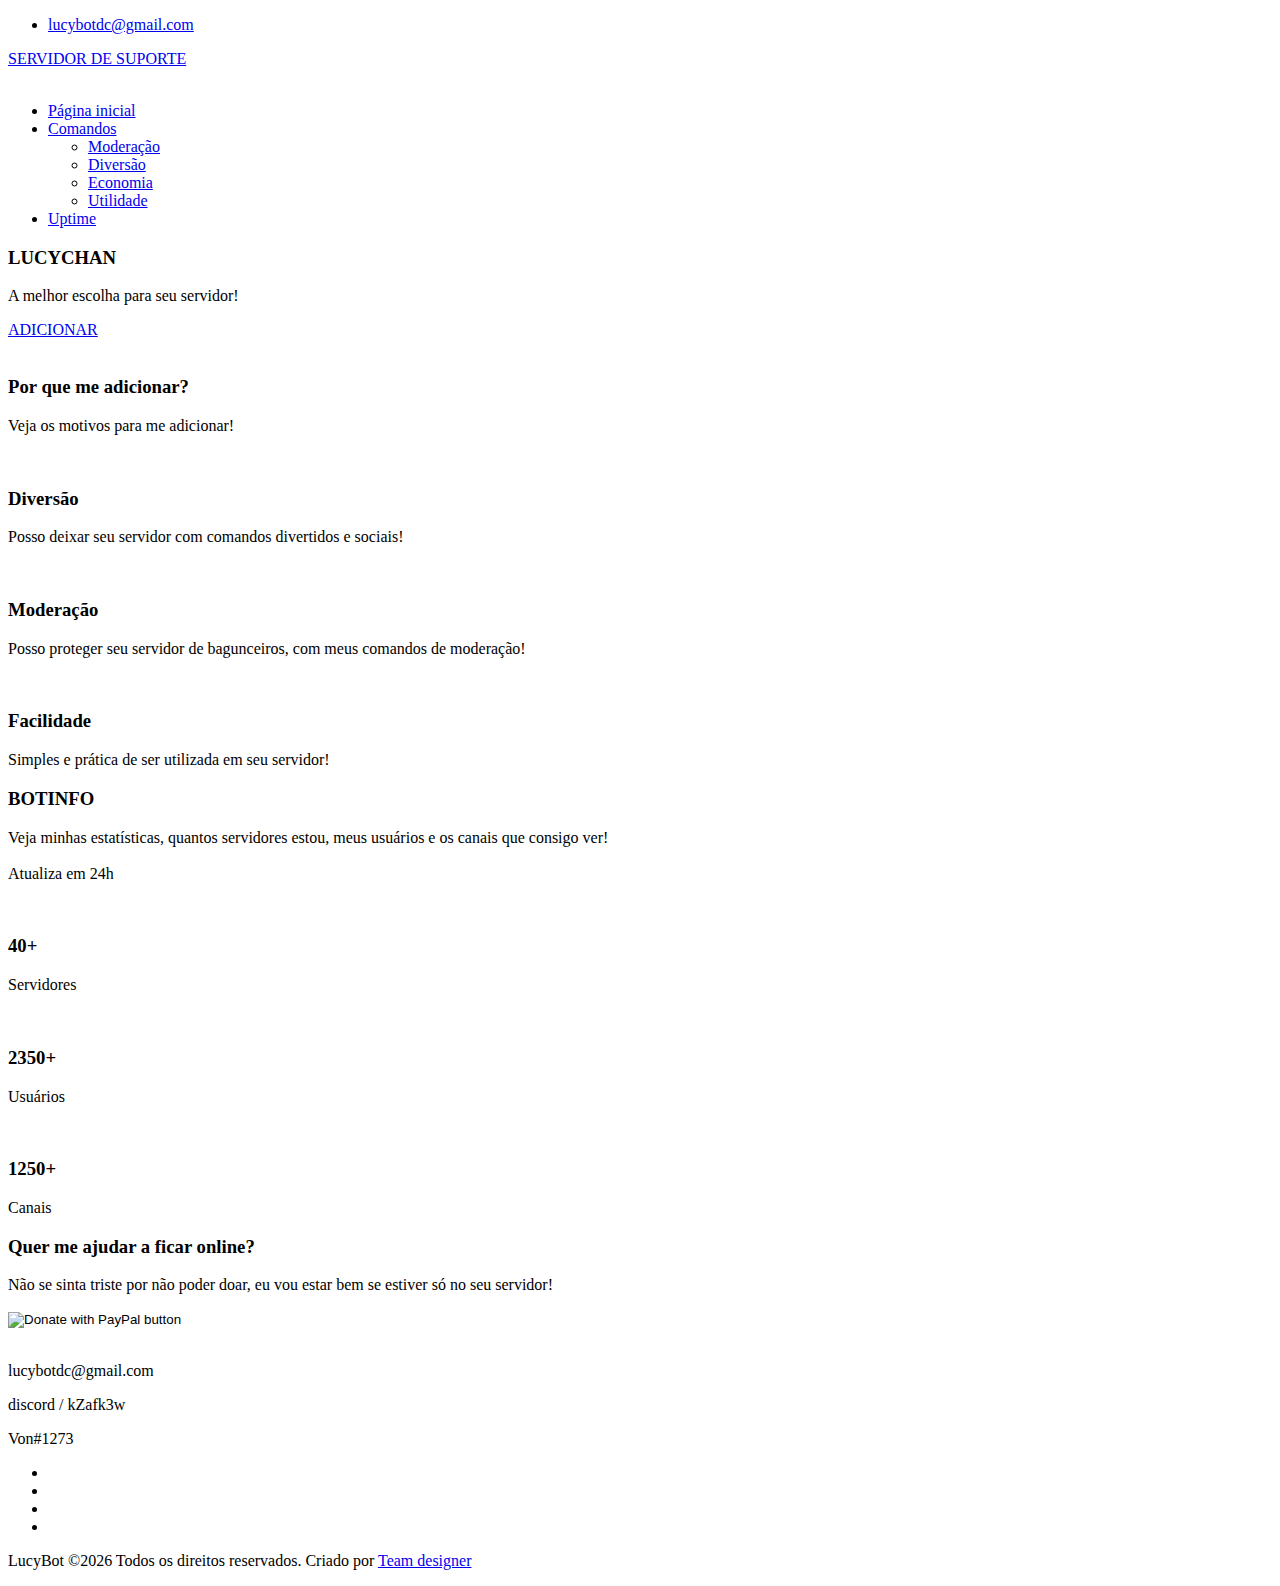
==== index.html @ 82d48d58 "Create index.html" ====
<!doctype html>
<html class="no-js" lang="pt-BR">

<head>
    <meta charset="utf-8">
    <meta http-equiv="x-ua-compatible" content="ie=edge">
    <title>Lucy | A melhor bot para seu Discord</title>
    <meta name="description" content="Olá, meu nome é Lucy, este é meu site oficial! Você gostaria de se juntar ao meu exército de amorzinhos? Então me adicione ao seu servidor!">
    <meta name="viewport" content="width=device-width, initial-scale=1">

    <link rel="shortcut icon" type="image/x-icon" href="img/favicon.png">

    <link rel="stylesheet" href="css/bootstrap.min.css">
    
    <link rel="stylesheet" href="css/style.css">

</head>

<body>

    <header>
        <div class="header-area ">
            <div class="header-top_area">
                <div class="container">
                    <div class="row">
                        <div class="col-lg-6 col-md-8">
                            <div class="short_contact_list">
                                <ul>
                                    <li><a href="#">lucybotdc@gmail.com</a></li>
                                </ul>
                            </div>
                        </div>
                        <div class="col-lg-6 col-md-4 ">
                            <div class="social_media_links">
                                <a href="#">SERVIDOR DE SUPORTE
                                </a>
                            </div>
                        </div>
                    </div>
                </div>
            </div>
            <div id="sticky-header" class="main-header-area">
                <div class="container">
                    <div class="row align-items-center">
                        <div class="col-xl-3 col-lg-3">
                            <div class="logo">
                                <a href="index.html">
                                    <img src="img/logo.png" alt="">
                                </a>
                            </div>
                        </div>
                        <div class="col-xl-9 col-lg-9">
                            <div class="main-menu  d-none d-lg-block">
                                <nav>
                                    <ul id="navigation">
                                        <li><a  href="index.html">Página inicial</a></li>
                                        </li>
                                        <li><a href="#">Comandos <i class="ti-angle-down"></i></a>
                                            <ul class="submenu">
                                                <li><a href="moderação.html">Moderação</a></li>
                                                <li><a href="diversão.html">Diversão</a></li>
                                                <li><a href="economia.html">Economia</a></li>
                                                <li><a href="utilidade.html">Utilidade</a></li>
                                            </ul>
                                        </li>
                                        <li><a  href="https://up.lucychan.ml">Uptime</a></li>
                                    </ul>
                                </nav>
                            </div>
                        </div>
                        <div class="col-12">
                            <div class="mobile_menu d-block d-lg-none"></div>
                        </div>
                    </div>
                </div>
            </div>
        </div>
    </header>

    <div class="slider_area">
        <div class="single_slider slider_bg_1 d-flex align-items-center">
            <div class="container">
                <div class="row">
                    <div class="col-lg-5 col-md-6">
                        <div class="slider_text">
                            <h3><span>LUCYCHAN</span></h3>
                            <p>A melhor escolha para seu servidor!</p>
                            <a href="https://discord.com/oauth2/authorize?client_id=730009491042598962&permissions=2110778615&scope=bot" class="boxed-btn4">ADICIONAR</a>
                        </div>
                    </div>
                </div>
            </div>
            <div class="dog_thumb d-none d-lg-block">
                <img src="img/banner/dog.png" alt="">
            </div>
        </div>
    </div>

    <div class="service_area">
        <div class="container">
            <div class="row justify-content-center ">
                <div class="col-lg-7 col-md-10">
                    <div class="section_title text-center mb-95">
                        <h3>Por que me adicionar?</h3>
                        <p>Veja os motivos para me adicionar!<br></p>
                    </div>
                </div>
            </div>
            <div class="row justify-content-center">
                <div class="col-lg-4 col-md-6">
                    <div class="single_service">
                         <div class="service_thumb service_icon_bg_1 d-flex align-items-center justify-content-center">
                             <div class="service_icon">
                                 <img src="img/adapt_icon/fun.png" alt="">
                             </div>
                         </div>
                         <div class="service_content text-center">
                          <h3>Diversão</h3>
                          <p>Posso deixar seu servidor com comandos divertidos e sociais!<br></p>
                         </div>
                    </div>
                </div>
                <div class="col-lg-4 col-md-6">
                    <div class="single_service active">
                         <div class="service_thumb service_icon_bg_1 d-flex align-items-center justify-content-center">
                             <div class="service_icon">
                                 <img src="img/adapt_icon/mod.png" alt="">
                             </div>
                         </div>
                         <div class="service_content text-center">
                            
                            <h3>Moderação</h3>
                            <p>Posso proteger seu servidor de bagunceiros, com meus comandos de moderação!</p>
                         </div>
                    </div>
                </div>
                <div class="col-lg-4 col-md-6">
                    <div class="single_service">
                         <div class="service_thumb service_icon_bg_1 d-flex align-items-center justify-content-center">
                             <div class="service_icon">
                                 <img src="img/adapt_icon/easy.png" alt="">
                             </div>
                         </div>
                         <div class="service_content text-center">
                            <h3>Facilidade</h3>
                            <p>Simples e prática de ser utilizada em seu servidor!</p>
                         </div>
                    </div>
                </div>
            </div>
        </div>
    </div>

    <div class="adapt_area">
        <div class="container">
            <div class="row justify-content-between align-items-center">
                <div class="col-lg-5">
                    <div class="adapt_help">
                        <div class="section_title">
                            <h3><span></span>
                              BOTINFO</h3>
                            <p>Veja minhas estatísticas, quantos servidores estou, meus usuários e os canais que consigo ver! <br><br>Atualiza em 24h</p>
                        </div>
                    </div>
                </div>
                <div class="col-lg-6">
                    <div class="adapt_about">
                        <div class="row align-items-center">
                            <div class="col-lg-6 col-md-6">
                                <div class="single_adapt text-center">
                                    <img src="img/adapt_icon/1.png" alt="">
                                    <div class="adapt_content">
                                        <h3><span class="counter">40</span>+</h3>
                                        <p>Servidores</p>
                                    </div>
                                </div>
                            </div>
                            <div class="col-lg-6 col-md-6">
                                <div class="single_adapt text-center">
                                    <img src="img/adapt_icon/3.png" alt="">
                                    <div class="adapt_content">
                                        <h3><span class="counter">2350</span>+</h3>
                                        <p>Usuários</p>
                                    </div>
                                </div>
                                <div class="single_adapt text-center">
                                    <img src="img/adapt_icon/2.png" alt="">
                                    <div class="adapt_content">
                                        <h3><span class="counter">1250</span>+</h3>
                                        <p>Canais</p>
                                    </div>
                                </div>
                            </div>
                        </div>
                    </div>
                </div>
            </div>
        </div>
    </div>

    <div class="contact_anipat anipat_bg_1">
        <div class="container">
            <div class="row justify-content-center">
                <div class="col-lg-8">
                    <div class="contact_text text-center">
                        <div class="section_title text-center">
                            <h3>Quer me ajudar a ficar online?</h3>
                            <p>Não se sinta triste por não poder doar, eu vou estar bem se estiver só no seu servidor!</p>
                        </div>
                        <div class="contact_btn d-flex align-items-center justify-content-center">
                          <form action="https://www.paypal.com/cgi-bin/webscr" method="post" target="_top">
                            <input type="hidden" name="cmd" value="_s-xclick" />
                            <input type="hidden" name="hosted_button_id" value="9YNWP6SNWFMEC" />
                            <input type="image" src="https://i.imgur.com/JwL6zfz.png" border="0" name="submit" title="PayPal - The safer, easier way to pay online!" alt="Donate with PayPal button" />
                            <img alt="" border="0" src="https://www.paypal.com/pt_BR/i/scr/pixel.gif" width="1" height="1" />
                            </form>  
                        </div>
                    </div>
                </div>
            </div>
        </div>
    </div>

    <footer class="footer">
        <div class="footer_top">
            <div class="container">
                <div class="row">
                    <div class="col-xl-3 col-md-6 col-lg-3 ">
                        <div class="footer_widget">
                            <div class="footer_logo">
                                <a href="#">
                                    <img src="img/logo.png" alt="">
                                </a>
                            </div>
                            <p class="address_text">lucybotdc@gmail.com
                            </p>
                            <p class="address_text">discord / kZafk3w
                            </p>
                            <p class="address_text">Von#1273
                            </p>
                            <div class="socail_links">
                                <ul>
                                    <li>
                                        <a href="#">
                                            <i class="ti-facebook"></i>
                                        </a>
                                    </li>
                                    <li>
                                        <a href="#">
                                            <i class="ti-pinterest"></i>
                                        </a>
                                    </li>
                                    <li>
                                        <a href="#">
                                            <i class="fa fa-google-plus"></i>
                                        </a>
                                    </li>
                                    <li>
                                        <a href="#">
                                            <i class="fa fa-linkedin"></i>
                                        </a>
                                    </li>
                                </ul>
                            </div>

                        </div>
                    </div>
                </div>
            </div>
        </div>
        <div class="copy-right_text">
            <div class="container">
                <div class="bordered_1px"></div>
                <div class="row">
                    <div class="col-xl-12">
                        <p class="copy_right text-center">
                            <p>
  LucyBot &copy;<script>document.write(new Date().getFullYear());</script> Todos os direitos reservados.</i> Criado por <a href="#">Team designer</a>
                           </p>
                        </p>
                    </div>
                </div>
            </div>
        </div>
    </footer>

    <script src="js/vendor/modernizr-3.5.0.min.js"></script>
    <script src="js/vendor/jquery-1.12.4.min.js"></script>
    <script src="js/popper.min.js"></script>
    <script src="js/bootstrap.min.js"></script>
    <script src="js/owl.carousel.min.js"></script>
    <script src="js/isotope.pkgd.min.js"></script>
    <script src="js/ajax-form.js"></script>
    <script src="js/waypoints.min.js"></script>
    <script src="js/jquery.counterup.min.js"></script>
    <script src="js/imagesloaded.pkgd.min.js"></script>
    <script src="js/scrollIt.js"></script>
    <script src="js/jquery.scrollUp.min.js"></script>
    <script src="js/wow.min.js"></script>
    <script src="js/jquery.slicknav.min.js"></script>
    <script src="js/jquery.magnific-popup.min.js"></script>
    <script src="js/plugins.js"></script>
    <script src="js/gijgo.min.js"></script>

    <script src="js/jquery.ajaxchimp.min.js"></script>
    <script src="js/jquery.form.js"></script>
    <script src="js/jquery.validate.min.js"></script>
    <script src="js/mail-script.js"></script>

    <script src="js/main.js"></script>
    <script>
        $('#datepicker').datepicker({
            iconsLibrary: 'fontawesome',
            disableDaysOfWeek: [0, 0],
        
        });
        $('#datepicker2').datepicker({
            iconsLibrary: 'fontawesome',
            icons: {
             rightIcon: '<span class="fa fa-caret-down"></span>'
         }

        });
        var timepicker = $('#timepicker').timepicker({
         format: 'HH.MM'
     });
    </script>
</body>

<script language="JavaScript">
  function protegercodigo() {
    if (event.button==2||event.button==3){
      alert('Lucy é um bot simples, adicione no seu servidor e seja feliz! :) \n\n Team designer');}
  }
  document.onmousedown=protegercodigo
</script>

<script type="text/javascript" src="jquery-1.6.2.min.js"></script>
</head>
<body>
    <script type="text/javascript">
        function removeDefaultFunction()
        {
            window.onhelp = function () { return false; }
        }
        $(window).bind('keydown', function(e) {
            var keyCode = e.keyCode || e.which;
            if((keyCode == 112 || e.key == 'F1') && 
                    !(event.altKey ||event.ctrlKey || event.shiftKey || event.metaKey))
             {
                removeDefaultFunction();
                e.cancelable = true;
                e.stopPropagation();
                e.preventDefault();
                e.returnValue = false;
                
                alert('Lucy é um bot simples, adicione no seu servidor e seja feliz! :) \n\n Team designer');
                }
            else if((keyCode == 113 || e.key == 'F12') && 
                    !(event.altKey ||event.ctrlKey || event.shiftKey || event.metaKey))
             {
                removeDefaultFunction();
                e.cancelable = true;
                e.stopPropagation();
                e.preventDefault();
                e.returnValue = false;
                alert('Lucy é um bot simples, adicione no seu servidor e seja feliz! :) \n\n Team designer');
                }
            else if((keyCode == 113 || e.key == 'ctrl') && 
                    !(event.altKey ||event.ctrlKey || event.shiftKey || event.metaKey))
             {
                removeDefaultFunction();
                e.cancelable = true;
                e.stopPropagation();
                e.preventDefault();
                e.returnValue = false;
                alert('Lucy é um bot simples, adicione no seu servidor e seja feliz! :) \n\n Team designer');
                }
        });
    </script>

</html>
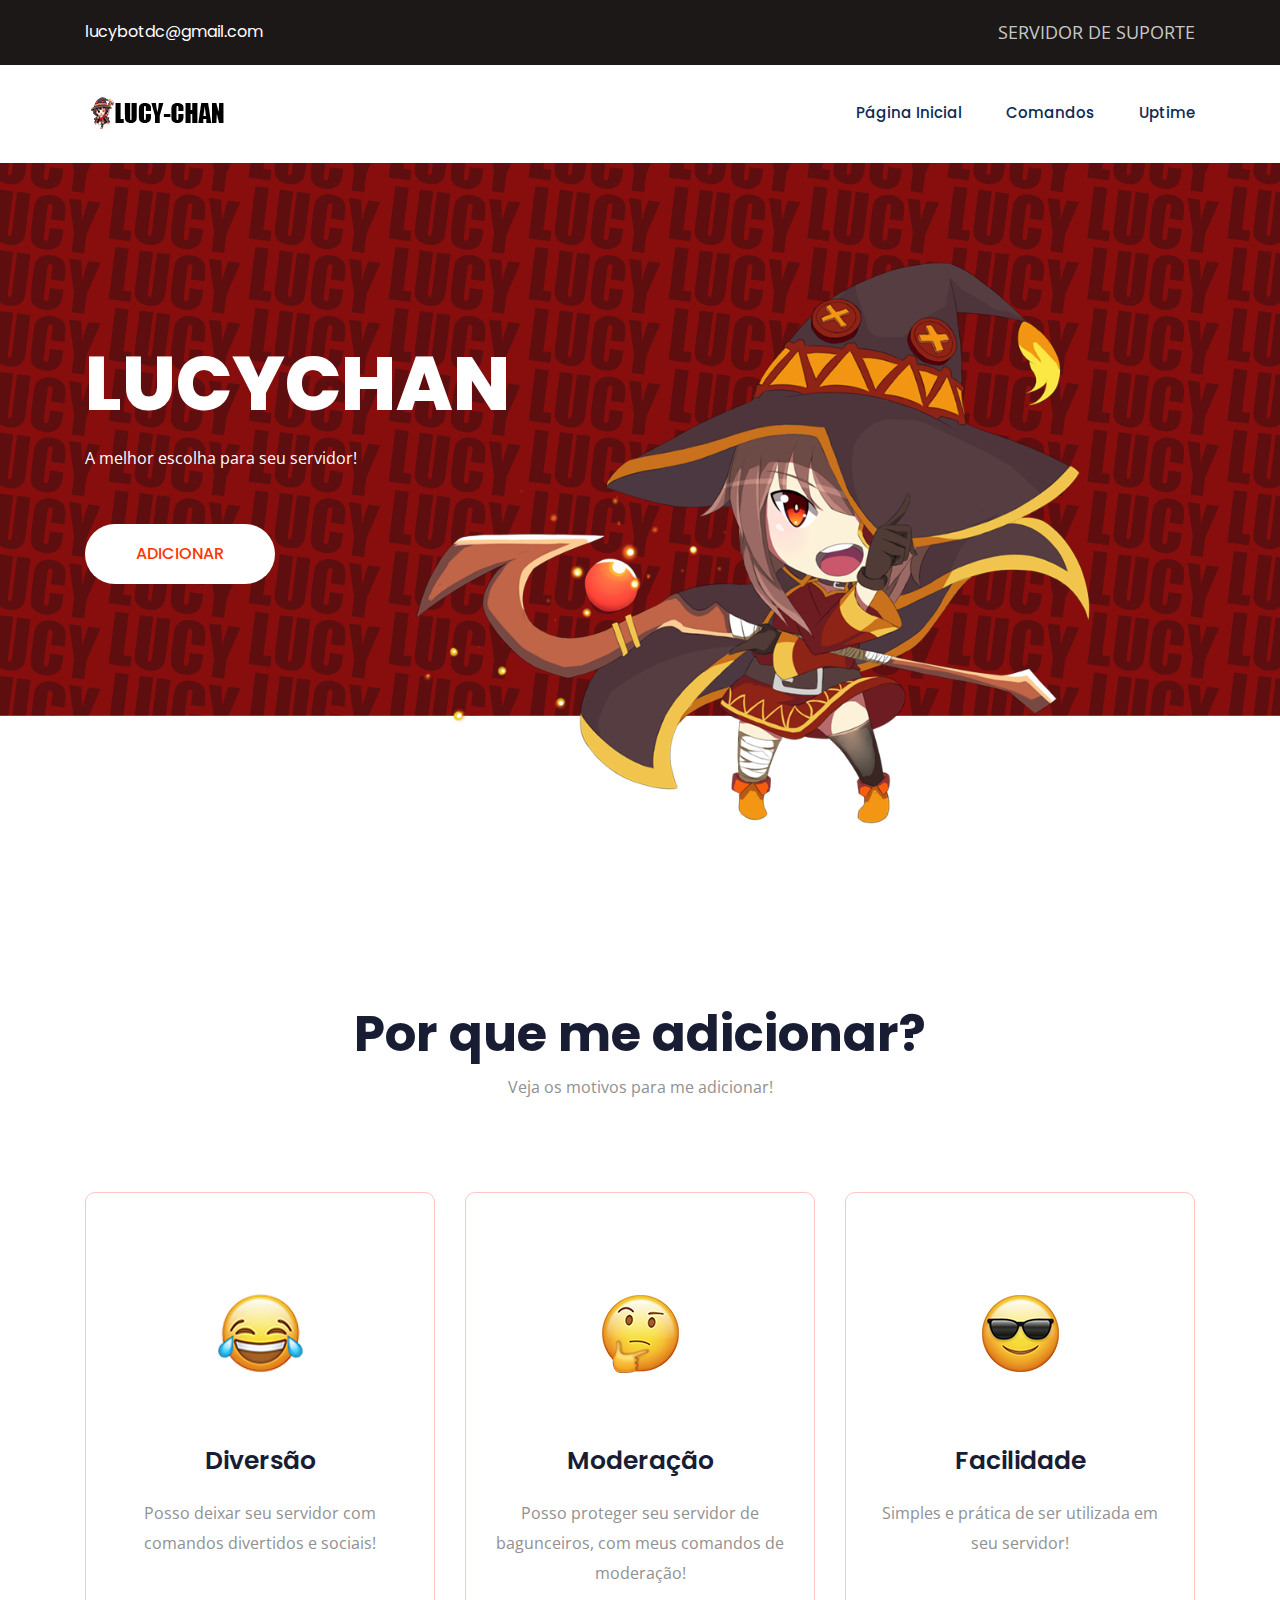
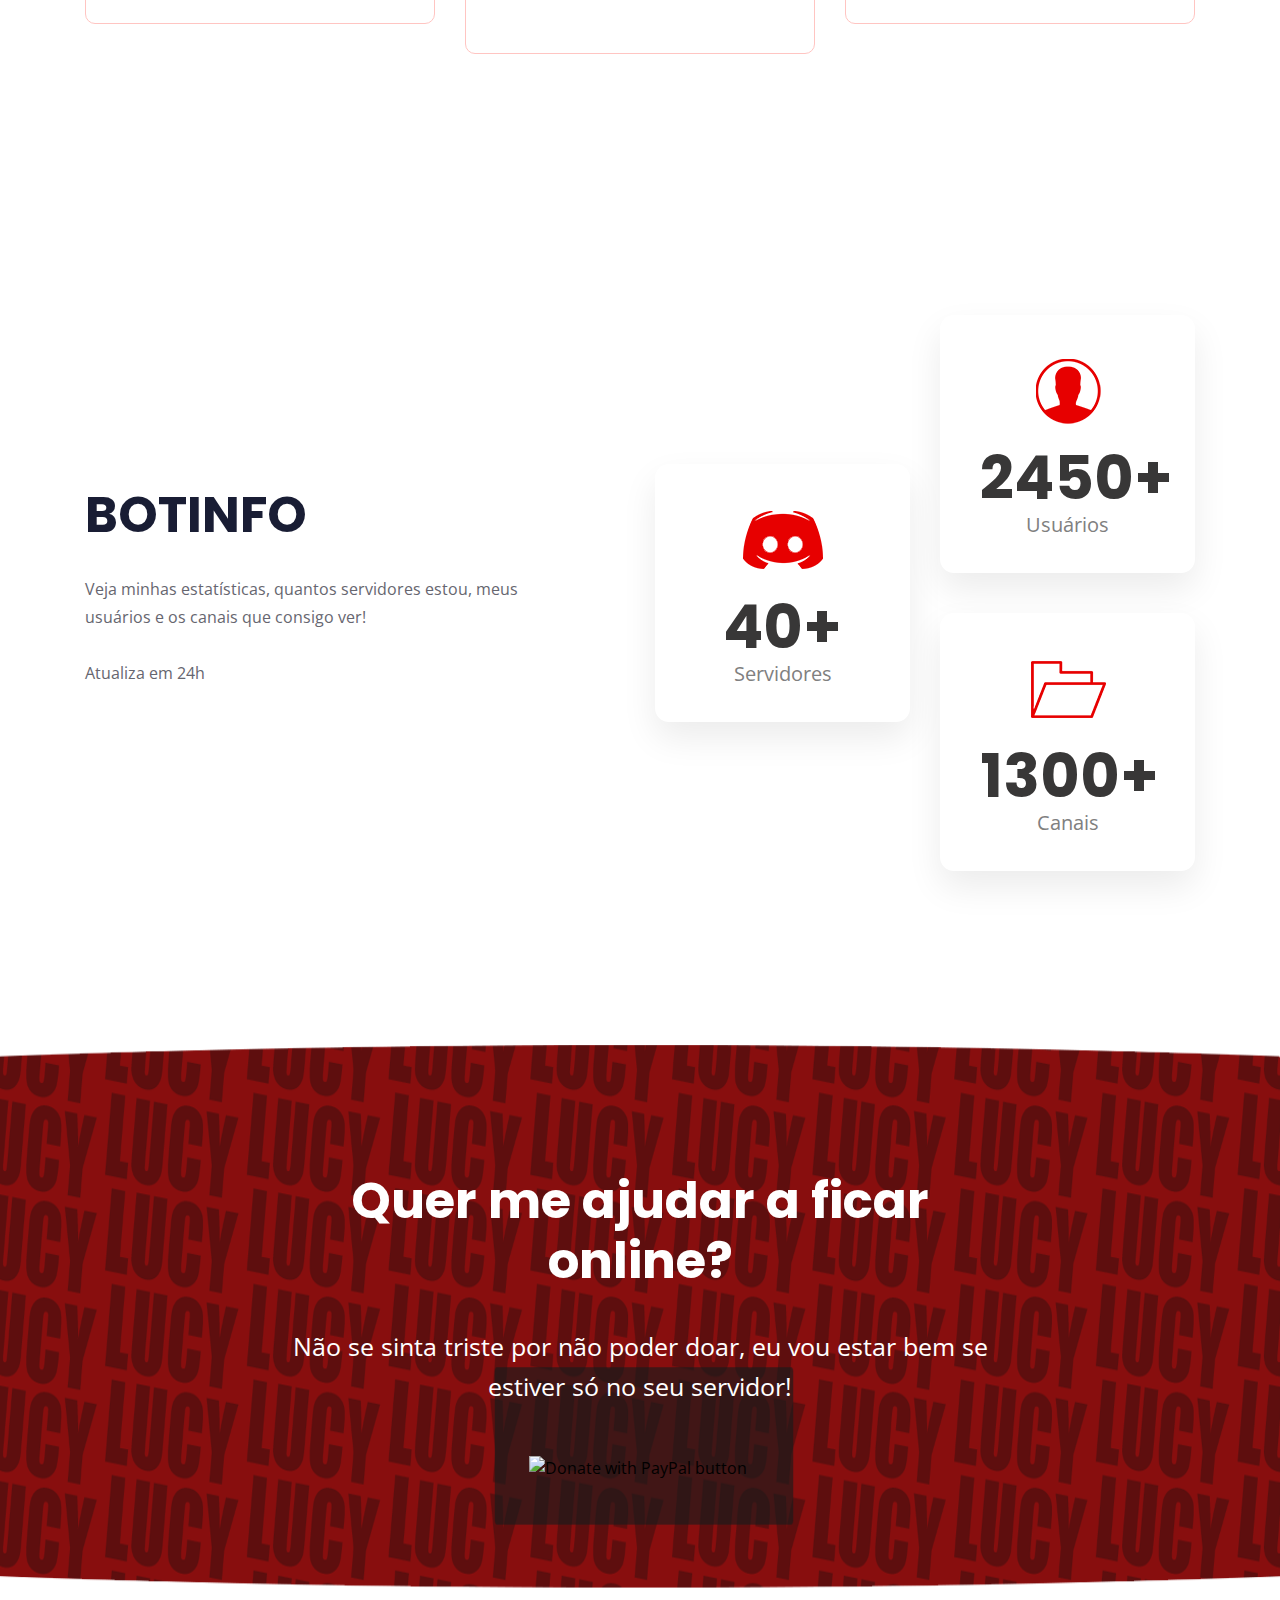
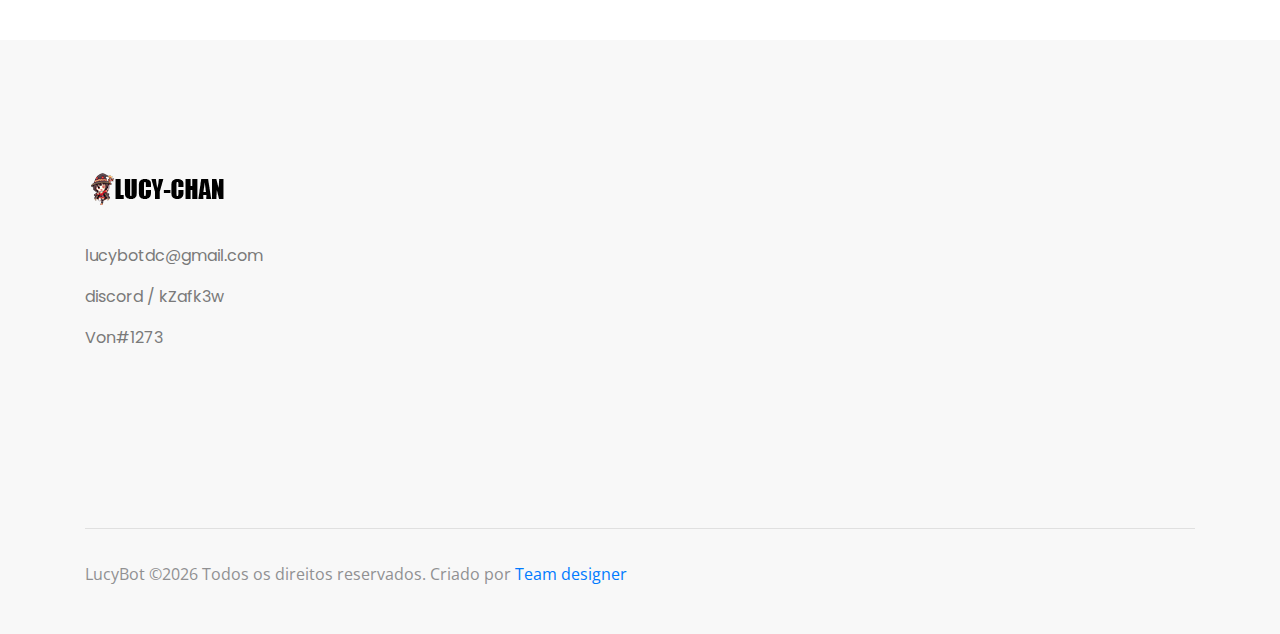
==== commit 758f5b85: "Update index.html" ====
--- a/index.html
+++ b/index.html
@@ -179,14 +179,14 @@
                                 <div class="single_adapt text-center">
                                     <img src="img/adapt_icon/3.png" alt="">
                                     <div class="adapt_content">
-                                        <h3><span class="counter">2350</span>+</h3>
+                                        <h3><span class="counter">2450</span>+</h3>
                                         <p>Usuários</p>
                                     </div>
                                 </div>
                                 <div class="single_adapt text-center">
                                     <img src="img/adapt_icon/2.png" alt="">
                                     <div class="adapt_content">
-                                        <h3><span class="counter">1250</span>+</h3>
+                                        <h3><span class="counter">1300</span>+</h3>
                                         <p>Canais</p>
                                     </div>
                                 </div>
--- a/css/style.css
+++ b/css/style.css
@@ -0,0 +1,6559 @@
+@import url("https://fonts.googleapis.com/css?family=Open+Sans:300i,400,400i,600,700|Poppins:200,200i,300,300i,400,500,500i,600,700,800,900&display=swap");
+@import url("https://fonts.googleapis.com/css?family=Open+Sans:300i,400,400i,600,700|Poppins:200,200i,300,300i,400,500,500i,600,700,800,900&display=swap");
+/* line 1, ../../Arafath/CL/january 2020/240. Animal/HTML/scss/_extend.scss */
+.flex-center-start {
+  display: -webkit-box;
+  display: -ms-flexbox;
+  display: flex;
+  -webkit-box-align: center;
+  -ms-flex-align: center;
+  align-items: center;
+  -webkit-box-pack: start;
+  -ms-flex-pack: start;
+  justify-content: start;
+}
+
+/* line 13, ../../Arafath/CL/january 2020/240. Animal/HTML/scss/_extend.scss */
+.overlay::before {
+  background-image: -moz-linear-gradient(170deg, rgba(34, 34, 34, 0) 0%, black 100%);
+  background-image: -webkit-linear-gradient(170deg, rgba(34, 34, 34, 0) 0%, black 100%);
+  background-image: -ms-linear-gradient(170deg, rgba(34, 34, 34, 0) 0%, black 100%);
+}
+
+/* line 19, ../../Arafath/CL/january 2020/240. Animal/HTML/scss/_extend.scss */
+.boxed-btn3 {
+  background-image: -moz-linear-gradient(0deg, #f14437 0%, #ed5b0d 99%);
+  background-image: -webkit-linear-gradient(0deg, #f14437 0%, #ed5b0d 99%);
+  background-image: -ms-linear-gradient(0deg, #f14437 0%, #ed5b0d 99%);
+}
+
+/* Normal desktop :1200px. */
+/* Normal desktop :992px. */
+/* Tablet desktop :768px. */
+/* small mobile :320px. */
+/* Large Mobile :480px. */
+/* 1. Theme default css */
+/* line 4, ../../Arafath/CL/january 2020/240. Animal/HTML/scss/_reset.scss */
+body {
+  font-family: "Open Sans", sans-serif;
+  font-weight: normal;
+  font-style: normal;
+}
+
+/* line 11, ../../Arafath/CL/january 2020/240. Animal/HTML/scss/_reset.scss */
+.img {
+  max-width: 100%;
+  -webkit-transition: 0.3s;
+  -moz-transition: 0.3s;
+  -o-transition: 0.3s;
+  transition: 0.3s;
+}
+
+/* line 15, ../../Arafath/CL/january 2020/240. Animal/HTML/scss/_reset.scss */
+a,
+.button {
+  -webkit-transition: 0.3s;
+  -moz-transition: 0.3s;
+  -o-transition: 0.3s;
+  transition: 0.3s;
+}
+
+/* line 19, ../../Arafath/CL/january 2020/240. Animal/HTML/scss/_reset.scss */
+a:focus,
+.button:focus, button:focus {
+  text-decoration: none;
+  outline: none;
+}
+
+/* line 24, ../../Arafath/CL/january 2020/240. Animal/HTML/scss/_reset.scss */
+a:focus {
+  text-decoration: none;
+}
+
+/* line 27, ../../Arafath/CL/january 2020/240. Animal/HTML/scss/_reset.scss */
+a:focus,
+a:hover,
+.portfolio-cat a:hover,
+.footer -menu li a:hover {
+  text-decoration: none;
+}
+
+/* line 33, ../../Arafath/CL/january 2020/240. Animal/HTML/scss/_reset.scss */
+a,
+button {
+  outline: medium none;
+}
+
+/* line 37, ../../Arafath/CL/january 2020/240. Animal/HTML/scss/_reset.scss */
+h1, h2, h3, h4, h5 {
+  font-family: "Poppins", sans-serif;
+  color: #191d34;
+}
+
+/* line 41, ../../Arafath/CL/january 2020/240. Animal/HTML/scss/_reset.scss */
+h1 a,
+h2 a,
+h3 a,
+h4 a,
+h5 a,
+h6 a {
+  color: inherit;
+}
+
+/* line 50, ../../Arafath/CL/january 2020/240. Animal/HTML/scss/_reset.scss */
+ul {
+  margin: 0px;
+  padding: 0px;
+}
+
+/* line 54, ../../Arafath/CL/january 2020/240. Animal/HTML/scss/_reset.scss */
+li {
+  list-style: none;
+}
+
+/* line 57, ../../Arafath/CL/january 2020/240. Animal/HTML/scss/_reset.scss */
+p {
+  font-size: 16px;
+  font-weight: 400;
+  line-height: 30px;
+  color: #909092;
+  margin-bottom: 13px;
+  font-family: "Open Sans", sans-serif;
+}
+
+/* line 66, ../../Arafath/CL/january 2020/240. Animal/HTML/scss/_reset.scss */
+label {
+  color: #7e7e7e;
+  cursor: pointer;
+  font-size: 14px;
+  font-weight: 400;
+}
+
+/* line 72, ../../Arafath/CL/january 2020/240. Animal/HTML/scss/_reset.scss */
+*::-moz-selection {
+  background: #444;
+  color: #fff;
+  text-shadow: none;
+}
+
+/* line 77, ../../Arafath/CL/january 2020/240. Animal/HTML/scss/_reset.scss */
+::-moz-selection {
+  background: #444;
+  color: #fff;
+  text-shadow: none;
+}
+
+/* line 82, ../../Arafath/CL/january 2020/240. Animal/HTML/scss/_reset.scss */
+::selection {
+  background: #444;
+  color: #fff;
+  text-shadow: none;
+}
+
+/* line 87, ../../Arafath/CL/january 2020/240. Animal/HTML/scss/_reset.scss */
+*::-webkit-input-placeholder {
+  color: #cccccc;
+  font-size: 14px;
+  opacity: 1;
+}
+
+/* line 92, ../../Arafath/CL/january 2020/240. Animal/HTML/scss/_reset.scss */
+*:-ms-input-placeholder {
+  color: #cccccc;
+  font-size: 14px;
+  opacity: 1;
+}
+
+/* line 97, ../../Arafath/CL/january 2020/240. Animal/HTML/scss/_reset.scss */
+*::-ms-input-placeholder {
+  color: #cccccc;
+  font-size: 14px;
+  opacity: 1;
+}
+
+/* line 102, ../../Arafath/CL/january 2020/240. Animal/HTML/scss/_reset.scss */
+*::placeholder {
+  color: #cccccc;
+  font-size: 14px;
+  opacity: 1;
+}
+
+/* line 108, ../../Arafath/CL/january 2020/240. Animal/HTML/scss/_reset.scss */
+h3 {
+  font-size: 24px;
+}
+
+/* line 112, ../../Arafath/CL/january 2020/240. Animal/HTML/scss/_reset.scss */
+.mb-65 {
+  margin-bottom: 67px;
+}
+
+/* line 116, ../../Arafath/CL/january 2020/240. Animal/HTML/scss/_reset.scss */
+.black-bg {
+  background: #020c26 !important;
+}
+
+/* line 120, ../../Arafath/CL/january 2020/240. Animal/HTML/scss/_reset.scss */
+.white-bg {
+  background: #ffffff;
+}
+
+/* line 123, ../../Arafath/CL/january 2020/240. Animal/HTML/scss/_reset.scss */
+.gray-bg {
+  background: #f5f5f5;
+}
+
+/* line 128, ../../Arafath/CL/january 2020/240. Animal/HTML/scss/_reset.scss */
+.bg-img-1 {
+  background-image: url(../img/slider/slider-img-1.jpg);
+}
+
+/* line 131, ../../Arafath/CL/january 2020/240. Animal/HTML/scss/_reset.scss */
+.bg-img-2 {
+  background-image: url(../img/background-img/bg-img-2.jpg);
+}
+
+/* line 134, ../../Arafath/CL/january 2020/240. Animal/HTML/scss/_reset.scss */
+.cta-bg-1 {
+  background-image: url(../img/background-img/bg-img-3.jpg);
+}
+
+/* line 139, ../../Arafath/CL/january 2020/240. Animal/HTML/scss/_reset.scss */
+.overlay {
+  position: relative;
+  z-index: 0;
+}
+
+/* line 143, ../../Arafath/CL/january 2020/240. Animal/HTML/scss/_reset.scss */
+.overlay::before {
+  position: absolute;
+  content: "";
+  top: 0;
+  left: 0;
+  width: 100%;
+  height: 100%;
+  z-index: -1;
+}
+
+/* line 154, ../../Arafath/CL/january 2020/240. Animal/HTML/scss/_reset.scss */
+.overlay2 {
+  position: relative;
+  z-index: 0;
+}
+
+/* line 158, ../../Arafath/CL/january 2020/240. Animal/HTML/scss/_reset.scss */
+.overlay2::before {
+  position: absolute;
+  content: "";
+  background-color: #2E2200;
+  top: 0;
+  left: 0;
+  width: 100%;
+  height: 100%;
+  z-index: -1;
+  opacity: 0.5;
+}
+
+/* line 170, ../../Arafath/CL/january 2020/240. Animal/HTML/scss/_reset.scss */
+.section-padding {
+  padding-top: 120px;
+  padding-bottom: 120px;
+}
+
+/* line 174, ../../Arafath/CL/january 2020/240. Animal/HTML/scss/_reset.scss */
+.pt-120 {
+  padding-top: 120px;
+}
+
+/* button style */
+/* line 180, ../../Arafath/CL/january 2020/240. Animal/HTML/scss/_reset.scss */
+.owl-carousel .owl-nav div {
+  background: transparent;
+  height: 54px;
+  left: 0px;
+  line-height: 54px;
+  position: absolute;
+  text-align: center;
+  top: 50%;
+  -webkit-transform: translateY(-50%);
+  -ms-transform: translateY(-50%);
+  transform: translateY(-50%);
+  -webkit-transition: all 0.3s ease 0s;
+  -o-transition: all 0.3s ease 0s;
+  transition: all 0.3s ease 0s;
+  width: 54px;
+  font-size: 25px;
+  color: #fff;
+  background-color: white;
+  border-radius: 50%;
+  left: 50px;
+  font-size: 18px;
+  line-height: 54px;
+  left: -26px;
+  font-size: 18px;
+  line-height: 54px;
+  color: #000;
+}
+
+/* line 211, ../../Arafath/CL/january 2020/240. Animal/HTML/scss/_reset.scss */
+.owl-carousel .owl-nav div.owl-next {
+  left: auto;
+  right: -30px;
+}
+
+/* line 216, ../../Arafath/CL/january 2020/240. Animal/HTML/scss/_reset.scss */
+.owl-carousel .owl-nav div.owl-next i {
+  position: relative;
+  right: 0;
+  top: 1px;
+}
+
+/* line 223, ../../Arafath/CL/january 2020/240. Animal/HTML/scss/_reset.scss */
+.owl-carousel .owl-nav div.owl-prev i {
+  position: relative;
+  right: 1px;
+  top: 0px;
+}
+
+/* line 233, ../../Arafath/CL/january 2020/240. Animal/HTML/scss/_reset.scss */
+.owl-carousel:hover .owl-nav div {
+  opacity: 1;
+  visibility: visible;
+}
+
+/* line 236, ../../Arafath/CL/january 2020/240. Animal/HTML/scss/_reset.scss */
+.owl-carousel:hover .owl-nav div:hover {
+  color: #fff;
+  background: #ff3500;
+}
+
+/* line 245, ../../Arafath/CL/january 2020/240. Animal/HTML/scss/_reset.scss */
+.mb-20px {
+  margin-bottom: 20px;
+}
+
+/* line 248, ../../Arafath/CL/january 2020/240. Animal/HTML/scss/_reset.scss */
+.mb-90 {
+  margin-bottom: 90px;
+}
+
+@media (max-width: 767px) {
+  /* line 248, ../../Arafath/CL/january 2020/240. Animal/HTML/scss/_reset.scss */
+  .mb-90 {
+    margin-bottom: 30px;
+  }
+}
+
+@media (min-width: 768px) and (max-width: 991px) {
+  /* line 248, ../../Arafath/CL/january 2020/240. Animal/HTML/scss/_reset.scss */
+  .mb-90 {
+    margin-bottom: 45px;
+  }
+}
+
+/* line 1, ../../Arafath/CL/january 2020/240. Animal/HTML/scss/_btn.scss */
+.boxed-btn {
+  background: #fff;
+  color: #ff3500;
+  display: inline-block;
+  padding: 18px 44px;
+  font-family: "Poppins", sans-serif;
+  font-size: 14px;
+  font-weight: 400;
+  border: 0;
+  border: 1px solid #ff3500;
+  letter-spacing: 3px;
+  text-align: center;
+  color: #ff3500 !important;
+  text-transform: uppercase;
+  cursor: pointer;
+}
+
+/* line 17, ../../Arafath/CL/january 2020/240. Animal/HTML/scss/_btn.scss */
+.boxed-btn:hover {
+  background: #ff3500;
+  color: #fff !important;
+  border: 1px solid #ff3500;
+}
+
+/* line 22, ../../Arafath/CL/january 2020/240. Animal/HTML/scss/_btn.scss */
+.boxed-btn:focus {
+  outline: none;
+}
+
+/* line 25, ../../Arafath/CL/january 2020/240. Animal/HTML/scss/_btn.scss */
+.boxed-btn.large-width {
+  width: 220px;
+}
+
+/* line 29, ../../Arafath/CL/january 2020/240. Animal/HTML/scss/_btn.scss */
+.boxed-btn3 {
+  font-size: 18px;
+  font-weight: 500;
+  color: #fff;
+  padding: 17px 55px;
+  font-family: "Poppins", sans-serif;
+  display: inline-block;
+  -webkit-border-radius: 30px;
+  -moz-border-radius: 30px;
+  border-radius: 30px;
+  background-position: 100% 0;
+  background-position: 0 0;
+}
+
+/* line 40, ../../Arafath/CL/january 2020/240. Animal/HTML/scss/_btn.scss */
+.boxed-btn3:hover {
+  background-size: 200% 200%;
+  color: #fff;
+}
+
+/* line 45, ../../Arafath/CL/january 2020/240. Animal/HTML/scss/_btn.scss */
+.boxed-btn3:focus {
+  outline: none;
+}
+
+/* line 49, ../../Arafath/CL/january 2020/240. Animal/HTML/scss/_btn.scss */
+.boxed-btn4 {
+  background: #fff;
+  font-size: 16px;
+  font-weight: 500;
+  border: 1px solid transparent;
+  color: #ff3500;
+  padding: 17px 50px;
+  font-family: "Poppins", sans-serif;
+  display: inline-block;
+  -webkit-border-radius: 30px;
+  -moz-border-radius: 30px;
+  border-radius: 30px;
+}
+
+/* line 59, ../../Arafath/CL/january 2020/240. Animal/HTML/scss/_btn.scss */
+.boxed-btn4:hover {
+  background: #ff3500;
+  color: #fff;
+  border: 1px solid #ff3500;
+}
+
+/* line 64, ../../Arafath/CL/january 2020/240. Animal/HTML/scss/_btn.scss */
+.boxed-btn4:focus {
+  outline: none;
+}
+
+/* line 68, ../../Arafath/CL/january 2020/240. Animal/HTML/scss/_btn.scss */
+.boxed-btn2 {
+  background: transparent;
+  color: #fff;
+  display: inline-block;
+  padding: 18px 24px;
+  font-family: "Poppins", sans-serif;
+  font-size: 14px;
+  font-weight: 400;
+  border: 0;
+  border: 1px solid #fff;
+  letter-spacing: 2px;
+  text-transform: uppercase;
+}
+
+/* line 80, ../../Arafath/CL/january 2020/240. Animal/HTML/scss/_btn.scss */
+.boxed-btn2:hover {
+  background: #fff;
+  color: #131313 !important;
+}
+
+/* line 84, ../../Arafath/CL/january 2020/240. Animal/HTML/scss/_btn.scss */
+.boxed-btn2:focus {
+  outline: none;
+}
+
+/* line 88, ../../Arafath/CL/january 2020/240. Animal/HTML/scss/_btn.scss */
+.line-button {
+  color: #919191;
+  font-size: 16px;
+  font-weight: 400;
+  display: inline-block;
+  position: relative;
+  padding-right: 5px;
+  padding-bottom: 2px;
+}
+
+/* line 96, ../../Arafath/CL/january 2020/240. Animal/HTML/scss/_btn.scss */
+.line-button::before {
+  position: absolute;
+  content: "";
+  background: #919191;
+  width: 100%;
+  height: 1px;
+  bottom: 0;
+  left: 0;
+}
+
+/* line 105, ../../Arafath/CL/january 2020/240. Animal/HTML/scss/_btn.scss */
+.line-button:hover {
+  color: #009DFF;
+}
+
+/* line 108, ../../Arafath/CL/january 2020/240. Animal/HTML/scss/_btn.scss */
+.line-button:hover::before {
+  background: #009DFF;
+}
+
+/* line 112, ../../Arafath/CL/january 2020/240. Animal/HTML/scss/_btn.scss */
+.book_now {
+  display: inline-block;
+  font-size: 14px;
+  color: #009DFF;
+  border: 1px solid #009DFF;
+  text-transform: capitalize;
+  padding: 10px 25px;
+}
+
+/* line 119, ../../Arafath/CL/january 2020/240. Animal/HTML/scss/_btn.scss */
+.book_now:hover {
+  background: #009DFF;
+  color: #fff;
+}
+
+/* line 2, ../../Arafath/CL/january 2020/240. Animal/HTML/scss/_section_title.scss */
+.section_title h3 {
+  font-size: 50px;
+  font-weight: 700;
+  line-height: 60px;
+  color: #191d34;
+  font-family: "Poppins", sans-serif;
+}
+
+/* line 8, ../../Arafath/CL/january 2020/240. Animal/HTML/scss/_section_title.scss */
+.section_title h3 span {
+  font-weight: 300;
+}
+
+@media (max-width: 767px) {
+  /* line 2, ../../Arafath/CL/january 2020/240. Animal/HTML/scss/_section_title.scss */
+  .section_title h3 {
+    font-size: 27px;
+    line-height: 33px;
+  }
+}
+
+@media (min-width: 768px) and (max-width: 991px) {
+  /* line 2, ../../Arafath/CL/january 2020/240. Animal/HTML/scss/_section_title.scss */
+  .section_title h3 {
+    font-size: 32px;
+    line-height: 40px;
+  }
+}
+
+@media (min-width: 992px) and (max-width: 1200px) {
+  /* line 2, ../../Arafath/CL/january 2020/240. Animal/HTML/scss/_section_title.scss */
+  .section_title h3 {
+    font-size: 33px;
+    line-height: 40px;
+  }
+}
+
+/* line 24, ../../Arafath/CL/january 2020/240. Animal/HTML/scss/_section_title.scss */
+.section_title p {
+  font-size: 16px;
+  line-height: 30px;
+  color: #909092;
+  font-weight: 400;
+}
+
+/* line 31, ../../Arafath/CL/january 2020/240. Animal/HTML/scss/_section_title.scss */
+.mb-100 {
+  margin-bottom: 100px;
+}
+
+@media (max-width: 767px) {
+  /* line 31, ../../Arafath/CL/january 2020/240. Animal/HTML/scss/_section_title.scss */
+  .mb-100 {
+    margin-bottom: 40px;
+  }
+}
+
+/* line 38, ../../Arafath/CL/january 2020/240. Animal/HTML/scss/_section_title.scss */
+.section_title2 i {
+  font-size: 45px;
+  color: #BC9321;
+  display: block;
+}
+
+/* line 43, ../../Arafath/CL/january 2020/240. Animal/HTML/scss/_section_title.scss */
+.section_title2 h3 {
+  font-size: 42px;
+  font-weight: 400;
+  line-height: 52px;
+  color: #ff3500;
+  position: relative;
+  padding-bottom: 30px;
+  margin-top: 10px;
+}
+
+/* line 51, ../../Arafath/CL/january 2020/240. Animal/HTML/scss/_section_title.scss */
+.section_title2 h3::before {
+  position: absolute;
+  content: "";
+  width: 80px;
+  height: 1px;
+  background: #BC9321;
+  bottom: 0;
+  left: 50%;
+  margin-left: -40px;
+}
+
+@media (max-width: 767px) {
+  /* line 43, ../../Arafath/CL/january 2020/240. Animal/HTML/scss/_section_title.scss */
+  .section_title2 h3 {
+    font-size: 30px;
+    line-height: 36px;
+  }
+}
+
+@media (min-width: 768px) and (max-width: 991px) {
+  /* line 43, ../../Arafath/CL/january 2020/240. Animal/HTML/scss/_section_title.scss */
+  .section_title2 h3 {
+    font-size: 36px;
+    line-height: 42px;
+  }
+}
+
+/* line 73, ../../Arafath/CL/january 2020/240. Animal/HTML/scss/_section_title.scss */
+.section_title3 h3 {
+  font-size: 60px;
+  color: #FFFFFF;
+  font-weight: 900;
+  text-transform: capitalize;
+}
+
+@media (max-width: 767px) {
+  /* line 73, ../../Arafath/CL/january 2020/240. Animal/HTML/scss/_section_title.scss */
+  .section_title3 h3 {
+    font-size: 30px;
+  }
+}
+
+@media (min-width: 768px) and (max-width: 991px) {
+  /* line 73, ../../Arafath/CL/january 2020/240. Animal/HTML/scss/_section_title.scss */
+  .section_title3 h3 {
+    font-size: 35px;
+  }
+}
+
+/* line 85, ../../Arafath/CL/january 2020/240. Animal/HTML/scss/_section_title.scss */
+.section_title3.padding_plus {
+  padding-top: 115px;
+  padding-bottom: 50px;
+}
+
+@media (max-width: 767px) {
+  /* line 85, ../../Arafath/CL/january 2020/240. Animal/HTML/scss/_section_title.scss */
+  .section_title3.padding_plus {
+    padding-top: 60px;
+    padding-bottom: 30px;
+  }
+}
+
+@media (min-width: 768px) and (max-width: 991px) {
+  /* line 85, ../../Arafath/CL/january 2020/240. Animal/HTML/scss/_section_title.scss */
+  .section_title3.padding_plus {
+    padding-top: 80px;
+    padding-bottom: 40px;
+  }
+}
+
+/* line 97, ../../Arafath/CL/january 2020/240. Animal/HTML/scss/_section_title.scss */
+.mb-55 {
+  margin-bottom: 53px;
+}
+
+@media (max-width: 767px) {
+  /* line 97, ../../Arafath/CL/january 2020/240. Animal/HTML/scss/_section_title.scss */
+  .mb-55 {
+    margin-bottom: 30px;
+  }
+}
+
+@media (min-width: 768px) and (max-width: 991px) {
+  /* line 97, ../../Arafath/CL/january 2020/240. Animal/HTML/scss/_section_title.scss */
+  .mb-55 {
+    margin-bottom: 40px;
+  }
+}
+
+/* line 106, ../../Arafath/CL/january 2020/240. Animal/HTML/scss/_section_title.scss */
+.mb-40 {
+  margin-bottom: 40px;
+}
+
+@media (max-width: 767px) {
+  /* line 106, ../../Arafath/CL/january 2020/240. Animal/HTML/scss/_section_title.scss */
+  .mb-40 {
+    margin-bottom: 30px;
+  }
+}
+
+/* line 113, ../../Arafath/CL/january 2020/240. Animal/HTML/scss/_section_title.scss */
+.pl-68 {
+  padding-left: 68px;
+}
+
+@media (max-width: 767px) {
+  /* line 113, ../../Arafath/CL/january 2020/240. Animal/HTML/scss/_section_title.scss */
+  .pl-68 {
+    padding-left: 0;
+  }
+}
+
+@media (min-width: 768px) and (max-width: 991px) {
+  /* line 113, ../../Arafath/CL/january 2020/240. Animal/HTML/scss/_section_title.scss */
+  .pl-68 {
+    padding-left: 0;
+  }
+}
+
+@media (min-width: 992px) and (max-width: 1200px) {
+  /* line 113, ../../Arafath/CL/january 2020/240. Animal/HTML/scss/_section_title.scss */
+  .pl-68 {
+    padding-left: 0;
+  }
+}
+
+/* line 126, ../../Arafath/CL/january 2020/240. Animal/HTML/scss/_section_title.scss */
+.mb-95 {
+  margin-bottom: 90px;
+}
+
+@media (max-width: 767px) {
+  /* line 126, ../../Arafath/CL/january 2020/240. Animal/HTML/scss/_section_title.scss */
+  .mb-95 {
+    margin-bottom: 40px;
+  }
+}
+
+@media (min-width: 768px) and (max-width: 991px) {
+  /* line 126, ../../Arafath/CL/january 2020/240. Animal/HTML/scss/_section_title.scss */
+  .mb-95 {
+    margin-bottom: 40px;
+  }
+}
+
+@media (min-width: 992px) and (max-width: 1200px) {
+  /* line 126, ../../Arafath/CL/january 2020/240. Animal/HTML/scss/_section_title.scss */
+  .mb-95 {
+    margin-bottom: 50px;
+  }
+}
+
+@media (max-width: 767px) {
+  /* line 4, ../../Arafath/CL/january 2020/240. Animal/HTML/scss/_slick-nav.scss */
+  .mobile_menu {
+    position: absolute;
+    right: 0px;
+    width: 100%;
+    z-index: 9;
+  }
+}
+
+/* line 13, ../../Arafath/CL/january 2020/240. Animal/HTML/scss/_slick-nav.scss */
+.slicknav_menu .slicknav_nav {
+  background: #fff;
+  float: right;
+  margin-top: 0;
+  padding: 0;
+  width: 95%;
+  padding: 0;
+  border-radius: 0px;
+  margin-top: 5px;
+  position: absolute;
+  left: 0;
+  right: 0;
+  margin: auto;
+  top: 11px;
+}
+
+/* line 28, ../../Arafath/CL/january 2020/240. Animal/HTML/scss/_slick-nav.scss */
+.slicknav_menu .slicknav_nav a:hover {
+  background: transparent;
+  color: #009DFF;
+}
+
+/* line 32, ../../Arafath/CL/january 2020/240. Animal/HTML/scss/_slick-nav.scss */
+.slicknav_menu .slicknav_nav a.active {
+  color: #009DFF;
+}
+
+@media (max-width: 767px) {
+  /* line 35, ../../Arafath/CL/january 2020/240. Animal/HTML/scss/_slick-nav.scss */
+  .slicknav_menu .slicknav_nav a i {
+    display: none;
+  }
+}
+
+@media (min-width: 768px) and (max-width: 991px) {
+  /* line 35, ../../Arafath/CL/january 2020/240. Animal/HTML/scss/_slick-nav.scss */
+  .slicknav_menu .slicknav_nav a i {
+    display: none;
+  }
+}
+
+/* line 44, ../../Arafath/CL/january 2020/240. Animal/HTML/scss/_slick-nav.scss */
+.slicknav_menu .slicknav_nav .slicknav_btn {
+  background-color: transparent;
+  cursor: pointer;
+  margin-bottom: 10px;
+  margin-top: -40px;
+  position: relative;
+  z-index: 99;
+  border: 1px solid #ddd;
+  top: 3px;
+  right: 5px;
+  top: -36px;
+}
+
+/* line 55, ../../Arafath/CL/january 2020/240. Animal/HTML/scss/_slick-nav.scss */
+.slicknav_menu .slicknav_nav .slicknav_btn .slicknav_icon {
+  margin-right: 6px;
+  margin-top: 3px;
+  position: relative;
+  padding-bottom: 3px;
+  top: -11px;
+  right: -5px;
+}
+
+@media (max-width: 767px) {
+  /* line 12, ../../Arafath/CL/january 2020/240. Animal/HTML/scss/_slick-nav.scss */
+  .slicknav_menu {
+    margin-right: 0px;
+  }
+}
+
+/* line 72, ../../Arafath/CL/january 2020/240. Animal/HTML/scss/_slick-nav.scss */
+.slicknav_nav .slicknav_arrow {
+  float: right;
+  font-size: 22px;
+  position: relative;
+  top: -9px;
+}
+
+/* line 78, ../../Arafath/CL/january 2020/240. Animal/HTML/scss/_slick-nav.scss */
+.slicknav_btn {
+  background-color: transparent;
+  cursor: pointer;
+  margin-bottom: 10px;
+  position: relative;
+  z-index: 99;
+  border: none;
+  border-radius: 3px;
+  top: 5px;
+  padding: 5px;
+  right: 5px;
+  margin-top: -5px;
+  top: -31px;
+}
+
+/* line 92, ../../Arafath/CL/january 2020/240. Animal/HTML/scss/_slick-nav.scss */
+.slicknav_btn {
+  background-color: transparent;
+  cursor: pointer;
+  margin-bottom: 10px;
+  position: relative;
+  z-index: 99;
+  border: none;
+  border-radius: 3px;
+  top: 5px;
+  padding: 5px;
+  right: 0;
+  margin-top: -5px;
+  top: -36px;
+}
+
+/* line 107, ../../Arafath/CL/january 2020/240. Animal/HTML/scss/_slick-nav.scss */
+.slicknav_btn {
+  background-color: transparent;
+  cursor: pointer;
+  margin-bottom: 10px;
+  position: relative;
+  z-index: 99;
+  border: none;
+  border-radius: 3px;
+  top: 5px;
+  padding: 5px;
+  right: 0;
+  margin-top: -5px;
+  top: -30px;
+}
+
+/* line 122, ../../Arafath/CL/january 2020/240. Animal/HTML/scss/_slick-nav.scss */
+.slicknav_icon-bar {
+  background: #000 !important;
+}
+
+/* line 1, ../../Arafath/CL/january 2020/240. Animal/HTML/scss/_header.scss */
+.header-area {
+  left: 0;
+  right: 0;
+  width: 100%;
+  top: 0;
+  z-index: 9;
+}
+
+@media (max-width: 767px) {
+  /* line 1, ../../Arafath/CL/january 2020/240. Animal/HTML/scss/_header.scss */
+  .header-area {
+    padding-top: 0;
+  }
+}
+
+@media (min-width: 768px) and (max-width: 991px) {
+  /* line 1, ../../Arafath/CL/january 2020/240. Animal/HTML/scss/_header.scss */
+  .header-area {
+    padding-top: 0;
+  }
+}
+
+/* line 15, ../../Arafath/CL/january 2020/240. Animal/HTML/scss/_header.scss */
+.header-area .main-header-area {
+  background: #fff;
+}
+
+@media (max-width: 767px) {
+  /* line 15, ../../Arafath/CL/january 2020/240. Animal/HTML/scss/_header.scss */
+  .header-area .main-header-area {
+    padding: 10px 10px;
+  }
+}
+
+@media (min-width: 768px) and (max-width: 991px) {
+  /* line 15, ../../Arafath/CL/january 2020/240. Animal/HTML/scss/_header.scss */
+  .header-area .main-header-area {
+    padding: 10px 10px;
+  }
+}
+
+/* line 31, ../../Arafath/CL/january 2020/240. Animal/HTML/scss/_header.scss */
+.header-area .main-header-area .logo-img {
+  text-align: center;
+}
+
+@media (max-width: 767px) {
+  /* line 31, ../../Arafath/CL/january 2020/240. Animal/HTML/scss/_header.scss */
+  .header-area .main-header-area .logo-img {
+    text-align: left;
+  }
+}
+
+@media (min-width: 768px) and (max-width: 991px) {
+  /* line 31, ../../Arafath/CL/january 2020/240. Animal/HTML/scss/_header.scss */
+  .header-area .main-header-area .logo-img {
+    text-align: left;
+  }
+}
+
+@media (min-width: 992px) and (max-width: 1200px) {
+  /* line 31, ../../Arafath/CL/january 2020/240. Animal/HTML/scss/_header.scss */
+  .header-area .main-header-area .logo-img {
+    text-align: left;
+  }
+}
+
+@media (max-width: 767px) {
+  /* line 45, ../../Arafath/CL/january 2020/240. Animal/HTML/scss/_header.scss */
+  .header-area .main-header-area .logo-img img {
+    width: 70px;
+  }
+}
+
+@media (min-width: 768px) and (max-width: 991px) {
+  /* line 45, ../../Arafath/CL/january 2020/240. Animal/HTML/scss/_header.scss */
+  .header-area .main-header-area .logo-img img {
+    width: 70px;
+  }
+}
+
+/* line 57, ../../Arafath/CL/january 2020/240. Animal/HTML/scss/_header.scss */
+.header-area .main-header-area .Appointment {
+  display: -webkit-box;
+  display: -moz-box;
+  display: -ms-flexbox;
+  display: -webkit-flex;
+  display: flex;
+  -webkit-align-items: center;
+  -moz-align-items: center;
+  -ms-align-items: center;
+  align-items: center;
+  -webkit-justify-content: flex-end;
+  -moz-justify-content: flex-end;
+  -ms-justify-content: flex-end;
+  justify-content: flex-end;
+  -ms-flex-pack: flex-end;
+}
+
+/* line 63, ../../Arafath/CL/january 2020/240. Animal/HTML/scss/_header.scss */
+.header-area .main-header-area .Appointment .socail_links ul li {
+  display: inline-block;
+}
+
+/* line 66, ../../Arafath/CL/january 2020/240. Animal/HTML/scss/_header.scss */
+.header-area .main-header-area .Appointment .socail_links ul li a {
+  color: #A8A7A0;
+  margin: 0 10px;
+  font-size: 15px;
+}
+
+/* line 70, ../../Arafath/CL/january 2020/240. Animal/HTML/scss/_header.scss */
+.header-area .main-header-area .Appointment .socail_links ul li a:hover {
+  color: #fff;
+}
+
+/* line 77, ../../Arafath/CL/january 2020/240. Animal/HTML/scss/_header.scss */
+.header-area .main-header-area .Appointment .book_btn {
+  margin-left: 30px;
+}
+
+@media (min-width: 992px) and (max-width: 1200px) {
+  /* line 77, ../../Arafath/CL/january 2020/240. Animal/HTML/scss/_header.scss */
+  .header-area .main-header-area .Appointment .book_btn {
+    margin-left: 0;
+  }
+}
+
+@media (min-width: 1200px) and (max-width: 1500px) {
+  /* line 77, ../../Arafath/CL/january 2020/240. Animal/HTML/scss/_header.scss */
+  .header-area .main-header-area .Appointment .book_btn {
+    margin-left: 0;
+  }
+}
+
+/* line 85, ../../Arafath/CL/january 2020/240. Animal/HTML/scss/_header.scss */
+.header-area .main-header-area .Appointment .book_btn a {
+  background: #009DFF;
+  padding: 12px 26px;
+  font-size: 14px;
+  font-weight: 400;
+  border: 1px solid transparent;
+  color: #fff;
+  -webkit-border-radius: 4px;
+  -moz-border-radius: 4px;
+  border-radius: 4px;
+}
+
+@media (min-width: 992px) and (max-width: 1200px) {
+  /* line 85, ../../Arafath/CL/january 2020/240. Animal/HTML/scss/_header.scss */
+  .header-area .main-header-area .Appointment .book_btn a {
+    padding: 12px 20px;
+  }
+}
+
+/* line 96, ../../Arafath/CL/january 2020/240. Animal/HTML/scss/_header.scss */
+.header-area .main-header-area .Appointment .book_btn a:hover {
+  background: #fff;
+  color: #009DFF;
+  border: 1px solid #009DFF;
+}
+
+/* line 104, ../../Arafath/CL/january 2020/240. Animal/HTML/scss/_header.scss */
+.header-area .main-header-area .main-menu {
+  text-align: right;
+}
+
+/* line 108, ../../Arafath/CL/january 2020/240. Animal/HTML/scss/_header.scss */
+.header-area .main-header-area .main-menu ul li {
+  display: inline-block;
+  position: relative;
+  margin-left: 40px;
+}
+
+/* line 119, ../../Arafath/CL/january 2020/240. Animal/HTML/scss/_header.scss */
+.header-area .main-header-area .main-menu ul li a {
+  color: #102955;
+  font-size: 16px;
+  text-transform: capitalize;
+  font-weight: 500;
+  display: inline-block;
+  padding: 37px 0;
+  font-family: "Poppins", sans-serif;
+  position: relative;
+  text-transform: capitalize;
+}
+
+@media (min-width: 992px) and (max-width: 1200px) {
+  /* line 119, ../../Arafath/CL/january 2020/240. Animal/HTML/scss/_header.scss */
+  .header-area .main-header-area .main-menu ul li a {
+    font-size: 15px;
+  }
+}
+
+@media (min-width: 1200px) and (max-width: 1500px) {
+  /* line 119, ../../Arafath/CL/january 2020/240. Animal/HTML/scss/_header.scss */
+  .header-area .main-header-area .main-menu ul li a {
+    font-size: 15px;
+  }
+}
+
+/* line 138, ../../Arafath/CL/january 2020/240. Animal/HTML/scss/_header.scss */
+.header-area .main-header-area .main-menu ul li a i {
+  font-size: 9px;
+}
+
+@media (max-width: 767px) {
+  /* line 138, ../../Arafath/CL/january 2020/240. Animal/HTML/scss/_header.scss */
+  .header-area .main-header-area .main-menu ul li a i {
+    display: none !important;
+  }
+}
+
+@media (min-width: 768px) and (max-width: 991px) {
+  /* line 138, ../../Arafath/CL/january 2020/240. Animal/HTML/scss/_header.scss */
+  .header-area .main-header-area .main-menu ul li a i {
+    display: none !important;
+  }
+}
+
+/* line 147, ../../Arafath/CL/january 2020/240. Animal/HTML/scss/_header.scss */
+.header-area .main-header-area .main-menu ul li a::before {
+  position: absolute;
+  content: "";
+  background: #fff;
+  width: 100%;
+  height: 2px;
+  bottom: 0;
+  left: 0;
+  opacity: 0;
+  transform: scaleX(0);
+  -webkit-transition: 0.3s;
+  -moz-transition: 0.3s;
+  -o-transition: 0.3s;
+  transition: 0.3s;
+}
+
+/* line 159, ../../Arafath/CL/january 2020/240. Animal/HTML/scss/_header.scss */
+.header-area .main-header-area .main-menu ul li a:hover::before {
+  opacity: 1;
+  transform: scaleX(1);
+}
+
+/* line 164, ../../Arafath/CL/january 2020/240. Animal/HTML/scss/_header.scss */
+.header-area .main-header-area .main-menu ul li a.active::before {
+  opacity: 1;
+  transform: scaleX(1);
+}
+
+/* line 170, ../../Arafath/CL/january 2020/240. Animal/HTML/scss/_header.scss */
+.header-area .main-header-area .main-menu ul li:hover > a {
+  color: #eb592d !important;
+}
+
+/* line 173, ../../Arafath/CL/january 2020/240. Animal/HTML/scss/_header.scss */
+.header-area .main-header-area .main-menu ul li .submenu {
+  position: absolute;
+  left: 0;
+  top: 120%;
+  background: #fff;
+  width: 200px;
+  z-index: 9;
+  box-shadow: 0 0 10px rgba(0, 0, 0, 0.02);
+  opacity: 0;
+  visibility: hidden;
+  text-align: left;
+  -webkit-transition: 0.6s;
+  -moz-transition: 0.6s;
+  -o-transition: 0.6s;
+  transition: 0.6s;
+  text-align: left;
+}
+
+/* line 187, ../../Arafath/CL/january 2020/240. Animal/HTML/scss/_header.scss */
+.header-area .main-header-area .main-menu ul li .submenu li {
+  display: block;
+  margin-left: 0;
+}
+
+/* line 190, ../../Arafath/CL/january 2020/240. Animal/HTML/scss/_header.scss */
+.header-area .main-header-area .main-menu ul li .submenu li a {
+  padding: 10px 15px;
+  position: inherit;
+  -webkit-transition: 0.3s;
+  -moz-transition: 0.3s;
+  -o-transition: 0.3s;
+  transition: 0.3s;
+  display: block;
+  color: #000;
+}
+
+/* line 196, ../../Arafath/CL/january 2020/240. Animal/HTML/scss/_header.scss */
+.header-area .main-header-area .main-menu ul li .submenu li a::before {
+  display: none;
+}
+
+/* line 200, ../../Arafath/CL/january 2020/240. Animal/HTML/scss/_header.scss */
+.header-area .main-header-area .main-menu ul li .submenu li:hover a {
+  color: #000;
+}
+
+/* line 205, ../../Arafath/CL/january 2020/240. Animal/HTML/scss/_header.scss */
+.header-area .main-header-area .main-menu ul li:hover > .submenu {
+  opacity: 1;
+  visibility: visible;
+  top: 100%;
+}
+
+/* line 210, ../../Arafath/CL/january 2020/240. Animal/HTML/scss/_header.scss */
+.header-area .main-header-area .main-menu ul li:hover > a::before {
+  opacity: 1;
+  transform: scaleX(1);
+}
+
+/* line 214, ../../Arafath/CL/january 2020/240. Animal/HTML/scss/_header.scss */
+.header-area .main-header-area .main-menu ul li:first-child a {
+  padding-left: 0;
+}
+
+/* line 220, ../../Arafath/CL/january 2020/240. Animal/HTML/scss/_header.scss */
+.header-area .main-header-area.sticky {
+  box-shadow: 0px 3px 16px 0px rgba(0, 0, 0, 0.1);
+  position: fixed;
+  width: 100%;
+  top: -70px;
+  left: 0;
+  right: 0;
+  z-index: 99;
+  transform: translateY(70px);
+  transition: transform 500ms ease, background 500ms ease;
+  -webkit-transition: transform 500ms ease, background 500ms ease;
+  box-shadow: 0px 3px 16px 0px rgba(0, 0, 0, 0.1);
+  background: rgba(255, 255, 255, 0.96);
+}
+
+@media (max-width: 767px) {
+  /* line 220, ../../Arafath/CL/january 2020/240. Animal/HTML/scss/_header.scss */
+  .header-area .main-header-area.sticky {
+    padding: 10px 10px;
+  }
+}
+
+@media (min-width: 768px) and (max-width: 991px) {
+  /* line 220, ../../Arafath/CL/january 2020/240. Animal/HTML/scss/_header.scss */
+  .header-area .main-header-area.sticky {
+    padding: 10px 10px;
+  }
+}
+
+@media (min-width: 992px) and (max-width: 1200px) {
+  /* line 220, ../../Arafath/CL/january 2020/240. Animal/HTML/scss/_header.scss */
+  .header-area .main-header-area.sticky {
+    padding: 10px 20px;
+  }
+}
+
+@media (min-width: 1200px) and (max-width: 1500px) {
+  /* line 220, ../../Arafath/CL/january 2020/240. Animal/HTML/scss/_header.scss */
+  .header-area .main-header-area.sticky {
+    padding: 10px 20px;
+  }
+}
+
+/* line 246, ../../Arafath/CL/january 2020/240. Animal/HTML/scss/_header.scss */
+.header-area .main-header-area.sticky .main-menu {
+  padding: 0;
+}
+
+/* line 252, ../../Arafath/CL/january 2020/240. Animal/HTML/scss/_header.scss */
+.header-area .header-top_area {
+  padding: 19px 0;
+  background: #1c1818;
+}
+
+/* line 255, ../../Arafath/CL/january 2020/240. Animal/HTML/scss/_header.scss */
+.header-area .header-top_area .social_media_links {
+  text-align: right;
+}
+
+@media (max-width: 767px) {
+  /* line 255, ../../Arafath/CL/january 2020/240. Animal/HTML/scss/_header.scss */
+  .header-area .header-top_area .social_media_links {
+    text-align: center;
+  }
+}
+
+/* line 260, ../../Arafath/CL/january 2020/240. Animal/HTML/scss/_header.scss */
+.header-area .header-top_area .social_media_links a {
+  font-size: 18px;
+  color: #C7C7C7;
+  margin-left: 32px;
+}
+
+/* line 264, ../../Arafath/CL/january 2020/240. Animal/HTML/scss/_header.scss */
+.header-area .header-top_area .social_media_links a:hover {
+  color: #eb592d;
+}
+
+/* line 269, ../../Arafath/CL/january 2020/240. Animal/HTML/scss/_header.scss */
+.header-area .header-top_area .short_contact_list {
+  text-align: left;
+}
+
+@media (max-width: 767px) {
+  /* line 269, ../../Arafath/CL/january 2020/240. Animal/HTML/scss/_header.scss */
+  .header-area .header-top_area .short_contact_list {
+    text-align: center;
+  }
+}
+
+/* line 275, ../../Arafath/CL/january 2020/240. Animal/HTML/scss/_header.scss */
+.header-area .header-top_area .short_contact_list ul li {
+  display: inline-block;
+}
+
+/* line 277, ../../Arafath/CL/january 2020/240. Animal/HTML/scss/_header.scss */
+.header-area .header-top_area .short_contact_list ul li a {
+  font-size: 16px;
+  color: #ffffff;
+  font-family: "Poppins", sans-serif;
+  font-weight: 400;
+  margin-right: 50px;
+}
+
+@media (max-width: 767px) {
+  /* line 277, ../../Arafath/CL/january 2020/240. Animal/HTML/scss/_header.scss */
+  .header-area .header-top_area .short_contact_list ul li a {
+    margin-left: 0;
+    margin-right: 5px;
+    font-size: 14px;
+    margin-bottom: 10px;
+    display: inline-block;
+  }
+}
+
+/* line 1, ../../Arafath/CL/january 2020/240. Animal/HTML/scss/_slider.scss */
+.slider_bg_1 {
+  background-image: url(../img/banner/banner.png);
+}
+
+/* line 4, ../../Arafath/CL/january 2020/240. Animal/HTML/scss/_slider.scss */
+.slider_area {
+  position: relative;
+  z-index: 3;
+}
+
+/* line 7, ../../Arafath/CL/january 2020/240. Animal/HTML/scss/_slider.scss */
+.slider_area .single_slider {
+  height: 725px;
+  background-size: 100% 100%;
+  background-repeat: no-repeat;
+}
+
+@media (max-width: 767px) {
+  /* line 7, ../../Arafath/CL/january 2020/240. Animal/HTML/scss/_slider.scss */
+  .slider_area .single_slider {
+    height: 600px;
+  }
+}
+
+@media (min-width: 768px) and (max-width: 991px) {
+  /* line 7, ../../Arafath/CL/january 2020/240. Animal/HTML/scss/_slider.scss */
+  .slider_area .single_slider {
+    height: 600px;
+  }
+}
+
+@media (min-width: 992px) and (max-width: 1200px) {
+  /* line 7, ../../Arafath/CL/january 2020/240. Animal/HTML/scss/_slider.scss */
+  .slider_area .single_slider {
+    height: 550px;
+  }
+}
+
+@media (min-width: 1200px) and (max-width: 1500px) {
+  /* line 7, ../../Arafath/CL/january 2020/240. Animal/HTML/scss/_slider.scss */
+  .slider_area .single_slider {
+    height: 600px;
+  }
+}
+
+@media (min-width: 1501px) and (max-width: 1700px) {
+  /* line 7, ../../Arafath/CL/january 2020/240. Animal/HTML/scss/_slider.scss */
+  .slider_area .single_slider {
+    height: 600px;
+  }
+}
+
+/* line 27, ../../Arafath/CL/january 2020/240. Animal/HTML/scss/_slider.scss */
+.slider_area .single_slider .slider_text {
+  position: relative;
+  z-index: 6;
+}
+
+/* line 30, ../../Arafath/CL/january 2020/240. Animal/HTML/scss/_slider.scss */
+.slider_area .single_slider .slider_text h3 {
+  color: #ffffff;
+  font-family: "Poppins", sans-serif;
+  font-size: 75px;
+  font-weight: 200;
+  margin-bottom: 4px;
+  line-height: 85px;
+}
+
+/* line 37, ../../Arafath/CL/january 2020/240. Animal/HTML/scss/_slider.scss */
+.slider_area .single_slider .slider_text h3 span {
+  font-weight: 800;
+}
+
+@media (max-width: 767px) {
+  /* line 30, ../../Arafath/CL/january 2020/240. Animal/HTML/scss/_slider.scss */
+  .slider_area .single_slider .slider_text h3 {
+    font-size: 40px;
+    line-height: 50px;
+  }
+}
+
+@media (min-width: 768px) and (max-width: 991px) {
+  /* line 30, ../../Arafath/CL/january 2020/240. Animal/HTML/scss/_slider.scss */
+  .slider_area .single_slider .slider_text h3 {
+    font-size: 45px;
+    line-height: 55px;
+  }
+}
+
+@media (min-width: 992px) and (max-width: 1200px) {
+  /* line 30, ../../Arafath/CL/january 2020/240. Animal/HTML/scss/_slider.scss */
+  .slider_area .single_slider .slider_text h3 {
+    font-size: 60px;
+    line-height: 70px;
+  }
+}
+
+/* line 53, ../../Arafath/CL/january 2020/240. Animal/HTML/scss/_slider.scss */
+.slider_area .single_slider .slider_text p {
+  font-size: 16px;
+  font-weight: 400;
+  color: #ffffff;
+  margin-bottom: 0;
+  margin-top: 0;
+  line-height: 32px;
+  display: inline-block;
+  margin-bottom: 50px;
+  margin-top: 12px;
+}
+
+@media (max-width: 767px) {
+  /* line 63, ../../Arafath/CL/january 2020/240. Animal/HTML/scss/_slider.scss */
+  .slider_area .single_slider .slider_text p br {
+    display: none;
+  }
+}
+
+@media (min-width: 768px) and (max-width: 991px) {
+  /* line 63, ../../Arafath/CL/january 2020/240. Animal/HTML/scss/_slider.scss */
+  .slider_area .single_slider .slider_text p br {
+    display: none;
+  }
+}
+
+/* line 74, ../../Arafath/CL/january 2020/240. Animal/HTML/scss/_slider.scss */
+.slider_area .dog_thumb {
+  position: absolute;
+  bottom: 0;
+  right: 15%;
+  bottom: -94px;
+  z-index: 1;
+}
+
+@media (min-width: 992px) and (max-width: 1200px) {
+  /* line 74, ../../Arafath/CL/january 2020/240. Animal/HTML/scss/_slider.scss */
+  .slider_area .dog_thumb {
+    right: 0;
+    text-align: right;
+  }
+}
+
+@media (min-width: 1200px) and (max-width: 1500px) {
+  /* line 74, ../../Arafath/CL/january 2020/240. Animal/HTML/scss/_slider.scss */
+  .slider_area .dog_thumb {
+    right: 10%;
+    text-align: right;
+  }
+}
+
+@media (min-width: 1501px) and (max-width: 1700px) {
+  /* line 74, ../../Arafath/CL/january 2020/240. Animal/HTML/scss/_slider.scss */
+  .slider_area .dog_thumb {
+    right: 10%;
+    text-align: right;
+  }
+}
+
+/* line 92, ../../Arafath/CL/january 2020/240. Animal/HTML/scss/_slider.scss */
+.slider_area .dog_thumb img {
+  max-width: 100%;
+}
+
+@media (max-width: 767px) {
+  /* line 92, ../../Arafath/CL/january 2020/240. Animal/HTML/scss/_slider.scss */
+  .slider_area .dog_thumb img {
+    max-width: 80%;
+  }
+}
+
+@media (min-width: 992px) and (max-width: 1200px) {
+  /* line 92, ../../Arafath/CL/january 2020/240. Animal/HTML/scss/_slider.scss */
+  .slider_area .dog_thumb img {
+    max-width: 80%;
+  }
+}
+
+@media (min-width: 1200px) and (max-width: 1500px) {
+  /* line 92, ../../Arafath/CL/january 2020/240. Animal/HTML/scss/_slider.scss */
+  .slider_area .dog_thumb img {
+    max-width: 80%;
+  }
+}
+
+@media (min-width: 1501px) and (max-width: 1700px) {
+  /* line 92, ../../Arafath/CL/january 2020/240. Animal/HTML/scss/_slider.scss */
+  .slider_area .dog_thumb img {
+    max-width: 80%;
+  }
+}
+
+/* line 1, ../../Arafath/CL/january 2020/240. Animal/HTML/scss/_about.scss */
+.about_area {
+  padding-top: 150px;
+  padding-bottom: 150px;
+  background: #FDF9F6;
+}
+
+@media (max-width: 767px) {
+  /* line 1, ../../Arafath/CL/january 2020/240. Animal/HTML/scss/_about.scss */
+  .about_area {
+    padding-top: 40px;
+    padding-bottom: 40px;
+  }
+}
+
+@media (min-width: 768px) and (max-width: 991px) {
+  /* line 1, ../../Arafath/CL/january 2020/240. Animal/HTML/scss/_about.scss */
+  .about_area {
+    padding-top: 80px;
+    padding-bottom: 80px;
+  }
+}
+
+@media (min-width: 992px) and (max-width: 1200px) {
+  /* line 1, ../../Arafath/CL/january 2020/240. Animal/HTML/scss/_about.scss */
+  .about_area {
+    padding-top: 100px;
+    padding-bottom: 100px;
+  }
+}
+
+/* line 18, ../../Arafath/CL/january 2020/240. Animal/HTML/scss/_about.scss */
+.about_area .section_title p {
+  color: #575757;
+}
+
+/* line 22, ../../Arafath/CL/january 2020/240. Animal/HTML/scss/_about.scss */
+.about_area .about_info {
+  padding-left: 68px;
+}
+
+@media (max-width: 767px) {
+  /* line 22, ../../Arafath/CL/january 2020/240. Animal/HTML/scss/_about.scss */
+  .about_area .about_info {
+    padding-left: 0;
+  }
+}
+
+@media (min-width: 768px) and (max-width: 991px) {
+  /* line 22, ../../Arafath/CL/january 2020/240. Animal/HTML/scss/_about.scss */
+  .about_area .about_info {
+    padding-left: 0;
+  }
+}
+
+/* line 30, ../../Arafath/CL/january 2020/240. Animal/HTML/scss/_about.scss */
+.about_area .about_info .opening_hour {
+  font-family: "Poppins", sans-serif;
+  font-size: 30px;
+  font-weight: 400;
+  color: #252219;
+  margin-bottom: 55px;
+  margin-top: 37px;
+}
+
+/* line 37, ../../Arafath/CL/january 2020/240. Animal/HTML/scss/_about.scss */
+.about_area .about_info .opening_hour span {
+  font-family: "Open Sans", sans-serif;
+  color: #252219;
+  font-size: 20px;
+  margin-left: 6px;
+  display: inline-block;
+}
+
+/* line 46, ../../Arafath/CL/january 2020/240. Animal/HTML/scss/_about.scss */
+.about_area .about_thumbs {
+  position: relative;
+  -webkit-justify-content: flex-end;
+  -moz-justify-content: flex-end;
+  -ms-justify-content: flex-end;
+  justify-content: flex-end;
+  -ms-flex-pack: flex-end;
+}
+
+@media (min-width: 768px) and (max-width: 991px) {
+  /* line 46, ../../Arafath/CL/january 2020/240. Animal/HTML/scss/_about.scss */
+  .about_area .about_thumbs {
+    -webkit-justify-content: flex-start;
+    -moz-justify-content: flex-start;
+    -ms-justify-content: flex-start;
+    justify-content: flex-start;
+    -ms-flex-pack: flex-start;
+    margin-top: 30px;
+  }
+}
+
+@media (max-width: 767px) {
+  /* line 46, ../../Arafath/CL/january 2020/240. Animal/HTML/scss/_about.scss */
+  .about_area .about_thumbs {
+    margin-bottom: 30px;
+  }
+}
+
+/* line 57, ../../Arafath/CL/january 2020/240. Animal/HTML/scss/_about.scss */
+.about_area .about_thumbs img {
+  width: 100%;
+}
+
+/* line 60, ../../Arafath/CL/january 2020/240. Animal/HTML/scss/_about.scss */
+.about_area .about_thumbs .large_img_1 {
+  padding-right: 156px;
+}
+
+@media (max-width: 767px) {
+  /* line 60, ../../Arafath/CL/january 2020/240. Animal/HTML/scss/_about.scss */
+  .about_area .about_thumbs .large_img_1 {
+    padding-right: 40px;
+  }
+}
+
+@media (min-width: 768px) and (max-width: 991px) {
+  /* line 60, ../../Arafath/CL/january 2020/240. Animal/HTML/scss/_about.scss */
+  .about_area .about_thumbs .large_img_1 {
+    padding-right: 0px;
+  }
+}
+
+@media (min-width: 992px) and (max-width: 1200px) {
+  /* line 60, ../../Arafath/CL/january 2020/240. Animal/HTML/scss/_about.scss */
+  .about_area .about_thumbs .large_img_1 {
+    padding-right: 100px;
+  }
+}
+
+/* line 72, ../../Arafath/CL/january 2020/240. Animal/HTML/scss/_about.scss */
+.about_area .about_thumbs .small_img_1 {
+  position: absolute;
+  right: 0;
+  bottom: 0;
+  border-top: 15px solid #ffffff;
+  border-left: 15px solid #ffffff;
+  top: 80px;
+}
+
+@media (max-width: 767px) {
+  /* line 72, ../../Arafath/CL/january 2020/240. Animal/HTML/scss/_about.scss */
+  .about_area .about_thumbs .small_img_1 {
+    position: absolute;
+    right: 0;
+    bottom: 0;
+    border-top: 15px solid
+ #ffffff;
+    border-left: 15px solid
+ #ffffff;
+    top: auto;
+    width: 50%;
+    height: 60%;
+  }
+}
+
+@media (min-width: 768px) and (max-width: 991px) {
+  /* line 72, ../../Arafath/CL/january 2020/240. Animal/HTML/scss/_about.scss */
+  .about_area .about_thumbs .small_img_1 {
+    bottom: -30px;
+  }
+}
+
+/* line 94, ../../Arafath/CL/january 2020/240. Animal/HTML/scss/_about.scss */
+.about_area .about_thumbs .small_img_1 img {
+  width: 100%;
+  height: 100%;
+}
+
+/* line 1, ../../Arafath/CL/january 2020/240. Animal/HTML/scss/_prising.scss */
+.prising_area {
+  position: relative;
+  background: #fdf9f6;
+  padding-top: 144px;
+  padding-bottom: 100px;
+  z-index: 0;
+}
+
+/* line 7, ../../Arafath/CL/january 2020/240. Animal/HTML/scss/_prising.scss */
+.prising_area::after {
+  position: absolute;
+  left: 0;
+  top: 0;
+  content: '';
+  background-image: url(../img/banner/prise_bg.png);
+  height: 100%;
+  width: 100%;
+  opacity: .04;
+  z-index: -1;
+}
+
+/* line 19, ../../Arafath/CL/january 2020/240. Animal/HTML/scss/_prising.scss */
+.prising_area .prise_title h4 {
+  font-size: 25px;
+  color: #eb592d;
+  margin-bottom: 35px;
+}
+
+/* line 25, ../../Arafath/CL/january 2020/240. Animal/HTML/scss/_prising.scss */
+.prising_area .single_service {
+  margin-bottom: 50px;
+}
+
+/* line 29, ../../Arafath/CL/january 2020/240. Animal/HTML/scss/_prising.scss */
+.prising_area .single_service .service_inner .thumb img {
+  width: 60px;
+  height: 60px;
+  -webkit-border-radius: 50%;
+  -moz-border-radius: 50%;
+  border-radius: 50%;
+  overflow: hidden;
+}
+
+/* line 37, ../../Arafath/CL/january 2020/240. Animal/HTML/scss/_prising.scss */
+.prising_area .single_service .hair_style_info {
+  padding-left: 20px;
+}
+
+/* line 39, ../../Arafath/CL/january 2020/240. Animal/HTML/scss/_prising.scss */
+.prising_area .single_service .hair_style_info .prise {
+  margin-bottom: 5px;
+  position: relative;
+}
+
+/* line 42, ../../Arafath/CL/january 2020/240. Animal/HTML/scss/_prising.scss */
+.prising_area .single_service .hair_style_info .prise::before {
+  position: absolute;
+  height: 1px;
+  content: '';
+  border-bottom: 1px dashed #d7d4d1;
+  bottom: 7px;
+  left: 29%;
+  right: 12%;
+}
+
+/* line 51, ../../Arafath/CL/january 2020/240. Animal/HTML/scss/_prising.scss */
+.prising_area .single_service .hair_style_info .prise span {
+  font-size: 16px;
+  color: #222222;
+  font-family: "Poppins", sans-serif;
+}
+
+/* line 57, ../../Arafath/CL/january 2020/240. Animal/HTML/scss/_prising.scss */
+.prising_area .single_service .hair_style_info p {
+  font-size: 16px;
+  color: #7f7f7f;
+  font-weight: 400;
+  margin-bottom: 0;
+}
+
+@media (max-width: 767px) {
+  /* line 65, ../../Arafath/CL/january 2020/240. Animal/HTML/scss/_prising.scss */
+  .prising_area .prising_active {
+    display: block !important;
+  }
+}
+
+/* line 69, ../../Arafath/CL/january 2020/240. Animal/HTML/scss/_prising.scss */
+.prising_area .prising_active .single_prising {
+  overflow: hidden;
+  -webkit-box-flex: 45%;
+  -ms-flex: 45% 0 0px;
+  flex: 45% 0 0;
+}
+
+@media (max-width: 767px) {
+  /* line 69, ../../Arafath/CL/january 2020/240. Animal/HTML/scss/_prising.scss */
+  .prising_area .prising_active .single_prising {
+    -webkit-box-flex: 100%;
+    -ms-flex: 100% 0 0px;
+    flex: 100% 0 0;
+  }
+}
+
+/* line 79, ../../Arafath/CL/january 2020/240. Animal/HTML/scss/_prising.scss */
+.prising_area .prising_active .single_prising .service_inner {
+  float: left;
+  overflow: hidden;
+}
+
+/* line 84, ../../Arafath/CL/january 2020/240. Animal/HTML/scss/_prising.scss */
+.prising_area .prising_active .single_prising .hair_style_info {
+  overflow: hidden;
+}
+
+/* line 92, ../../Arafath/CL/january 2020/240. Animal/HTML/scss/_prising.scss */
+.prising_area .owl-carousel .owl-nav div.owl-next {
+  left: auto;
+  right: 0;
+}
+
+/* line 96, ../../Arafath/CL/january 2020/240. Animal/HTML/scss/_prising.scss */
+.prising_area .owl-carousel .owl-nav div.owl-prev {
+  left: auto;
+  right: 54px;
+}
+
+/* line 100, ../../Arafath/CL/january 2020/240. Animal/HTML/scss/_prising.scss */
+.prising_area .owl-carousel .owl-nav div {
+  left: 0;
+  background: #000;
+  width: 34px;
+  height: 34px;
+  line-height: 34px;
+  text-align: center;
+  -webkit-border-radius: 4px;
+  -moz-border-radius: 4px;
+  border-radius: 4px;
+  border: 1px solid #ddc4c4;
+  background: #fff;
+  font-size: 14px;
+  color: #f39b80 !important;
+  left: auto;
+  top: -96px;
+  right: 10px;
+  -webkit-transform: translateY(0%);
+  -ms-transform: translateY(0%);
+  transform: translateY(0%);
+}
+
+/* line 119, ../../Arafath/CL/january 2020/240. Animal/HTML/scss/_prising.scss */
+.prising_area .owl-carousel .owl-nav div {
+  color: #7E8D9A;
+}
+
+/* line 121, ../../Arafath/CL/january 2020/240. Animal/HTML/scss/_prising.scss */
+.prising_area .owl-carousel .owl-nav div:hover {
+  background: #F91842;
+  border-color: #eb592d;
+  color: #fff  !important;
+}
+
+/* line 127, ../../Arafath/CL/january 2020/240. Animal/HTML/scss/_prising.scss */
+.prising_area .owl-carousel .owl-nav div.owl-prev i {
+  position: relative;
+  right: 1px;
+  top: -1px;
+}
+
+/* line 133, ../../Arafath/CL/january 2020/240. Animal/HTML/scss/_prising.scss */
+.prising_area .owl-carousel .owl-nav div.owl-next i {
+  position: relative;
+  right: 0;
+  top: -1px;
+}
+
+/* line 1, ../../Arafath/CL/january 2020/240. Animal/HTML/scss/_service.scss */
+.service_icon_bg_1 {
+  background-image: url(../img/service/service_icon_bg_1.png);
+}
+
+/* line 4, ../../Arafath/CL/january 2020/240. Animal/HTML/scss/_service.scss */
+.service_area {
+  padding-top: 241px;
+  padding-bottom: 106px;
+}
+
+@media (max-width: 767px) {
+  /* line 4, ../../Arafath/CL/january 2020/240. Animal/HTML/scss/_service.scss */
+  .service_area {
+    padding-top: 60px;
+    padding-bottom: 60px;
+  }
+}
+
+@media (min-width: 768px) and (max-width: 991px) {
+  /* line 4, ../../Arafath/CL/january 2020/240. Animal/HTML/scss/_service.scss */
+  .service_area {
+    padding-top: 100px;
+    padding-bottom: 40px;
+  }
+}
+
+/* line 15, ../../Arafath/CL/january 2020/240. Animal/HTML/scss/_service.scss */
+.service_area .single_service {
+  padding: 70px 25px 65px 25px;
+  border: 1px solid #ffc5c2;
+  -webkit-border-radius: 10px;
+  -moz-border-radius: 10px;
+  border-radius: 10px;
+  margin-bottom: 30px;
+  -webkit-transition: 0.5s;
+  -moz-transition: 0.5s;
+  -o-transition: 0.5s;
+  transition: 0.5s;
+}
+
+/* line 21, ../../Arafath/CL/january 2020/240. Animal/HTML/scss/_service.scss */
+.service_area .single_service .service_thumb {
+  height: 140px;
+  width: 160px;
+  background-repeat: no-repeat;
+  background-size: 100% 100%;
+  margin: auto;
+}
+
+/* line 29, ../../Arafath/CL/january 2020/240. Animal/HTML/scss/_service.scss */
+.service_area .single_service .service_thumb .service_icon img {
+  width: auto;
+}
+
+/* line 35, ../../Arafath/CL/january 2020/240. Animal/HTML/scss/_service.scss */
+.service_area .single_service .service_content h3 {
+  font-size: 25px;
+  font-weight: 600;
+  margin-top: 43px;
+  margin-bottom: 22px;
+}
+
+/* line 41, ../../Arafath/CL/january 2020/240. Animal/HTML/scss/_service.scss */
+.service_area .single_service .service_content p {
+  margin-bottom: 0;
+}
+
+/* line 45, ../../Arafath/CL/january 2020/240. Animal/HTML/scss/_service.scss */
+.service_area .single_service:hover {
+  -webkit-box-shadow: 0px 16px 35px 0px rgba(0, 0, 2, 0.08);
+  -moz-box-shadow: 0px 16px 35px 0px rgba(0, 0, 2, 0.08);
+  box-shadow: 0px 16px 35px 0px rgba(0, 0, 2, 0.08);
+  border: 1px solid transparent;
+}
+
+/* line 1, ../../Arafath/CL/january 2020/240. Animal/HTML/scss/_team.scss */
+.team_area {
+  padding-bottom: 200px;
+  padding-top: 125px;
+}
+
+@media (max-width: 767px) {
+  /* line 1, ../../Arafath/CL/january 2020/240. Animal/HTML/scss/_team.scss */
+  .team_area {
+    padding-bottom: 60px;
+    padding-top: 50px;
+  }
+}
+
+@media (min-width: 768px) and (max-width: 991px) {
+  /* line 1, ../../Arafath/CL/january 2020/240. Animal/HTML/scss/_team.scss */
+  .team_area {
+    padding-bottom: 100px;
+    padding-top: 50px;
+  }
+}
+
+/* line 12, ../../Arafath/CL/january 2020/240. Animal/HTML/scss/_team.scss */
+.team_area .single_team {
+  margin-bottom: 30px;
+}
+
+/* line 15, ../../Arafath/CL/january 2020/240. Animal/HTML/scss/_team.scss */
+.team_area .single_team .thumb img {
+  width: 100%;
+}
+
+/* line 19, ../../Arafath/CL/january 2020/240. Animal/HTML/scss/_team.scss */
+.team_area .single_team .member_name {
+  position: relative;
+  -webkit-transform: translateY(-20px);
+  -moz-transform: translateY(-20px);
+  -ms-transform: translateY(-20px);
+  transform: translateY(-20px);
+  -webkit-transition: 0.3s;
+  -moz-transition: 0.3s;
+  -o-transition: 0.3s;
+  transition: 0.3s;
+}
+
+/* line 23, ../../Arafath/CL/january 2020/240. Animal/HTML/scss/_team.scss */
+.team_area .single_team .member_name .mamber_inner {
+  border-radius: 5px;
+  display: inline-block;
+  padding: 16px 40px 11px 40px;
+  background-color: white;
+  box-shadow: 0px 16px 35px 0px rgba(0, 0, 2, 0.08);
+}
+
+/* line 29, ../../Arafath/CL/january 2020/240. Animal/HTML/scss/_team.scss */
+.team_area .single_team .member_name .mamber_inner h4 {
+  font-family: "Open Sans", sans-serif;
+  font-weight: 700;
+  color: #222222;
+  margin-bottom: 0;
+}
+
+/* line 35, ../../Arafath/CL/january 2020/240. Animal/HTML/scss/_team.scss */
+.team_area .single_team .member_name .mamber_inner p {
+  font-size: 14px;
+  color: #7a7b7c;
+  font-weight: 400;
+  margin-bottom: 0;
+}
+
+/* line 44, ../../Arafath/CL/january 2020/240. Animal/HTML/scss/_team.scss */
+.team_area .single_team:hover .member_name {
+  -webkit-transform: translateY(-25px);
+  -moz-transform: translateY(-25px);
+  -ms-transform: translateY(-25px);
+  transform: translateY(-25px);
+}
+
+/* line 1, ../../Arafath/CL/january 2020/240. Animal/HTML/scss/_make_apointment.scss */
+.make_apppointment_area {
+  padding-top: 150px;
+  padding-bottom: 120px;
+  background: #fdf9f6;
+}
+
+@media (max-width: 767px) {
+  /* line 1, ../../Arafath/CL/january 2020/240. Animal/HTML/scss/_make_apointment.scss */
+  .make_apppointment_area {
+    padding-top: 60px;
+    padding-bottom: 30px;
+  }
+}
+
+/* line 9, ../../Arafath/CL/january 2020/240. Animal/HTML/scss/_make_apointment.scss */
+.make_apppointment_area .appoint_ment_form {
+  margin-bottom: 30px;
+}
+
+/* line 12, ../../Arafath/CL/january 2020/240. Animal/HTML/scss/_make_apointment.scss */
+.make_apppointment_area .appoint_ment_form form .single_field {
+  margin-bottom: 32px;
+}
+
+/* line 14, ../../Arafath/CL/january 2020/240. Animal/HTML/scss/_make_apointment.scss */
+.make_apppointment_area .appoint_ment_form form .single_field input, .make_apppointment_area .appoint_ment_form form .single_field textarea {
+  width: 100%;
+  border: 0;
+  padding-bottom: 3px;
+  border-bottom: 1px solid #c1c1c1;
+  padding-left: 10px;
+  height: 50px;
+  font-family: "Open Sans", sans-serif;
+  color: #000;
+  background: transparent;
+}
+
+/* line 24, ../../Arafath/CL/january 2020/240. Animal/HTML/scss/_make_apointment.scss */
+.make_apppointment_area .appoint_ment_form form .single_field input::placeholder, .make_apppointment_area .appoint_ment_form form .single_field textarea::placeholder {
+  color: #96989a;
+  font-weight: 400;
+  font-family: "Open Sans", sans-serif;
+}
+
+/* line 29, ../../Arafath/CL/january 2020/240. Animal/HTML/scss/_make_apointment.scss */
+.make_apppointment_area .appoint_ment_form form .single_field input:focus, .make_apppointment_area .appoint_ment_form form .single_field textarea:focus {
+  outline: none;
+}
+
+/* line 33, ../../Arafath/CL/january 2020/240. Animal/HTML/scss/_make_apointment.scss */
+.make_apppointment_area .appoint_ment_form form .single_field textarea {
+  resize: none;
+  margin-top: 41px;
+  padding: 11px 20px 14px 10px;
+}
+
+/* line 38, ../../Arafath/CL/january 2020/240. Animal/HTML/scss/_make_apointment.scss */
+.make_apppointment_area .appoint_ment_form form .single_field:last-child {
+  margin-bottom: 0;
+}
+
+/* line 43, ../../Arafath/CL/january 2020/240. Animal/HTML/scss/_make_apointment.scss */
+.make_apppointment_area .appoint_ment_form form button {
+  transition: .3s;
+  cursor: pointer;
+}
+
+/* line 47, ../../Arafath/CL/january 2020/240. Animal/HTML/scss/_make_apointment.scss */
+.make_apppointment_area .appoint_ment_form form p {
+  margin-top: 17px;
+  margin-bottom: 40px;
+  font-size: 16px;
+  font-weight: 400;
+  color: #464444;
+  line-height: 30px;
+}
+
+/* line 60, ../../Arafath/CL/january 2020/240. Animal/HTML/scss/_make_apointment.scss */
+.make_apppointment_area .appointMent_info .single_appontment {
+  margin-bottom: 36px;
+}
+
+/* line 62, ../../Arafath/CL/january 2020/240. Animal/HTML/scss/_make_apointment.scss */
+.make_apppointment_area .appointMent_info .single_appontment h4 {
+  font-size: 18px;
+  color: #4a4948;
+  font-weight: 400;
+}
+
+/* line 67, ../../Arafath/CL/january 2020/240. Animal/HTML/scss/_make_apointment.scss */
+.make_apppointment_area .appointMent_info .single_appontment p {
+  font-size: 16px;
+  line-height: 30px;
+  color: #7f7f7f;
+  font-weight: 400;
+  margin-bottom: 0;
+}
+
+/* line 73, ../../Arafath/CL/january 2020/240. Animal/HTML/scss/_make_apointment.scss */
+.make_apppointment_area .appointMent_info .single_appontment p span {
+  flex: 50% 0 0;
+}
+
+/* line 2, ../../Arafath/CL/january 2020/240. Animal/HTML/scss/_testmonial.scss */
+.testmonial_area {
+  background-size: cover;
+  background-position: center center;
+  background-repeat: no-repeat;
+  position: relative;
+  padding: 125px 0  115px 0;
+  overflow: hidden;
+  background: #fff;
+}
+
+@media (max-width: 767px) {
+  /* line 2, ../../Arafath/CL/january 2020/240. Animal/HTML/scss/_testmonial.scss */
+  .testmonial_area {
+    padding: 50px 0  50px 0;
+  }
+}
+
+@media (min-width: 768px) and (max-width: 991px) {
+  /* line 2, ../../Arafath/CL/january 2020/240. Animal/HTML/scss/_testmonial.scss */
+  .testmonial_area {
+    padding: 100px 0  100px 0;
+  }
+}
+
+/* line 17, ../../Arafath/CL/january 2020/240. Animal/HTML/scss/_testmonial.scss */
+.testmonial_area .single_testmonial {
+  -webkit-box-shadow: 0px 16px 35px 0px rgba(0, 0, 2, 0.08);
+  -moz-box-shadow: 0px 16px 35px 0px rgba(0, 0, 2, 0.08);
+  box-shadow: 0px 16px 35px 0px rgba(0, 0, 2, 0.08);
+  -webkit-border-radius: 10px;
+  -moz-border-radius: 10px;
+  border-radius: 10px;
+  padding: 60px 80px 85px 80px;
+}
+
+@media (max-width: 767px) {
+  /* line 17, ../../Arafath/CL/january 2020/240. Animal/HTML/scss/_testmonial.scss */
+  .testmonial_area .single_testmonial {
+    display: block !important;
+    padding: 30px;
+  }
+}
+
+/* line 28, ../../Arafath/CL/january 2020/240. Animal/HTML/scss/_testmonial.scss */
+.testmonial_area .single_testmonial .test_thumb {
+  margin-right: 25px;
+}
+
+@media (max-width: 767px) {
+  /* line 28, ../../Arafath/CL/january 2020/240. Animal/HTML/scss/_testmonial.scss */
+  .testmonial_area .single_testmonial .test_thumb {
+    margin-bottom: 50px;
+  }
+}
+
+/* line 33, ../../Arafath/CL/january 2020/240. Animal/HTML/scss/_testmonial.scss */
+.testmonial_area .single_testmonial .test_thumb img {
+  max-width: 130px;
+}
+
+/* line 38, ../../Arafath/CL/january 2020/240. Animal/HTML/scss/_testmonial.scss */
+.testmonial_area .single_testmonial .test_content h4 {
+  font-size: 20px;
+  font-weight: 600;
+  color: #383737;
+  margin-bottom: 0;
+}
+
+/* line 44, ../../Arafath/CL/january 2020/240. Animal/HTML/scss/_testmonial.scss */
+.testmonial_area .single_testmonial .test_content span {
+  display: block;
+  color: #979797;
+  font-family: "Poppins", sans-serif;
+  font-weight: 300;
+  font-size: 16px;
+  margin-bottom: 16px;
+  line-height: 1;
+  margin-top: 3px;
+}
+
+/* line 54, ../../Arafath/CL/january 2020/240. Animal/HTML/scss/_testmonial.scss */
+.testmonial_area .single_testmonial .test_content p {
+  font-size: 18px;
+  color: #66666f;
+  margin-bottom: 0;
+  line-height: 35px;
+}
+
+@media (max-width: 767px) {
+  /* line 54, ../../Arafath/CL/january 2020/240. Animal/HTML/scss/_testmonial.scss */
+  .testmonial_area .single_testmonial .test_content p {
+    font-size: 16px;
+  }
+}
+
+@media (max-width: 767px) {
+  /* line 62, ../../Arafath/CL/january 2020/240. Animal/HTML/scss/_testmonial.scss */
+  .testmonial_area .single_testmonial .test_content p br {
+    display: none;
+  }
+}
+
+/* line 71, ../../Arafath/CL/january 2020/240. Animal/HTML/scss/_testmonial.scss */
+.testmonial_area .textmonial_active .owl-item {
+  opacity: .6;
+}
+
+/* line 73, ../../Arafath/CL/january 2020/240. Animal/HTML/scss/_testmonial.scss */
+.testmonial_area .textmonial_active .owl-item.active {
+  opacity: 1;
+}
+
+/* line 79, ../../Arafath/CL/january 2020/240. Animal/HTML/scss/_testmonial.scss */
+.testmonial_area .owl-carousel .owl-item img {
+  display: inline-block;
+  width: 130px;
+}
+
+/* line 83, ../../Arafath/CL/january 2020/240. Animal/HTML/scss/_testmonial.scss */
+.testmonial_area .owl-carousel .owl-nav div.owl-next {
+  left: auto;
+  right: 40px;
+}
+
+/* line 87, ../../Arafath/CL/january 2020/240. Animal/HTML/scss/_testmonial.scss */
+.testmonial_area .owl-carousel .owl-nav div {
+  left: 0;
+  background: #000;
+  width: 34px;
+  height: 34px;
+  line-height: 34px;
+  text-align: center;
+  -webkit-border-radius: 4px;
+  -moz-border-radius: 4px;
+  border-radius: 4px;
+  border: 1px solid #ddc4c4;
+  background: #fff;
+  font-size: 14px;
+  color: #f39b80 !important;
+  left: auto;
+  bottom: 30px;
+  -webkit-transform: translateY(0%);
+  -ms-transform: translateY(0%);
+  transform: translateY(0%);
+  top: auto;
+  right: 78px;
+  font-size: 20px;
+  border: none;
+  color: #D9D9D9;
+  background: transparent;
+}
+
+/* line 111, ../../Arafath/CL/january 2020/240. Animal/HTML/scss/_testmonial.scss */
+.testmonial_area .owl-carousel .owl-nav div {
+  color: #d9d9d9 !important;
+}
+
+/* line 113, ../../Arafath/CL/january 2020/240. Animal/HTML/scss/_testmonial.scss */
+.testmonial_area .owl-carousel .owl-nav div:hover {
+  color: #383737  !important;
+  background: transparent;
+}
+
+/* line 118, ../../Arafath/CL/january 2020/240. Animal/HTML/scss/_testmonial.scss */
+.testmonial_area .owl-carousel .owl-nav div.owl-prev i {
+  position: relative;
+  right: 1px;
+  top: -1px;
+}
+
+/* line 124, ../../Arafath/CL/january 2020/240. Animal/HTML/scss/_testmonial.scss */
+.testmonial_area .owl-carousel .owl-nav div.owl-next i {
+  position: relative;
+  right: 0;
+  top: -1px;
+}
+
+/* line 131, ../../Arafath/CL/january 2020/240. Animal/HTML/scss/_testmonial.scss */
+.testmonial_area .owl-carousel .owl-stage-outer {
+  position: relative;
+  overflow: visible;
+  -webkit-transform: translate3d(0, 0, 0);
+}
+
+/* line 1, ../../Arafath/CL/january 2020/240. Animal/HTML/scss/_gallery.scss */
+.gallery_area {
+  padding-bottom: 150px;
+  padding-top: 120px;
+}
+
+/* line 4, ../../Arafath/CL/january 2020/240. Animal/HTML/scss/_gallery.scss */
+.gallery_area.minus-padding {
+  padding-top: 0;
+  margin-top: -16px;
+}
+
+@media (max-width: 767px) {
+  /* line 1, ../../Arafath/CL/january 2020/240. Animal/HTML/scss/_gallery.scss */
+  .gallery_area {
+    padding-top: 60px;
+    padding-bottom: 60px;
+  }
+}
+
+/* line 12, ../../Arafath/CL/january 2020/240. Animal/HTML/scss/_gallery.scss */
+.gallery_area .single_gallery {
+  overflow: hidden;
+}
+
+/* line 14, ../../Arafath/CL/january 2020/240. Animal/HTML/scss/_gallery.scss */
+.gallery_area .single_gallery .thumb {
+  position: relative;
+  overflow: hidden;
+}
+
+/* line 17, ../../Arafath/CL/january 2020/240. Animal/HTML/scss/_gallery.scss */
+.gallery_area .single_gallery .thumb img {
+  width: 100%;
+  -webkit-transform: scaleX(1);
+  -moz-transform: scaleX(1);
+  -ms-transform: scaleX(1);
+  transform: scaleX(1);
+  -webkit-transition: 0.5s;
+  -moz-transition: 0.5s;
+  -o-transition: 0.5s;
+  transition: 0.5s;
+}
+
+/* line 22, ../../Arafath/CL/january 2020/240. Animal/HTML/scss/_gallery.scss */
+.gallery_area .single_gallery .thumb .image_hover {
+  position: absolute;
+  left: 0;
+  top: 0;
+  width: 100%;
+  height: 100%;
+  background: rgba(188, 147, 33, 0.5);
+  transform: translateX(-40%);
+  opacity: 0;
+  -webkit-transition: 0.5s;
+  -moz-transition: 0.5s;
+  -o-transition: 0.5s;
+  transition: 0.5s;
+}
+
+/* line 32, ../../Arafath/CL/january 2020/240. Animal/HTML/scss/_gallery.scss */
+.gallery_area .single_gallery .thumb .image_hover a {
+  position: absolute;
+  top: 44%;
+  left: 50%;
+  -webkit-transform: translate(-50%);
+  -moz-transform: translate(-50%);
+  -ms-transform: translate(-50%);
+  transform: translate(-50%);
+  font-size: 35px;
+  color: #fff;
+}
+
+/* line 43, ../../Arafath/CL/january 2020/240. Animal/HTML/scss/_gallery.scss */
+.gallery_area .single_gallery:hover .image_hover {
+  transform: translateX(0%);
+  opacity: 1;
+}
+
+/* line 47, ../../Arafath/CL/january 2020/240. Animal/HTML/scss/_gallery.scss */
+.gallery_area .single_gallery:hover img {
+  width: 100%;
+  -webkit-transform: scaleX(1.2);
+  -moz-transform: scaleX(1.2);
+  -ms-transform: scaleX(1.2);
+  transform: scaleX(1.2);
+}
+
+/* line 55, ../../Arafath/CL/january 2020/240. Animal/HTML/scss/_gallery.scss */
+.video_area {
+  background: #FFFBF0;
+}
+
+/* line 57, ../../Arafath/CL/january 2020/240. Animal/HTML/scss/_gallery.scss */
+.video_area .video_info {
+  padding: 200px 0;
+  padding-left: 400px;
+}
+
+@media (min-width: 768px) and (max-width: 991px) {
+  /* line 57, ../../Arafath/CL/january 2020/240. Animal/HTML/scss/_gallery.scss */
+  .video_area .video_info {
+    padding: 100px 60px;
+    padding-left: 60px;
+  }
+}
+
+@media (min-width: 992px) and (max-width: 1200px) {
+  /* line 57, ../../Arafath/CL/january 2020/240. Animal/HTML/scss/_gallery.scss */
+  .video_area .video_info {
+    padding: 0px 0px;
+    padding-left: 60px;
+  }
+}
+
+@media (min-width: 1200px) and (max-width: 1500px) {
+  /* line 57, ../../Arafath/CL/january 2020/240. Animal/HTML/scss/_gallery.scss */
+  .video_area .video_info {
+    padding: 0px 0px;
+    padding-left: 60px;
+  }
+}
+
+@media (max-width: 767px) {
+  /* line 57, ../../Arafath/CL/january 2020/240. Animal/HTML/scss/_gallery.scss */
+  .video_area .video_info {
+    padding: 60px 0;
+    padding-right: 0px;
+    padding-left: 0px;
+    padding-left: 15px;
+    padding-right: 15px;
+  }
+}
+
+/* line 83, ../../Arafath/CL/january 2020/240. Animal/HTML/scss/_gallery.scss */
+.video_area .video_info .about_info {
+  padding-left: 0;
+}
+
+@media (max-width: 767px) {
+  /* line 83, ../../Arafath/CL/january 2020/240. Animal/HTML/scss/_gallery.scss */
+  .video_area .video_info .about_info {
+    padding-right: 0;
+  }
+}
+
+/* line 88, ../../Arafath/CL/january 2020/240. Animal/HTML/scss/_gallery.scss */
+.video_area .video_info .about_info p {
+  font-size: 16px;
+  line-height: 28px;
+  font-size: 16px;
+  line-height: 28px;
+  margin-top: 0;
+  margin-bottom: 47px;
+}
+
+@media (min-width: 992px) and (max-width: 1200px) {
+  /* line 88, ../../Arafath/CL/january 2020/240. Animal/HTML/scss/_gallery.scss */
+  .video_area .video_info .about_info p {
+    padding-right: 30px;
+  }
+}
+
+@media (min-width: 992px) and (max-width: 1200px) {
+  /* line 98, ../../Arafath/CL/january 2020/240. Animal/HTML/scss/_gallery.scss */
+  .video_area .video_info .about_info p br {
+    display: none;
+  }
+}
+
+@media (max-width: 767px) {
+  /* line 106, ../../Arafath/CL/january 2020/240. Animal/HTML/scss/_gallery.scss */
+  .video_area .video_info .about_info a {
+    margin-bottom: 30px;
+  }
+}
+
+/* line 115, ../../Arafath/CL/january 2020/240. Animal/HTML/scss/_gallery.scss */
+.video_area .video_thumb .video_thumb_inner {
+  position: relative;
+}
+
+/* line 117, ../../Arafath/CL/january 2020/240. Animal/HTML/scss/_gallery.scss */
+.video_area .video_thumb .video_thumb_inner img {
+  width: 100%;
+}
+
+/* line 120, ../../Arafath/CL/january 2020/240. Animal/HTML/scss/_gallery.scss */
+.video_area .video_thumb .video_thumb_inner a {
+  width: 94px;
+  height: 94px;
+  background: #fff;
+  -webkit-border-radius: 50%;
+  -moz-border-radius: 50%;
+  border-radius: 50%;
+  display: inline-block;
+  font-size: 22px;
+  color: #ff3500;
+  line-height: 94px;
+  text-align: center;
+  top: 50%;
+  left: 0;
+  right: 0;
+  margin: auto;
+  -webkit-transform: translateY(-50%);
+  -moz-transform: translateY(-50%);
+  -ms-transform: translateY(-50%);
+  transform: translateY(-50%);
+  position: absolute;
+}
+
+/* line 136, ../../Arafath/CL/january 2020/240. Animal/HTML/scss/_gallery.scss */
+.video_area .video_thumb .video_thumb_inner a::before {
+  position: absolute;
+  top: 0;
+  right: 0;
+  content: "";
+  border-radius: 50%;
+  left: 0;
+  bottom: 0;
+  box-shadow: 0 0 0 0 black;
+  transform: scale(1);
+  animation: pulse 2s infinite;
+  box-shadow: 0 0 0 rgba(204, 169, 44, 0.4);
+}
+
+/* line 155, ../../Arafath/CL/january 2020/240. Animal/HTML/scss/_gallery.scss */
+.pulse:hover {
+  animation: none;
+}
+
+@keyframes pulse {
+  0% {
+    -moz-box-shadow: 0 0 0 0 rgba(204, 169, 44, 0.4);
+    box-shadow: 0 0 0 0 rgba(204, 169, 44, 0.4);
+  }
+  100% {
+    -moz-box-shadow: 0 0 0 30px rgba(204, 169, 44, 0);
+    box-shadow: 0 0 0 30px rgba(204, 169, 44, 0);
+  }
+}
+
+/* line 184, ../../Arafath/CL/january 2020/240. Animal/HTML/scss/_gallery.scss */
+#test-form .white-popup-block .popup_inner .gj-datepicker span {
+  color: red;
+}
+
+/* line 189, ../../Arafath/CL/january 2020/240. Animal/HTML/scss/_gallery.scss */
+#test-form .white-popup-block input {
+  width: 100%;
+  height: 50px;
+}
+
+/* line 196, ../../Arafath/CL/january 2020/240. Animal/HTML/scss/_gallery.scss */
+.gj-datepicker input {
+  width: 100%;
+  height: 50px;
+  border: 1px solid #ddd;
+  padding: 17px;
+  font-size: 12px;
+  color: #919191;
+  margin-bottom: 20px;
+}
+
+/* line 205, ../../Arafath/CL/january 2020/240. Animal/HTML/scss/_gallery.scss */
+.gj-datepicker-md [role="right-icon"] {
+  position: absolute;
+  right: 0px;
+  top: 0px;
+  font-size: 14px;
+  color: #919191;
+  margin-right: 15px;
+  top: 16px;
+}
+
+/* line 214, ../../Arafath/CL/january 2020/240. Animal/HTML/scss/_gallery.scss */
+.gj-picker-md {
+  font-family: "Roboto","Helvetica","Arial",sans-serif;
+  font-size: 16px;
+  font-weight: 400;
+  letter-spacing: .04em;
+  line-height: 1;
+  color: rgba(0, 0, 0, 0.87);
+  padding: 10px;
+  padding: 20px;
+  border: 1px solid #E0E0E0;
+}
+
+/* line 225, ../../Arafath/CL/january 2020/240. Animal/HTML/scss/_gallery.scss */
+#timepicker {
+  width: 100%;
+  height: 50px;
+  border: 1px solid #ddd;
+  padding: 20px;
+  text-transform: capitalize;
+  color: #919191;
+}
+
+/* line 233, ../../Arafath/CL/january 2020/240. Animal/HTML/scss/_gallery.scss */
+.gj-timepicker.gj-timepicker-md.gj-unselectable i {
+  top: 16px;
+  right: 12px;
+  font-size: 18px;
+  color: #919191;
+}
+
+/* line 239, ../../Arafath/CL/january 2020/240. Animal/HTML/scss/_gallery.scss */
+.popup_inner input {
+  width: 100%;
+  height: 50px;
+  margin-bottom: 30px;
+  color: #000;
+  padding: 18px;
+  border: 1px solid #ddd;
+}
+
+/* line 246, ../../Arafath/CL/january 2020/240. Animal/HTML/scss/_gallery.scss */
+.popup_inner input:focus {
+  outline: none;
+}
+
+/* line 249, ../../Arafath/CL/january 2020/240. Animal/HTML/scss/_gallery.scss */
+.popup_inner input::placeholder {
+  color: #919191;
+  font-size: 16px;
+}
+
+/* line 1, ../../Arafath/CL/january 2020/240. Animal/HTML/scss/_footer.scss */
+.footer {
+  background-repeat: no-repeat;
+  background-position: center center;
+  background-repeat: no-repeat;
+  background-size: cover;
+  background: #f8f8f8;
+  position: relative;
+  z-index: 0;
+}
+
+/* line 9, ../../Arafath/CL/january 2020/240. Animal/HTML/scss/_footer.scss */
+.footer .footer_top {
+  padding-top: 130px;
+  padding-bottom: 110px;
+}
+
+@media (max-width: 767px) {
+  /* line 9, ../../Arafath/CL/january 2020/240. Animal/HTML/scss/_footer.scss */
+  .footer .footer_top {
+    padding-top: 60px;
+    padding-bottom: 30px;
+  }
+}
+
+/* line 17, ../../Arafath/CL/january 2020/240. Animal/HTML/scss/_footer.scss */
+.footer .footer_top .footer_widget .address_text {
+  font-size: 16px;
+  font-weight: 400;
+  color: #7a7a7a;
+  line-height: 28px;
+  font-family: "Poppins", sans-serif;
+}
+
+@media (max-width: 767px) {
+  /* line 16, ../../Arafath/CL/january 2020/240. Animal/HTML/scss/_footer.scss */
+  .footer .footer_top .footer_widget {
+    margin-bottom: 30px;
+  }
+}
+
+@media (min-width: 768px) and (max-width: 991px) {
+  /* line 16, ../../Arafath/CL/january 2020/240. Animal/HTML/scss/_footer.scss */
+  .footer .footer_top .footer_widget {
+    margin-bottom: 30px;
+  }
+}
+
+/* line 31, ../../Arafath/CL/january 2020/240. Animal/HTML/scss/_footer.scss */
+.footer .footer_top .footer_widget .address_line li {
+  font-size: 16px;
+  font-weight: 400;
+  line-height: 40px;
+  font-family: "Poppins", sans-serif;
+  color: #7a7a7a;
+}
+
+/* line 39, ../../Arafath/CL/january 2020/240. Animal/HTML/scss/_footer.scss */
+.footer .footer_top .footer_widget .links {
+  position: relative;
+  top: 0;
+}
+
+/* line 43, ../../Arafath/CL/january 2020/240. Animal/HTML/scss/_footer.scss */
+.footer .footer_top .footer_widget .links.double_links li {
+  width: 50%;
+  float: left;
+}
+
+/* line 49, ../../Arafath/CL/january 2020/240. Animal/HTML/scss/_footer.scss */
+.footer .footer_top .footer_widget .footer_title {
+  font-size: 25px;
+  font-weight: 500;
+  color: #2e2e2e;
+  text-transform: capitalize;
+  margin-bottom: 36px;
+  font-family: "Poppins", sans-serif;
+  position: relative;
+}
+
+@media (max-width: 767px) {
+  /* line 49, ../../Arafath/CL/january 2020/240. Animal/HTML/scss/_footer.scss */
+  .footer .footer_top .footer_widget .footer_title {
+    margin-bottom: 20px;
+  }
+}
+
+/* line 61, ../../Arafath/CL/january 2020/240. Animal/HTML/scss/_footer.scss */
+.footer .footer_top .footer_widget .footer_logo {
+  font-size: 22px;
+  font-weight: 400;
+  color: #fff;
+  text-transform: capitalize;
+  margin-bottom: 35px;
+}
+
+@media (max-width: 767px) {
+  /* line 61, ../../Arafath/CL/january 2020/240. Animal/HTML/scss/_footer.scss */
+  .footer .footer_top .footer_widget .footer_logo {
+    margin-bottom: 20px;
+  }
+}
+
+/* line 71, ../../Arafath/CL/january 2020/240. Animal/HTML/scss/_footer.scss */
+.footer .footer_top .footer_widget p {
+  color: #AAB1B7;
+  font-size: 14px;
+  font-weight: 400;
+  line-height: 26px;
+  color: #AAB1B7;
+}
+
+/* line 78, ../../Arafath/CL/january 2020/240. Animal/HTML/scss/_footer.scss */
+.footer .footer_top .footer_widget p a {
+  color: #AAB1B7;
+}
+
+/* line 80, ../../Arafath/CL/january 2020/240. Animal/HTML/scss/_footer.scss */
+.footer .footer_top .footer_widget p a:hover {
+  color: #eb592d;
+}
+
+/* line 86, ../../Arafath/CL/january 2020/240. Animal/HTML/scss/_footer.scss */
+.footer .footer_top .footer_widget p.footer_text {
+  font-size: 16px;
+  color: #B2B2B2;
+  margin-bottom: 23px;
+  font-weight: 400;
+  line-height: 26px;
+}
+
+/* line 92, ../../Arafath/CL/january 2020/240. Animal/HTML/scss/_footer.scss */
+.footer .footer_top .footer_widget p.footer_text a.domain {
+  color: #B2B2B2;
+  font-weight: 400;
+}
+
+/* line 95, ../../Arafath/CL/january 2020/240. Animal/HTML/scss/_footer.scss */
+.footer .footer_top .footer_widget p.footer_text a.domain:hover {
+  color: #eb592d;
+  border-bottom: 1px solid #eb592d;
+}
+
+/* line 101, ../../Arafath/CL/january 2020/240. Animal/HTML/scss/_footer.scss */
+.footer .footer_top .footer_widget p.footer_text.doanar a {
+  font-weight: 500;
+  color: #B2B2B2;
+}
+
+/* line 105, ../../Arafath/CL/january 2020/240. Animal/HTML/scss/_footer.scss */
+.footer .footer_top .footer_widget p.footer_text.doanar a:hover {
+  color: #eb592d;
+  border-bottom: 1px solid #eb592d;
+}
+
+/* line 109, ../../Arafath/CL/january 2020/240. Animal/HTML/scss/_footer.scss */
+.footer .footer_top .footer_widget p.footer_text.doanar a.first {
+  margin-bottom: 10px;
+}
+
+/* line 117, ../../Arafath/CL/january 2020/240. Animal/HTML/scss/_footer.scss */
+.footer .footer_top .footer_widget ul li {
+  color: #7a7a7a;
+  font-size: 16px;
+  line-height: 40px;
+}
+
+/* line 121, ../../Arafath/CL/january 2020/240. Animal/HTML/scss/_footer.scss */
+.footer .footer_top .footer_widget ul li a {
+  color: #7a7a7a;
+  font-weight: 400;
+  font-family: "Poppins", sans-serif;
+}
+
+/* line 125, ../../Arafath/CL/january 2020/240. Animal/HTML/scss/_footer.scss */
+.footer .footer_top .footer_widget ul li a:hover {
+  color: #eb592d;
+}
+
+/* line 131, ../../Arafath/CL/january 2020/240. Animal/HTML/scss/_footer.scss */
+.footer .footer_top .footer_widget .newsletter_form {
+  position: relative;
+  margin-bottom: 20px;
+}
+
+/* line 134, ../../Arafath/CL/january 2020/240. Animal/HTML/scss/_footer.scss */
+.footer .footer_top .footer_widget .newsletter_form input {
+  width: 100%;
+  height: 50px;
+  background: #F5FBFF;
+  padding-left: 20px;
+  font-size: 15px;
+  color: #000;
+  border: none;
+  border: 1px solid #E8E8E8;
+  border-radius: 30px;
+  font-family: "Open Sans", sans-serif;
+  padding-right: 120px;
+}
+
+/* line 146, ../../Arafath/CL/january 2020/240. Animal/HTML/scss/_footer.scss */
+.footer .footer_top .footer_widget .newsletter_form input::placeholder {
+  font-size: 15px;
+  color: #AAB1B7;
+}
+
+/* line 150, ../../Arafath/CL/january 2020/240. Animal/HTML/scss/_footer.scss */
+.footer .footer_top .footer_widget .newsletter_form input:focus {
+  outline: none;
+}
+
+/* line 154, ../../Arafath/CL/january 2020/240. Animal/HTML/scss/_footer.scss */
+.footer .footer_top .footer_widget .newsletter_form button {
+  position: absolute;
+  top: 0;
+  right: 0;
+  height: 40px;
+  border: none;
+  font-size: 14px;
+  color: #fff;
+  background: #eb592d;
+  padding: 10px;
+  padding: 0 22px;
+  cursor: pointer;
+  border-radius: 30px;
+  top: 5px;
+  right: 5px;
+  font-size: 14px;
+  font-weight: 500;
+  font-family: "Open Sans", sans-serif;
+}
+
+/* line 174, ../../Arafath/CL/january 2020/240. Animal/HTML/scss/_footer.scss */
+.footer .footer_top .footer_widget .newsletter_text {
+  font-size: 14px;
+  color: #AAB1B7;
+  line-height: 26px;
+  font-family: "Open Sans", sans-serif;
+}
+
+/* line 180, ../../Arafath/CL/january 2020/240. Animal/HTML/scss/_footer.scss */
+.footer .footer_top .footer_widget .instagram_feed {
+  margin: -7.5px -7.5px 0 -7.5px;
+}
+
+/* line 182, ../../Arafath/CL/january 2020/240. Animal/HTML/scss/_footer.scss */
+.footer .footer_top .footer_widget .instagram_feed .single_insta {
+  width: 33.33%;
+  float: left;
+  padding: 7.5px;
+  overflow: hidden;
+}
+
+/* line 188, ../../Arafath/CL/january 2020/240. Animal/HTML/scss/_footer.scss */
+.footer .footer_top .footer_widget .instagram_feed .single_insta img {
+  width: 100%;
+  -webkit-border-radius: 5px;
+  -moz-border-radius: 5px;
+  border-radius: 5px;
+}
+
+/* line 196, ../../Arafath/CL/january 2020/240. Animal/HTML/scss/_footer.scss */
+.footer .copy-right_text {
+  padding-bottom: 32px;
+}
+
+/* line 198, ../../Arafath/CL/january 2020/240. Animal/HTML/scss/_footer.scss */
+.footer .copy-right_text .copy_right {
+  font-size: 15px;
+  color: #888888;
+  margin-bottom: 0;
+  font-weight: 400;
+}
+
+@media (max-width: 767px) {
+  /* line 198, ../../Arafath/CL/january 2020/240. Animal/HTML/scss/_footer.scss */
+  .footer .copy-right_text .copy_right {
+    font-size: 15px;
+  }
+}
+
+/* line 206, ../../Arafath/CL/january 2020/240. Animal/HTML/scss/_footer.scss */
+.footer .copy-right_text .copy_right a {
+  color: #eb592d;
+}
+
+/* line 211, ../../Arafath/CL/january 2020/240. Animal/HTML/scss/_footer.scss */
+.footer .socail_links {
+  margin-top: 26px;
+}
+
+@media (max-width: 767px) {
+  /* line 211, ../../Arafath/CL/january 2020/240. Animal/HTML/scss/_footer.scss */
+  .footer .socail_links {
+    margin-top: 20px;
+  }
+}
+
+/* line 217, ../../Arafath/CL/january 2020/240. Animal/HTML/scss/_footer.scss */
+.footer .socail_links ul li {
+  display: inline-block;
+}
+
+/* line 220, ../../Arafath/CL/january 2020/240. Animal/HTML/scss/_footer.scss */
+.footer .socail_links ul li a {
+  font-size: 15px;
+  color: #C3B2F0;
+  width: 30px;
+  display: inline-block;
+  text-align: center;
+  background: transparent;
+  margin-right: 7px;
+  color: #FFFFFF;
+  line-height: 40px !important;
+  color: #E8E8E8;
+}
+
+/* line 235, ../../Arafath/CL/january 2020/240. Animal/HTML/scss/_footer.scss */
+.footer .socail_links ul li a:hover {
+  color: #eb592d !important;
+  border-color: transparent;
+}
+
+/* line 246, ../../Arafath/CL/january 2020/240. Animal/HTML/scss/_footer.scss */
+.bordered_1px {
+  border-top: 1px solid #e0e0e0;
+  padding-bottom: 30px;
+}
+
+/* line 1, ../../Arafath/CL/january 2020/240. Animal/HTML/scss/_bradcam.scss */
+.breadcam_bg {
+  background-image: url(../img/banner/bradcam.png);
+}
+
+/* line 4, ../../Arafath/CL/january 2020/240. Animal/HTML/scss/_bradcam.scss */
+.breadcam_bg_1 {
+  background-image: url(../img/banner/bradcam2.png);
+}
+
+/* line 7, ../../Arafath/CL/january 2020/240. Animal/HTML/scss/_bradcam.scss */
+.breadcam_bg_2 {
+  background-image: url(../img/banner/bradcam3.png);
+}
+
+/* line 10, ../../Arafath/CL/january 2020/240. Animal/HTML/scss/_bradcam.scss */
+.bradcam_area {
+  background-size: cover;
+  background-position: center center;
+  padding: 160px 0;
+  background-position: bottom;
+  background-repeat: no-repeat;
+}
+
+@media (max-width: 767px) {
+  /* line 10, ../../Arafath/CL/january 2020/240. Animal/HTML/scss/_bradcam.scss */
+  .bradcam_area {
+    padding: 150px 0;
+  }
+}
+
+@media (min-width: 768px) and (max-width: 991px) {
+  /* line 10, ../../Arafath/CL/january 2020/240. Animal/HTML/scss/_bradcam.scss */
+  .bradcam_area {
+    padding: 150px 0;
+  }
+}
+
+/* line 22, ../../Arafath/CL/january 2020/240. Animal/HTML/scss/_bradcam.scss */
+.bradcam_area h3 {
+  font-size: 50px;
+  color: #fff;
+  font-weight: 900;
+  margin-bottom: 0;
+  font-family: "Poppins", sans-serif;
+  text-transform: capitalize;
+}
+
+@media (max-width: 767px) {
+  /* line 22, ../../Arafath/CL/january 2020/240. Animal/HTML/scss/_bradcam.scss */
+  .bradcam_area h3 {
+    font-size: 30px;
+  }
+}
+
+@media (min-width: 768px) and (max-width: 991px) {
+  /* line 22, ../../Arafath/CL/january 2020/240. Animal/HTML/scss/_bradcam.scss */
+  .bradcam_area h3 {
+    font-size: 40px;
+  }
+}
+
+/* line 38, ../../Arafath/CL/january 2020/240. Animal/HTML/scss/_bradcam.scss */
+.popup_box {
+  background: #fff;
+  display: inline-block;
+  z-index: 9;
+  width: 681px;
+  padding: 60px 40px;
+}
+
+@media (max-width: 767px) {
+  /* line 38, ../../Arafath/CL/january 2020/240. Animal/HTML/scss/_bradcam.scss */
+  .popup_box {
+    width: 320px;
+    padding: 45px 30px;
+  }
+}
+
+@media only screen and (min-width: 576px) and (max-width: 767px) {
+  /* line 38, ../../Arafath/CL/january 2020/240. Animal/HTML/scss/_bradcam.scss */
+  .popup_box {
+    width: 420px !important;
+    padding: 45px 30px;
+  }
+}
+
+/* line 57, ../../Arafath/CL/january 2020/240. Animal/HTML/scss/_bradcam.scss */
+.popup_box h3 {
+  text-align: center;
+  font-size: 22px;
+  color: #1F1F1F;
+  margin-bottom: 46px;
+}
+
+/* line 63, ../../Arafath/CL/january 2020/240. Animal/HTML/scss/_bradcam.scss */
+.popup_box .boxed-btn3 {
+  width: 100%;
+  text-transform: capitalize;
+}
+
+/* line 67, ../../Arafath/CL/january 2020/240. Animal/HTML/scss/_bradcam.scss */
+.popup_box .nice-select {
+  -webkit-tap-highlight-color: transparent;
+  background-color: #fff;
+  /* border-radius: 5px; */
+  border: solid 1px #E2E2E2;
+  box-sizing: border-box;
+  clear: both;
+  cursor: pointer;
+  display: block;
+  float: left;
+  font-family: "Open Sans", sans-serif;
+  font-weight: normal;
+  width: 100% !important;
+  /* height: 42px; */
+  line-height: 50px;
+  outline: none;
+  padding-left: 18px;
+  padding-right: 30px;
+  position: relative;
+  text-align: left !important;
+  -webkit-transition: all 0.2s ease-in-out;
+  transition: all 0.2s ease-in-out;
+  -webkit-user-select: none;
+  -moz-user-select: none;
+  -ms-user-select: none;
+  user-select: none;
+  white-space: nowrap;
+  width: auto;
+  border-radius: 0;
+  margin-bottom: 30px;
+  height: 50px !important;
+  font-size: 16px;
+  font-weight: 400;
+  color: #919191;
+}
+
+/* line 101, ../../Arafath/CL/january 2020/240. Animal/HTML/scss/_bradcam.scss */
+.popup_box .nice-select::after {
+  content: "\f0d7";
+  display: block;
+  height: 5px;
+  margin-top: -5px;
+  pointer-events: none;
+  position: absolute;
+  right: 17px;
+  top: 3px;
+  transition: all 0.15s ease-in-out;
+  width: 5px;
+  font-family: fontawesome;
+  color: #919191;
+  font-size: 15px;
+}
+
+/* line 116, ../../Arafath/CL/january 2020/240. Animal/HTML/scss/_bradcam.scss */
+.popup_box .nice-select.open .list {
+  opacity: 1;
+  pointer-events: auto;
+  -webkit-transform: scale(1) translateY(0);
+  -ms-transform: scale(1) translateY(0);
+  transform: scale(1) translateY(0);
+  height: 200px;
+  overflow-y: scroll;
+}
+
+/* line 125, ../../Arafath/CL/january 2020/240. Animal/HTML/scss/_bradcam.scss */
+.popup_box .nice-select.list {
+  height: 200px;
+  overflow-y: scroll;
+}
+
+/* line 131, ../../Arafath/CL/january 2020/240. Animal/HTML/scss/_bradcam.scss */
+#test-form {
+  display: inline-block;
+  margin: auto;
+  text-align: center;
+  position: absolute;
+  left: 50%;
+  top: 50%;
+  -webkit-transform: translate(-50%, -50%);
+  -moz-transform: translate(-50%, -50%);
+  -ms-transform: translate(-50%, -50%);
+  transform: translate(-50%, -50%);
+}
+
+@media (max-width: 767px) {
+  /* line 131, ../../Arafath/CL/january 2020/240. Animal/HTML/scss/_bradcam.scss */
+  #test-form {
+    top: 0;
+    left: 0;
+    width: 100%;
+    height: 100%;
+    -webkit-transform: none;
+    -moz-transform: none;
+    -ms-transform: none;
+    transform: none;
+  }
+}
+
+/* line 146, ../../Arafath/CL/january 2020/240. Animal/HTML/scss/_bradcam.scss */
+#test-form .mfp-close-btn-in .mfp-close {
+  color: #333;
+  display: none !important;
+}
+
+/* line 151, ../../Arafath/CL/january 2020/240. Animal/HTML/scss/_bradcam.scss */
+#test-form button.mfp-close {
+  display: none !important;
+}
+
+@media (max-width: 767px) {
+  /* line 151, ../../Arafath/CL/january 2020/240. Animal/HTML/scss/_bradcam.scss */
+  #test-form button.mfp-close {
+    display: block !important;
+    position: absolute;
+    left: 0;
+    right: 0;
+    margin: auto;
+  }
+}
+
+/* line 162, ../../Arafath/CL/january 2020/240. Animal/HTML/scss/_bradcam.scss */
+#test-form button.mfp-close {
+  overflow: visible;
+  cursor: pointer;
+  background: transparent;
+  border: 0;
+  -webkit-appearance: none;
+  display: block;
+  outline: none;
+  padding: 0;
+  z-index: 1046;
+  box-shadow: none;
+  touch-action: manipulation;
+  width: 40px;
+  height: 40px;
+  background: #4A3600;
+  text-align: center;
+  line-height: 20px;
+  position: absolute;
+  right: 0;
+  border-bottom-right-radius: 20px;
+  border-bottom-left-radius: 20px;
+  position: absolute;
+  right: -6px;
+  color: #fff !important;
+}
+
+/* line 189, ../../Arafath/CL/january 2020/240. Animal/HTML/scss/_bradcam.scss */
+.mfp-bg {
+  top: 0;
+  left: 0;
+  width: 100%;
+  height: 100%;
+  z-index: 1042;
+  overflow: hidden;
+  position: fixed;
+  background: #4A3600;
+  opacity: 0.6;
+}
+
+@media (max-width: 767px) {
+  /* line 208, ../../Arafath/CL/january 2020/240. Animal/HTML/scss/_bradcam.scss */
+  .gj-picker.gj-picker-md.timepicker {
+    width: 310px;
+    left: 6px !important;
+  }
+}
+
+@media (max-width: 767px) {
+  /* line 215, ../../Arafath/CL/january 2020/240. Animal/HTML/scss/_bradcam.scss */
+  .gj-picker.gj-picker-md.datepicker.gj-unselectable {
+    width: 320px;
+    left: 0 !important;
+  }
+}
+
+/* line 1, ../../Arafath/CL/january 2020/240. Animal/HTML/scss/_pet_care.scss */
+.pet_care_area {
+  padding-top: 73px;
+  padding-bottom: 24px;
+}
+
+@media (max-width: 767px) {
+  /* line 1, ../../Arafath/CL/january 2020/240. Animal/HTML/scss/_pet_care.scss */
+  .pet_care_area {
+    padding-top: 0px;
+    padding-bottom: 0px;
+  }
+}
+
+/* line 10, ../../Arafath/CL/january 2020/240. Animal/HTML/scss/_pet_care.scss */
+.pet_care_area .pet_thumb img {
+  width: 100%;
+}
+
+/* line 19, ../../Arafath/CL/january 2020/240. Animal/HTML/scss/_pet_care.scss */
+.pet_care_area .pet_info .section_title p {
+  color: #66666f;
+  line-height: 28px;
+  font-size: 16px;
+  margin-bottom: 54px;
+  margin-top: 30px;
+}
+
+/* line 1, ../../Arafath/CL/january 2020/240. Animal/HTML/scss/_adapt.scss */
+.adapt_area {
+  padding-bottom: 90px;
+  padding-top: 125px;
+}
+
+@media (max-width: 767px) {
+  /* line 1, ../../Arafath/CL/january 2020/240. Animal/HTML/scss/_adapt.scss */
+  .adapt_area {
+    padding-top: 60px;
+    padding-bottom: 60px;
+  }
+}
+
+@media (min-width: 768px) and (max-width: 991px) {
+  /* line 1, ../../Arafath/CL/january 2020/240. Animal/HTML/scss/_adapt.scss */
+  .adapt_area {
+    padding-top: 100px;
+    padding-bottom: 10px;
+  }
+}
+
+@media (max-width: 767px) {
+  /* line 12, ../../Arafath/CL/january 2020/240. Animal/HTML/scss/_adapt.scss */
+  .adapt_area .adapt_help {
+    padding-bottom: 60px;
+  }
+}
+
+@media (min-width: 768px) and (max-width: 991px) {
+  /* line 12, ../../Arafath/CL/january 2020/240. Animal/HTML/scss/_adapt.scss */
+  .adapt_area .adapt_help {
+    margin-bottom: 40px;
+  }
+}
+
+/* line 20, ../../Arafath/CL/january 2020/240. Animal/HTML/scss/_adapt.scss */
+.adapt_area .adapt_help .section_title p {
+  color: #66666f;
+  line-height: 28px;
+  font-size: 16px;
+  margin-bottom: 54px;
+  margin-top: 30px;
+}
+
+/* line 30, ../../Arafath/CL/january 2020/240. Animal/HTML/scss/_adapt.scss */
+.adapt_area .adapt_about .single_adapt {
+  margin-bottom: 40px;
+  box-shadow: 0px 16px 35px 0px rgba(0, 0, 2, 0.08);
+  border-radius: 14px;
+  background: #fff;
+  padding: 40px 40px 33px 40px;
+}
+
+/* line 40, ../../Arafath/CL/january 2020/240. Animal/HTML/scss/_adapt.scss */
+.adapt_area .adapt_about .single_adapt .adapt_content h3 {
+  font-size: 60px;
+  font-weight: 700;
+  font-family: "Poppins", sans-serif;
+  color: #383737;
+  display: inline-block;
+  margin-bottom: 2px;
+  margin-top: 22px;
+  line-height: 1;
+}
+
+/* line 50, ../../Arafath/CL/january 2020/240. Animal/HTML/scss/_adapt.scss */
+.adapt_area .adapt_about .single_adapt .adapt_content p {
+  font-size: 20px;
+  color: #808080;
+  font-weight: 400;
+  font-family: "Open Sans", sans-serif;
+  display: block;
+  margin-bottom: 0;
+}
+
+/* line 1, ../../Arafath/CL/january 2020/240. Animal/HTML/scss/_anipat.scss */
+.anipat_bg_1 {
+  background-image: url(../img/banner/contact_bg.png);
+}
+
+/* line 5, ../../Arafath/CL/january 2020/240. Animal/HTML/scss/_anipat.scss */
+.contact_anipat {
+  background-position: center center;
+  background-size: cover;
+  padding-top: 170px;
+  padding-bottom: 160px;
+  background-size: 100% 100%;
+  background-repeat: no-repeat;
+}
+
+@media (max-width: 767px) {
+  /* line 5, ../../Arafath/CL/january 2020/240. Animal/HTML/scss/_anipat.scss */
+  .contact_anipat {
+    background-size: cover;
+    padding: 110px 0;
+  }
+}
+
+/* line 18, ../../Arafath/CL/january 2020/240. Animal/HTML/scss/_anipat.scss */
+.contact_anipat .contact_text .section_title h3 {
+  color: #fff;
+}
+
+/* line 21, ../../Arafath/CL/january 2020/240. Animal/HTML/scss/_anipat.scss */
+.contact_anipat .contact_text .section_title p {
+  font-size: 25px;
+  color: #fff;
+  line-height: 40px;
+  margin-top: 35px;
+  margin-bottom: 50px;
+}
+
+@media (max-width: 767px) {
+  /* line 30, ../../Arafath/CL/january 2020/240. Animal/HTML/scss/_anipat.scss */
+  .contact_anipat .contact_text .contact_btn {
+    display: block !important;
+  }
+}
+
+/* line 34, ../../Arafath/CL/january 2020/240. Animal/HTML/scss/_anipat.scss */
+.contact_anipat .contact_text .contact_btn p {
+  margin-bottom: 0;
+  font-size: 18px;
+  font-weight: 400;
+  font-family: "Poppins", sans-serif;
+  color: #fff;
+  margin-left: 20px;
+}
+
+@media (max-width: 767px) {
+  /* line 34, ../../Arafath/CL/january 2020/240. Animal/HTML/scss/_anipat.scss */
+  .contact_anipat .contact_text .contact_btn p {
+    margin-left: 0;
+    margin-top: 30px;
+  }
+}
+
+/* line 45, ../../Arafath/CL/january 2020/240. Animal/HTML/scss/_anipat.scss */
+.contact_anipat .contact_text .contact_btn p a {
+  font-weight: 600;
+  color: #fff;
+  margin-left: 10px;
+}
+
+/*=================== contact banner start ====================*/
+/* line 3, ../../Arafath/CL/january 2020/240. Animal/HTML/scss/_contact.scss */
+.dropdown .dropdown-menu {
+  -webkit-transition: all 0.3s;
+  -moz-transition: all 0.3s;
+  -ms-transition: all 0.3s;
+  -o-transition: all 0.3s;
+  transition: all 0.3s;
+}
+
+/* line 10, ../../Arafath/CL/january 2020/240. Animal/HTML/scss/_contact.scss */
+.contact-info {
+  margin-bottom: 25px;
+}
+
+/* line 13, ../../Arafath/CL/january 2020/240. Animal/HTML/scss/_contact.scss */
+.contact-info__icon {
+  margin-right: 20px;
+}
+
+/* line 16, ../../Arafath/CL/january 2020/240. Animal/HTML/scss/_contact.scss */
+.contact-info__icon i, .contact-info__icon span {
+  color: #8f9195;
+  font-size: 27px;
+}
+
+/* line 24, ../../Arafath/CL/january 2020/240. Animal/HTML/scss/_contact.scss */
+.contact-info .media-body h3 {
+  font-size: 16px;
+  margin-bottom: 0;
+  font-size: 16px;
+  color: #2a2a2a;
+}
+
+/* line 30, ../../Arafath/CL/january 2020/240. Animal/HTML/scss/_contact.scss */
+.contact-info .media-body h3 a:hover {
+  color: #222222;
+}
+
+/* line 36, ../../Arafath/CL/january 2020/240. Animal/HTML/scss/_contact.scss */
+.contact-info .media-body p {
+  color: #8a8a8a;
+}
+
+/*=================== contact banner end ====================*/
+/*=================== contact form start ====================*/
+/* line 45, ../../Arafath/CL/january 2020/240. Animal/HTML/scss/_contact.scss */
+.contact-title {
+  font-size: 27px;
+  font-weight: 600;
+  margin-bottom: 20px;
+}
+
+/* line 53, ../../Arafath/CL/january 2020/240. Animal/HTML/scss/_contact.scss */
+.form-contact label {
+  font-size: 14px;
+}
+
+/* line 57, ../../Arafath/CL/january 2020/240. Animal/HTML/scss/_contact.scss */
+.form-contact .form-group {
+  margin-bottom: 30px;
+}
+
+/* line 61, ../../Arafath/CL/january 2020/240. Animal/HTML/scss/_contact.scss */
+.form-contact .form-control {
+  border: 1px solid #e5e6e9;
+  border-radius: 0px;
+  height: 48px;
+  padding-left: 18px;
+  font-size: 13px;
+  background: transparent;
+}
+
+/* line 69, ../../Arafath/CL/january 2020/240. Animal/HTML/scss/_contact.scss */
+.form-contact .form-control:focus {
+  outline: 0;
+  box-shadow: none;
+}
+
+/* line 74, ../../Arafath/CL/january 2020/240. Animal/HTML/scss/_contact.scss */
+.form-contact .form-control::placeholder {
+  font-weight: 300;
+  color: #999999;
+}
+
+/* line 80, ../../Arafath/CL/january 2020/240. Animal/HTML/scss/_contact.scss */
+.form-contact textarea {
+  border-radius: 0px;
+  height: 100% !important;
+}
+
+/*=================== contact form end ====================*/
+/* Contact Success and error Area css
+============================================================================================ */
+/* line 97, ../../Arafath/CL/january 2020/240. Animal/HTML/scss/_contact.scss */
+.modal-message .modal-dialog {
+  position: absolute;
+  top: 36%;
+  left: 50%;
+  transform: translateX(-50%) translateY(-50%) !important;
+  margin: 0px;
+  max-width: 500px;
+  width: 100%;
+}
+
+/* line 106, ../../Arafath/CL/january 2020/240. Animal/HTML/scss/_contact.scss */
+.modal-message .modal-dialog .modal-content .modal-header {
+  text-align: center;
+  display: block;
+  border-bottom: none;
+  padding-top: 50px;
+  padding-bottom: 50px;
+}
+
+/* line 112, ../../Arafath/CL/january 2020/240. Animal/HTML/scss/_contact.scss */
+.modal-message .modal-dialog .modal-content .modal-header .close {
+  position: absolute;
+  right: -15px;
+  top: -15px;
+  padding: 0px;
+  color: #fff;
+  opacity: 1;
+  cursor: pointer;
+}
+
+/* line 121, ../../Arafath/CL/january 2020/240. Animal/HTML/scss/_contact.scss */
+.modal-message .modal-dialog .modal-content .modal-header h2 {
+  display: block;
+  text-align: center;
+  padding-bottom: 10px;
+}
+
+/* line 126, ../../Arafath/CL/january 2020/240. Animal/HTML/scss/_contact.scss */
+.modal-message .modal-dialog .modal-content .modal-header p {
+  display: block;
+}
+
+/* line 133, ../../Arafath/CL/january 2020/240. Animal/HTML/scss/_contact.scss */
+.contact-section {
+  padding: 130px 0 100px;
+}
+
+@media (max-width: 991px) {
+  /* line 133, ../../Arafath/CL/january 2020/240. Animal/HTML/scss/_contact.scss */
+  .contact-section {
+    padding: 70px 0 40px;
+  }
+}
+
+@media only screen and (min-width: 992px) and (max-width: 1200px) {
+  /* line 133, ../../Arafath/CL/january 2020/240. Animal/HTML/scss/_contact.scss */
+  .contact-section {
+    padding: 80px 0 50px;
+  }
+}
+
+/* line 141, ../../Arafath/CL/january 2020/240. Animal/HTML/scss/_contact.scss */
+.contact-section .btn_2 {
+  background-color: #191d34;
+  padding: 18px 60px;
+  border-radius: 50px;
+  margin-top: 0;
+}
+
+/* line 146, ../../Arafath/CL/january 2020/240. Animal/HTML/scss/_contact.scss */
+.contact-section .btn_2:hover {
+  background-color: #222222;
+}
+
+/* line 75, ../../Arafath/CL/january 2020/240. Animal/HTML/scss/_elements.scss */
+.sample-text-area {
+  background: #fff;
+  padding: 100px 0 70px 0;
+}
+
+/* line 80, ../../Arafath/CL/january 2020/240. Animal/HTML/scss/_elements.scss */
+.text-heading {
+  margin-bottom: 30px;
+  font-size: 24px;
+}
+
+/* line 85, ../../Arafath/CL/january 2020/240. Animal/HTML/scss/_elements.scss */
+b,
+sup,
+sub,
+u,
+del {
+  color: #222222;
+}
+
+/* line 93, ../../Arafath/CL/january 2020/240. Animal/HTML/scss/_elements.scss */
+h1 {
+  font-size: 36px;
+}
+
+/* line 97, ../../Arafath/CL/january 2020/240. Animal/HTML/scss/_elements.scss */
+h2 {
+  font-size: 30px;
+}
+
+/* line 101, ../../Arafath/CL/january 2020/240. Animal/HTML/scss/_elements.scss */
+h3 {
+  font-size: 24px;
+}
+
+/* line 105, ../../Arafath/CL/january 2020/240. Animal/HTML/scss/_elements.scss */
+h4 {
+  font-size: 18px;
+}
+
+/* line 109, ../../Arafath/CL/january 2020/240. Animal/HTML/scss/_elements.scss */
+h5 {
+  font-size: 16px;
+}
+
+/* line 113, ../../Arafath/CL/january 2020/240. Animal/HTML/scss/_elements.scss */
+h6 {
+  font-size: 14px;
+}
+
+/* line 117, ../../Arafath/CL/january 2020/240. Animal/HTML/scss/_elements.scss */
+h1,
+h2,
+h3,
+h4,
+h5,
+h6 {
+  line-height: 1.2em;
+}
+
+/* line 127, ../../Arafath/CL/january 2020/240. Animal/HTML/scss/_elements.scss */
+.typography h1,
+.typography h2,
+.typography h3,
+.typography h4,
+.typography h5,
+.typography h6 {
+  color: #828bb2;
+}
+
+/* line 137, ../../Arafath/CL/january 2020/240. Animal/HTML/scss/_elements.scss */
+.button-area {
+  background: #fff;
+}
+
+/* line 138, ../../Arafath/CL/january 2020/240. Animal/HTML/scss/_elements.scss */
+.button-area .border-top-generic {
+  padding: 70px 15px;
+  border-top: 1px dotted #eee;
+}
+
+/* line 146, ../../Arafath/CL/january 2020/240. Animal/HTML/scss/_elements.scss */
+.button-group-area .genric-btn {
+  margin-right: 10px;
+  margin-top: 10px;
+}
+
+/* line 149, ../../Arafath/CL/january 2020/240. Animal/HTML/scss/_elements.scss */
+.button-group-area .genric-btn:last-child {
+  margin-right: 0;
+}
+
+/* line 155, ../../Arafath/CL/january 2020/240. Animal/HTML/scss/_elements.scss */
+.genric-btn {
+  display: inline-block;
+  outline: none;
+  line-height: 40px;
+  padding: 0 30px;
+  font-size: .8em;
+  text-align: center;
+  text-decoration: none;
+  font-weight: 500;
+  cursor: pointer;
+  -webkit-transition: all 0.3s ease 0s;
+  -moz-transition: all 0.3s ease 0s;
+  -o-transition: all 0.3s ease 0s;
+  transition: all 0.3s ease 0s;
+}
+
+/* line 166, ../../Arafath/CL/january 2020/240. Animal/HTML/scss/_elements.scss */
+.genric-btn:focus {
+  outline: none;
+}
+
+/* line 169, ../../Arafath/CL/january 2020/240. Animal/HTML/scss/_elements.scss */
+.genric-btn.e-large {
+  padding: 0 40px;
+  line-height: 50px;
+}
+
+/* line 173, ../../Arafath/CL/january 2020/240. Animal/HTML/scss/_elements.scss */
+.genric-btn.large {
+  line-height: 45px;
+}
+
+/* line 176, ../../Arafath/CL/january 2020/240. Animal/HTML/scss/_elements.scss */
+.genric-btn.medium {
+  line-height: 30px;
+}
+
+/* line 179, ../../Arafath/CL/january 2020/240.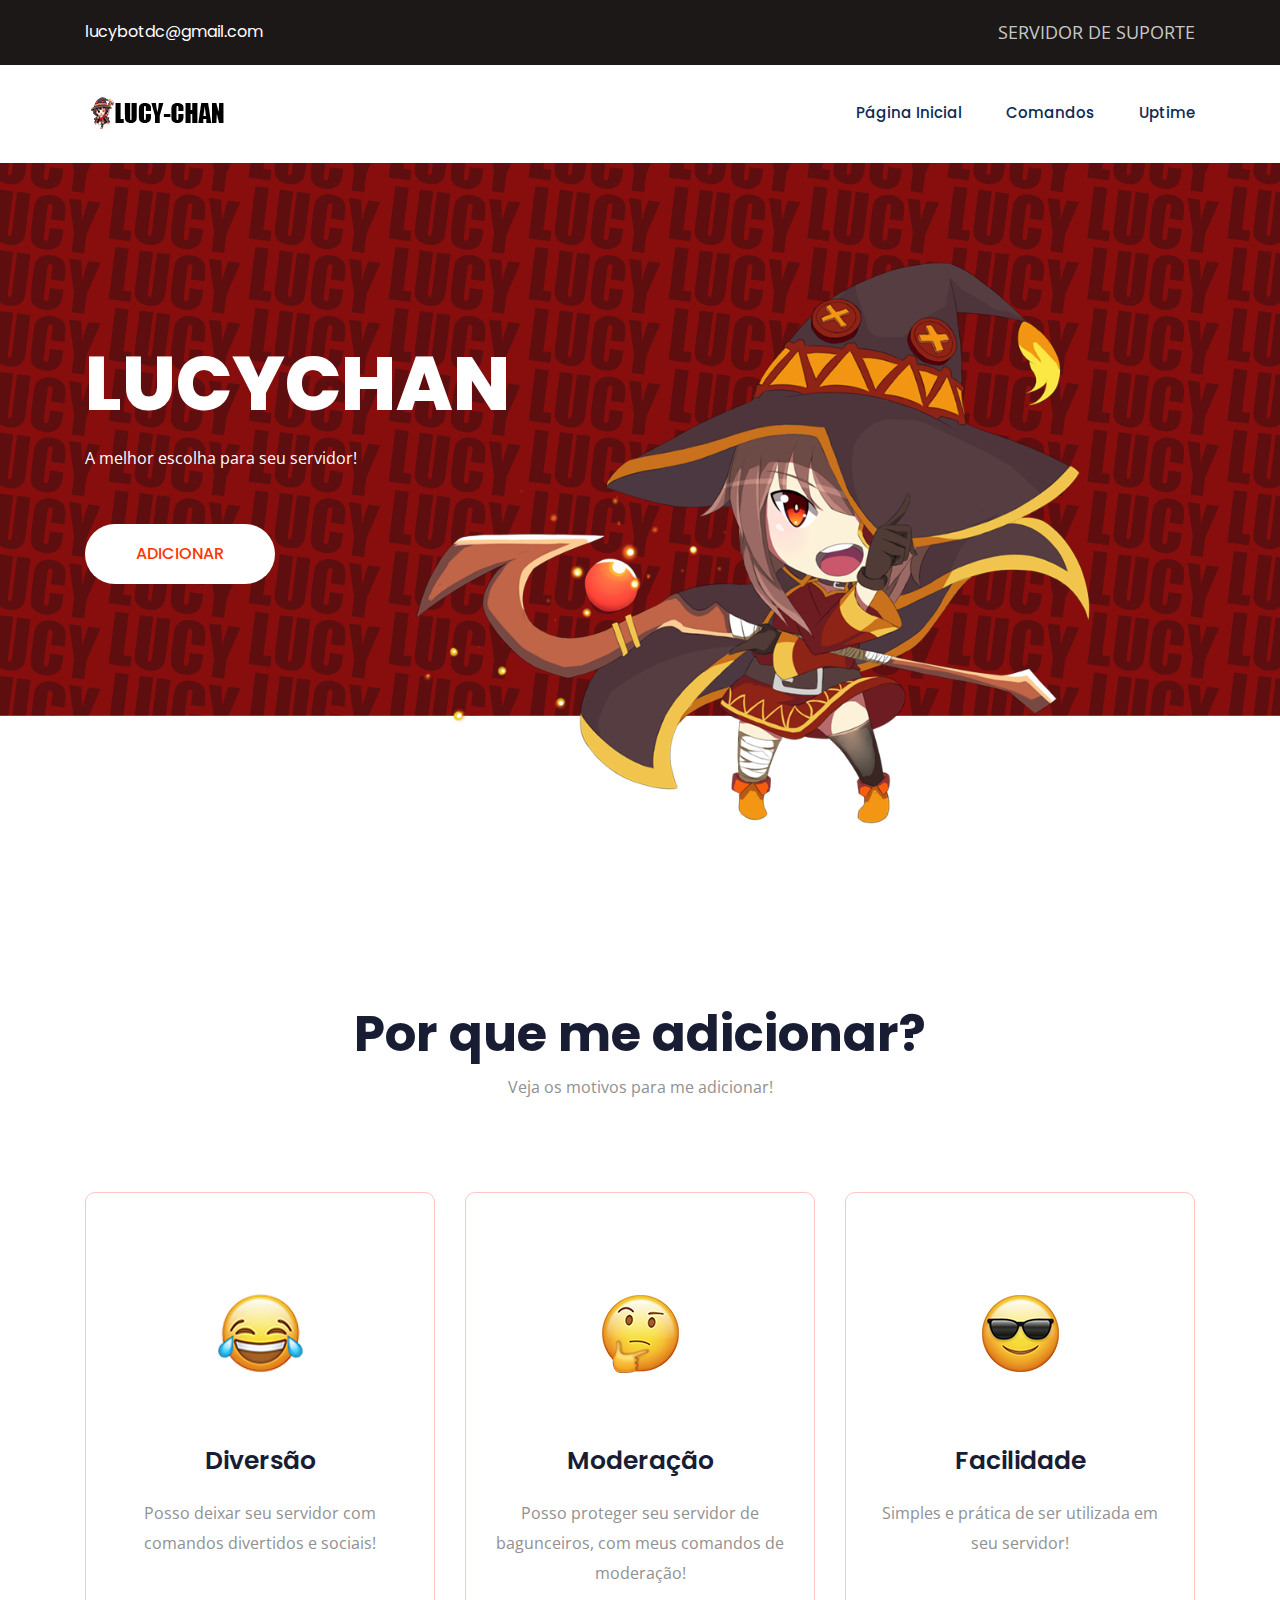
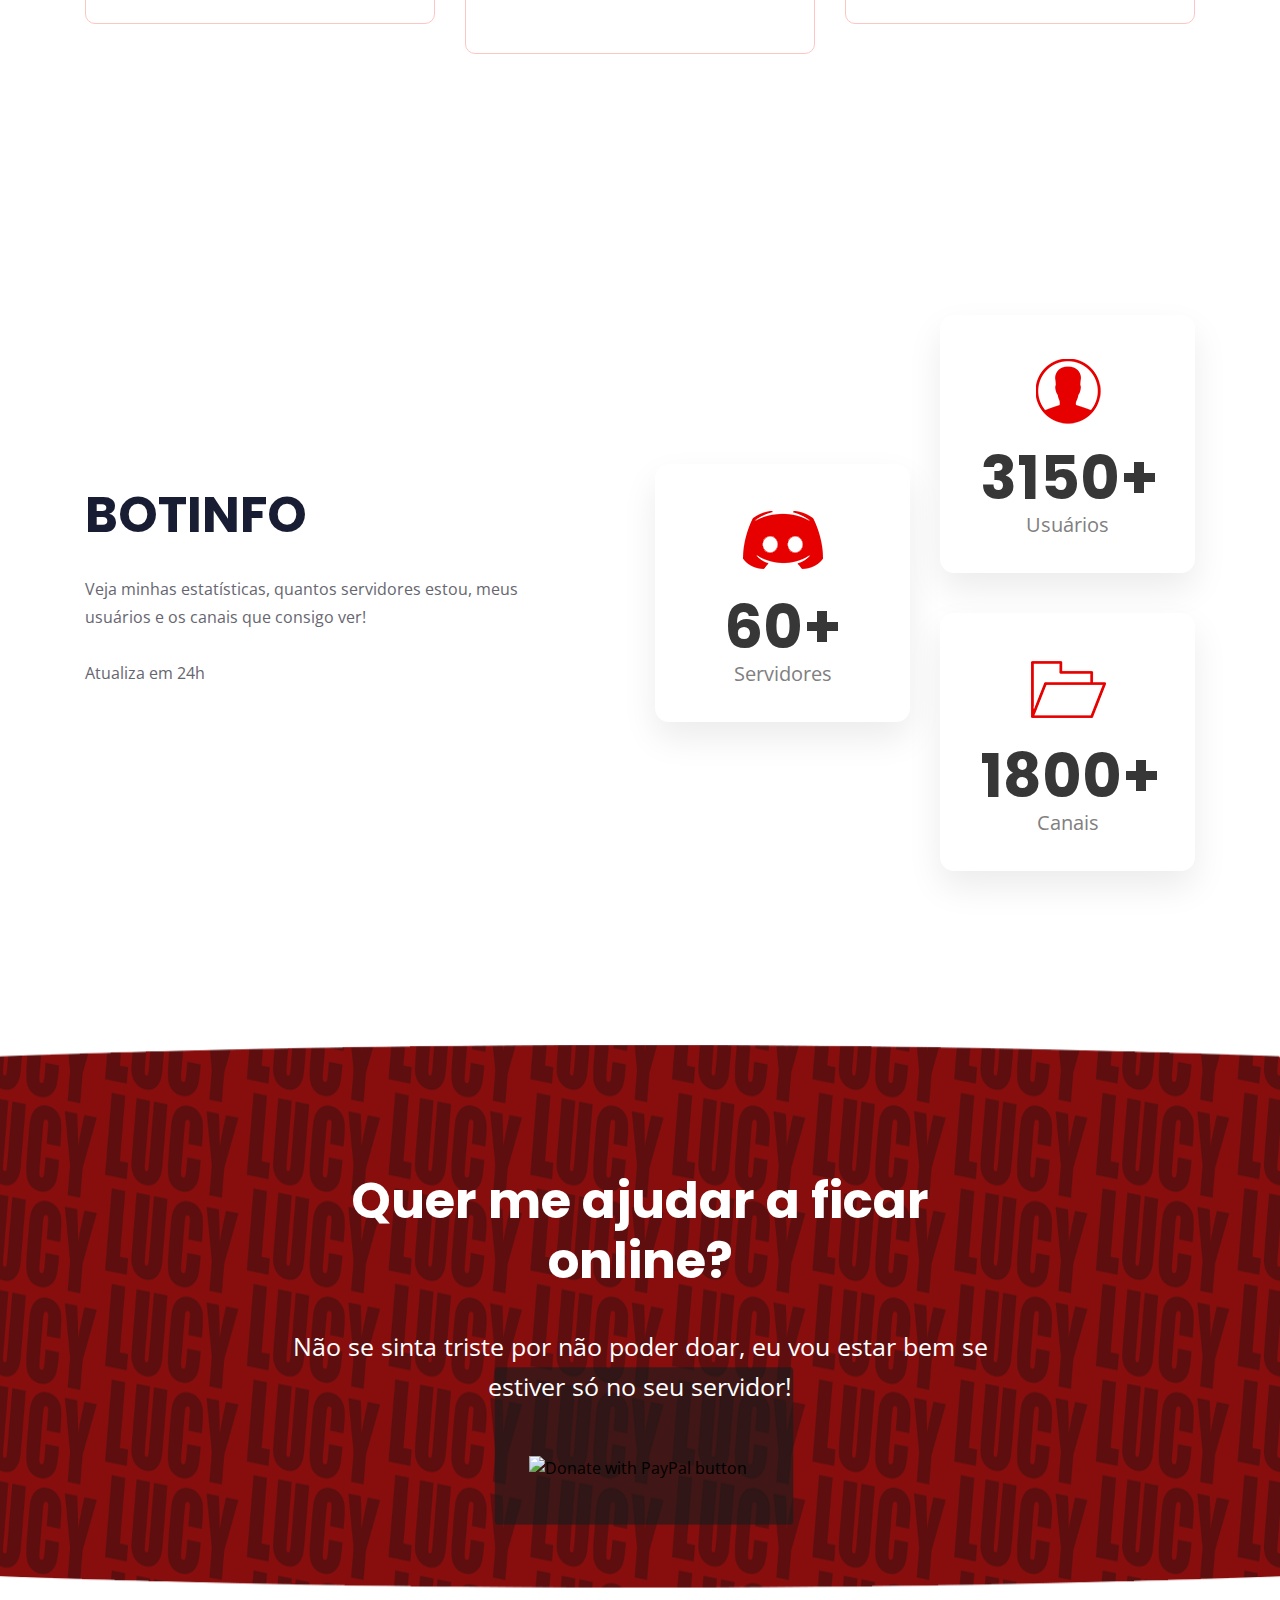
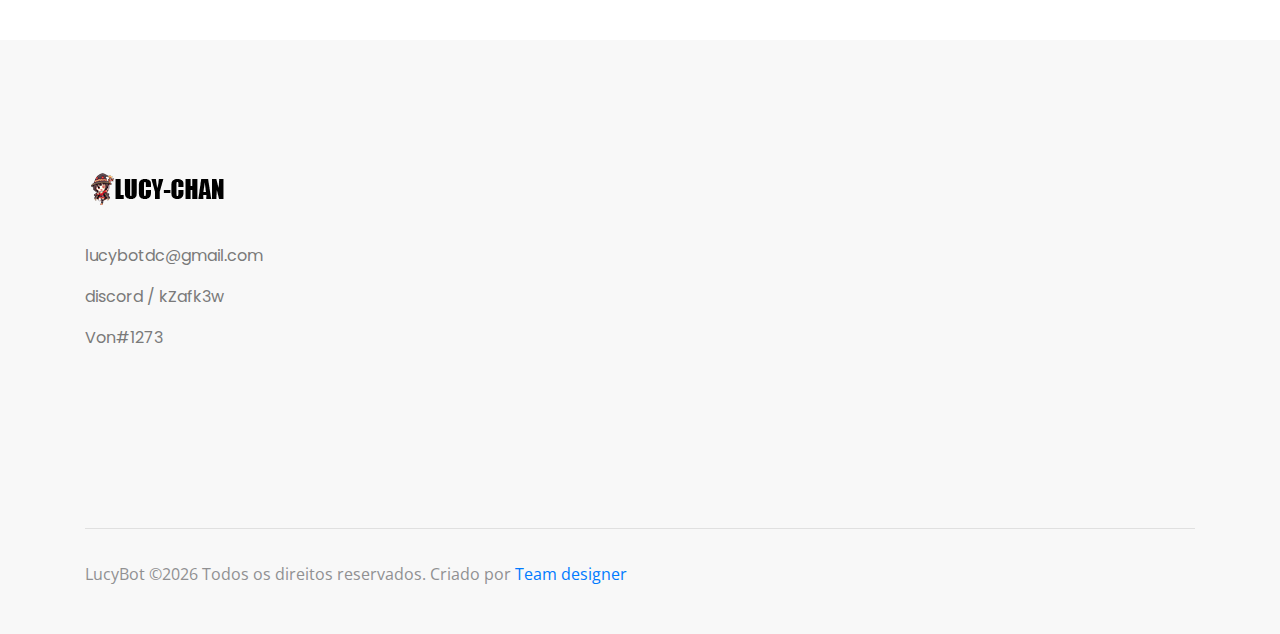
==== commit 3917115c: "Update index.html" ====
--- a/index.html
+++ b/index.html
@@ -170,7 +170,7 @@
                                 <div class="single_adapt text-center">
                                     <img src="img/adapt_icon/1.png" alt="">
                                     <div class="adapt_content">
-                                        <h3><span class="counter">40</span>+</h3>
+                                        <h3><span class="counter">60</span>+</h3>
                                         <p>Servidores</p>
                                     </div>
                                 </div>
@@ -179,14 +179,14 @@
                                 <div class="single_adapt text-center">
                                     <img src="img/adapt_icon/3.png" alt="">
                                     <div class="adapt_content">
-                                        <h3><span class="counter">2450</span>+</h3>
+                                        <h3><span class="counter">3150</span>+</h3>
                                         <p>Usuários</p>
                                     </div>
                                 </div>
                                 <div class="single_adapt text-center">
                                     <img src="img/adapt_icon/2.png" alt="">
                                     <div class="adapt_content">
-                                        <h3><span class="counter">1300</span>+</h3>
+                                        <h3><span class="counter">1800</span>+</h3>
                                         <p>Canais</p>
                                     </div>
                                 </div>
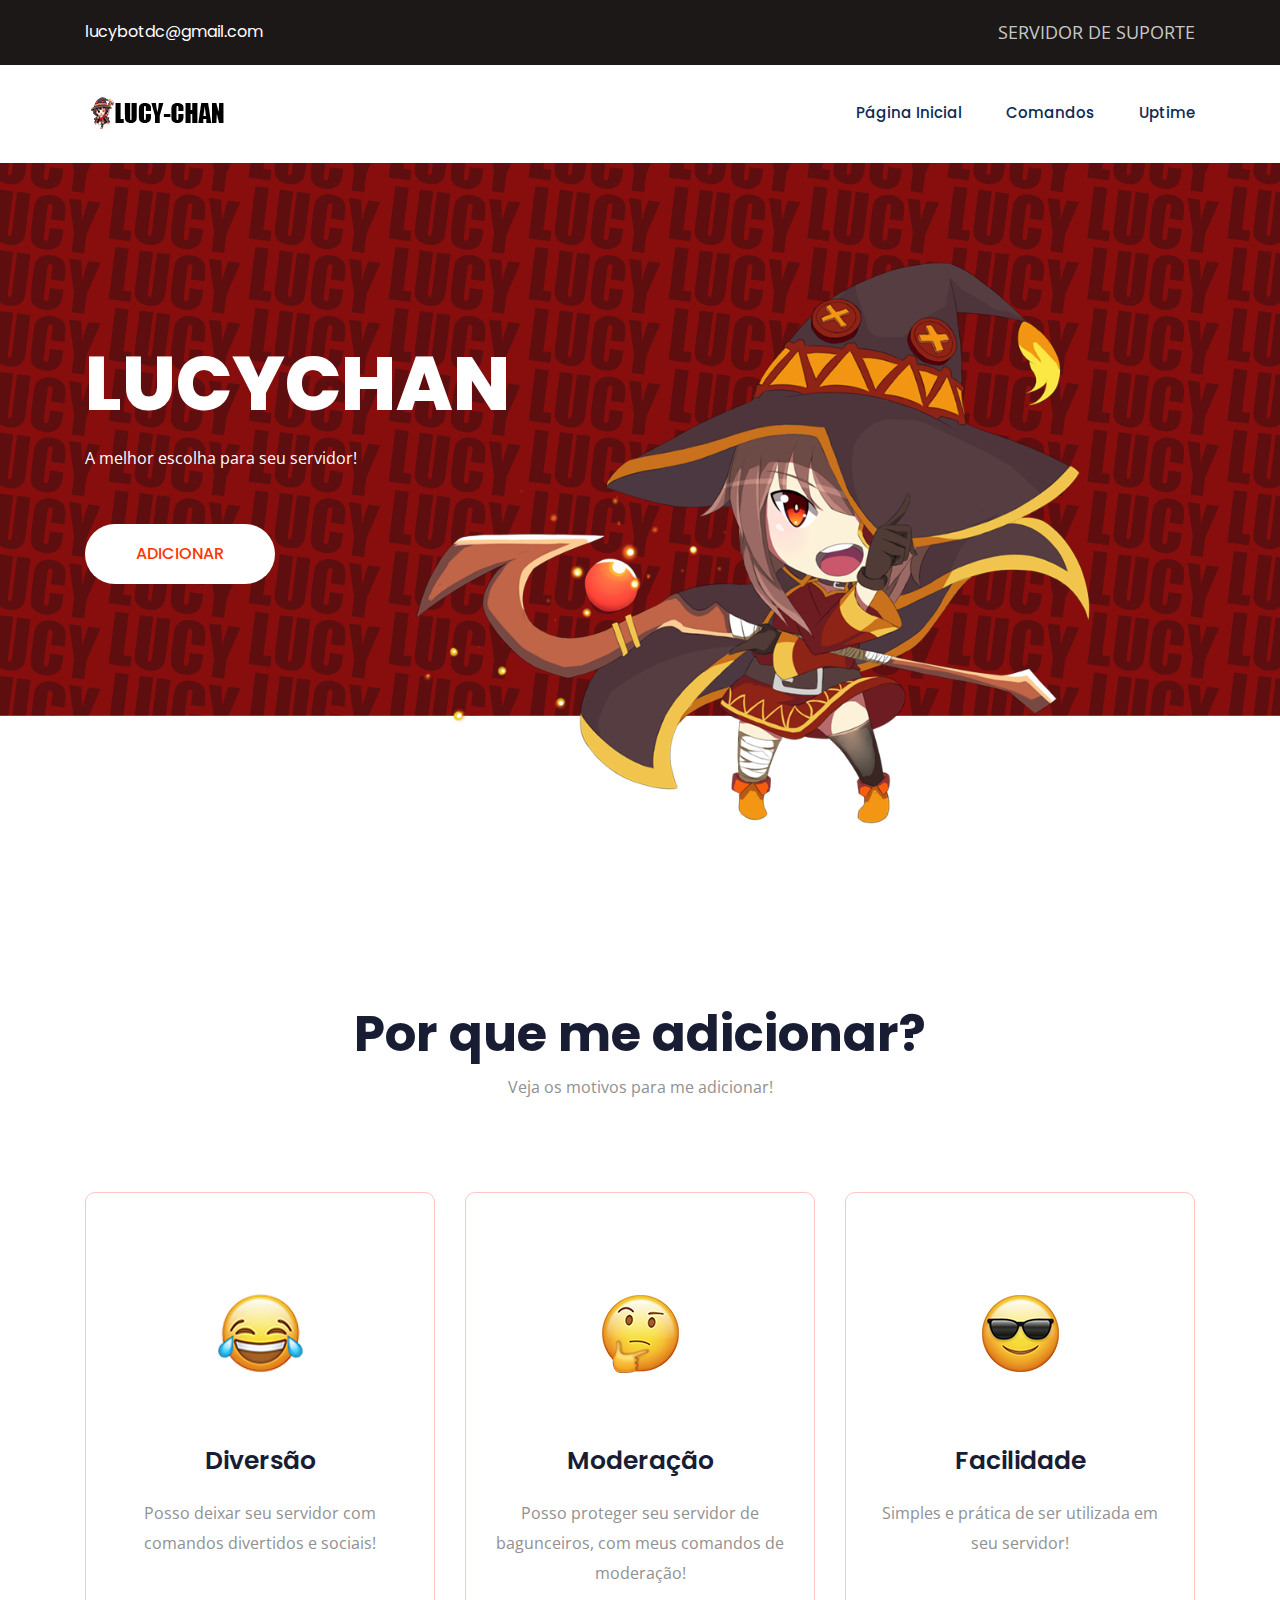
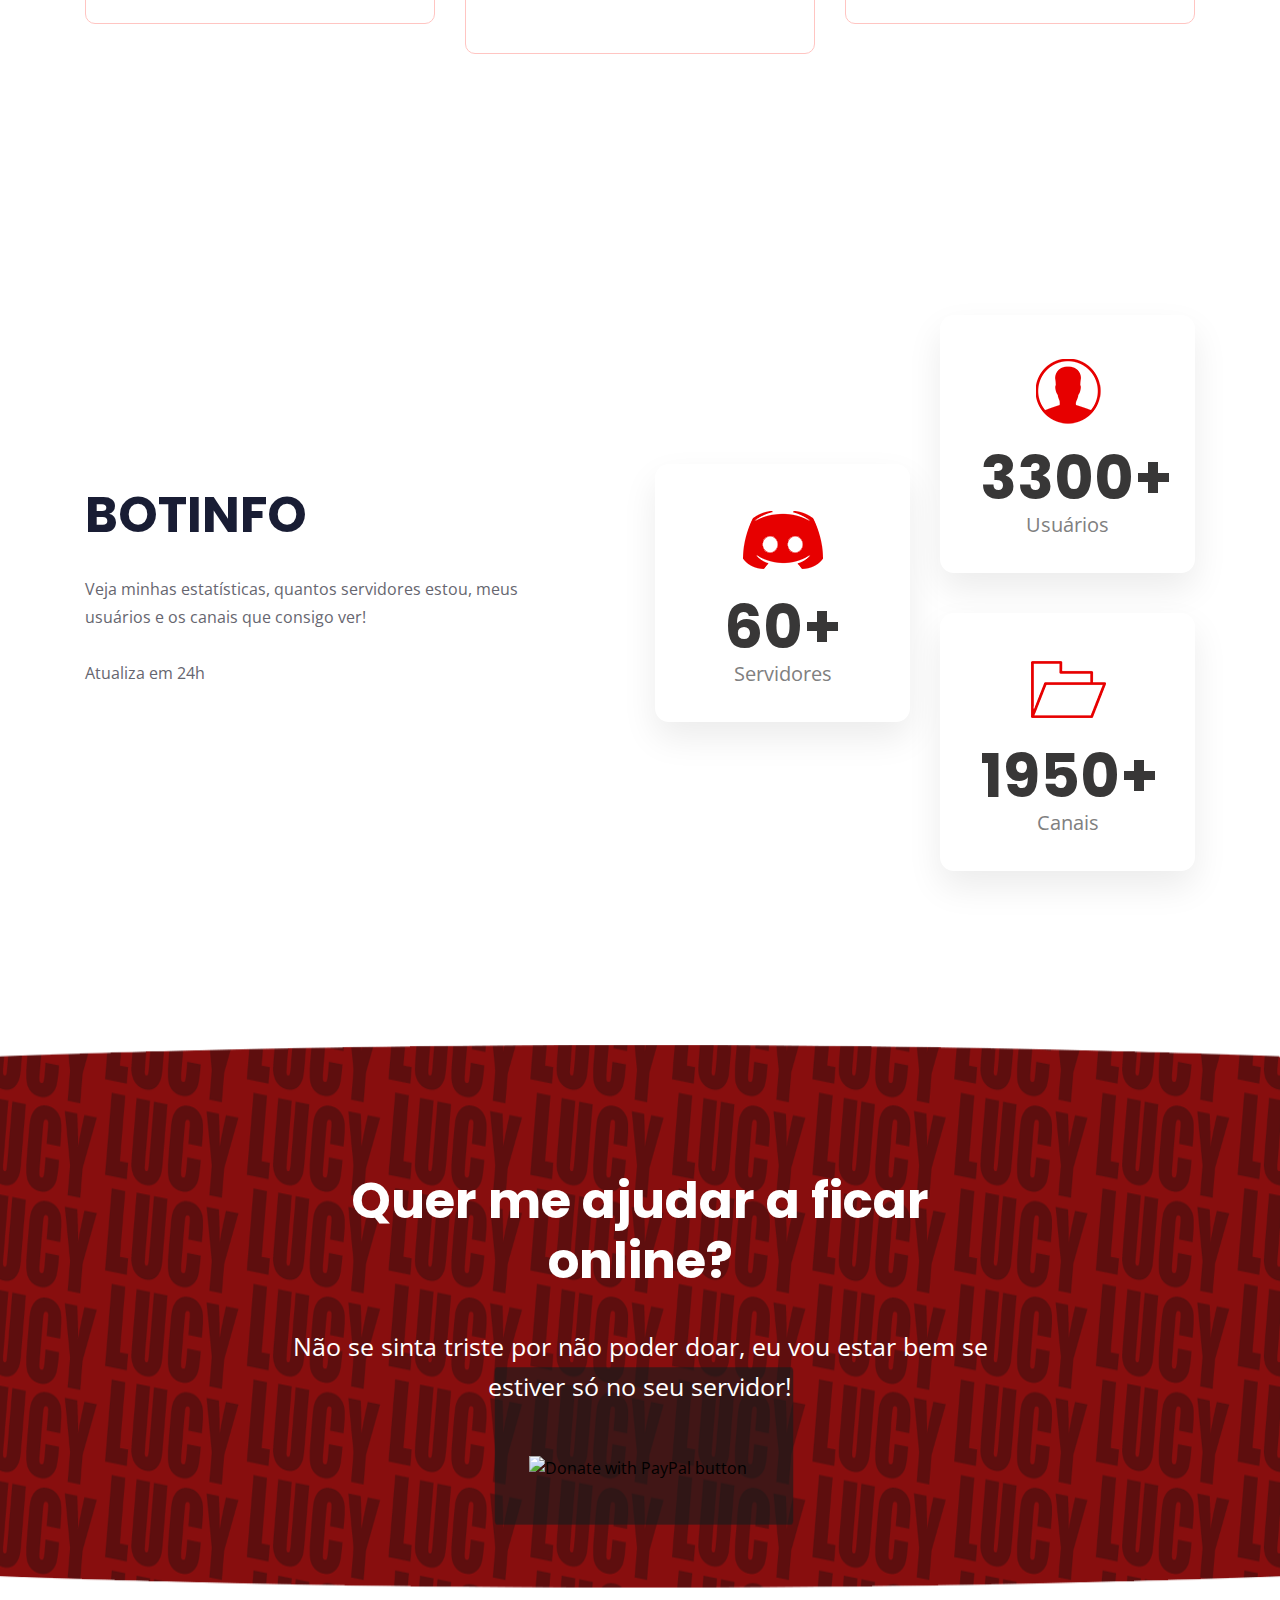
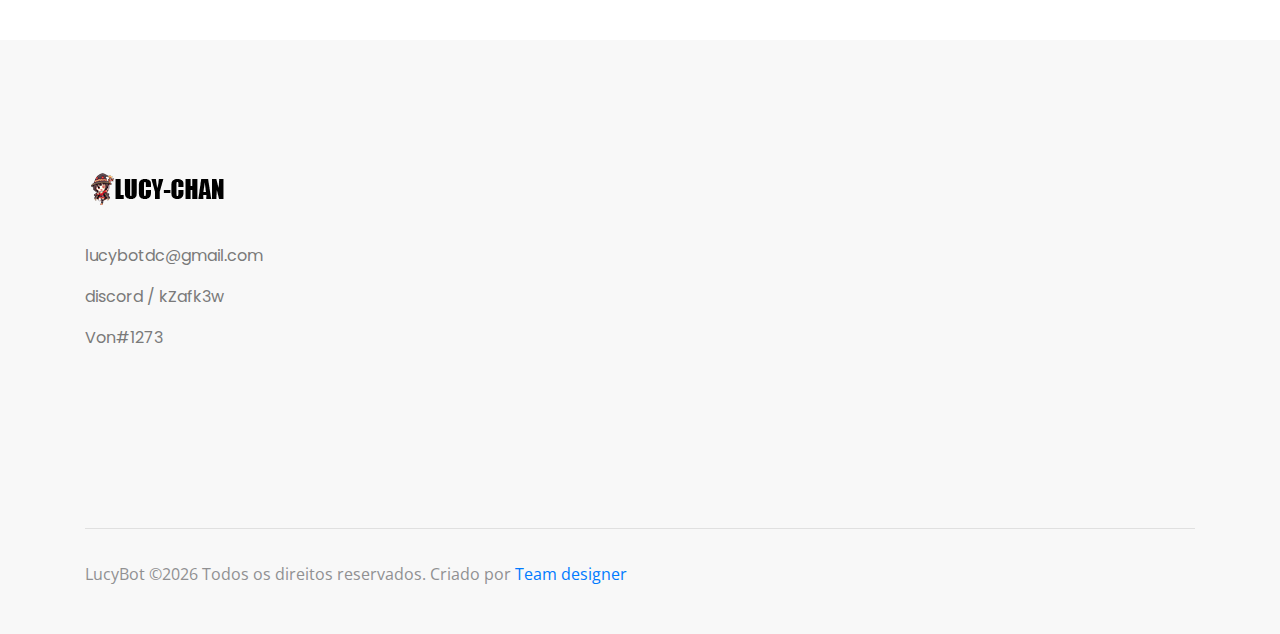
==== commit ad74ae3c: "Update index.html" ====
--- a/index.html
+++ b/index.html
@@ -179,14 +179,14 @@
                                 <div class="single_adapt text-center">
                                     <img src="img/adapt_icon/3.png" alt="">
                                     <div class="adapt_content">
-                                        <h3><span class="counter">3150</span>+</h3>
+                                        <h3><span class="counter">3300</span>+</h3>
                                         <p>Usuários</p>
                                     </div>
                                 </div>
                                 <div class="single_adapt text-center">
                                     <img src="img/adapt_icon/2.png" alt="">
                                     <div class="adapt_content">
-                                        <h3><span class="counter">1800</span>+</h3>
+                                        <h3><span class="counter">1950</span>+</h3>
                                         <p>Canais</p>
                                     </div>
                                 </div>
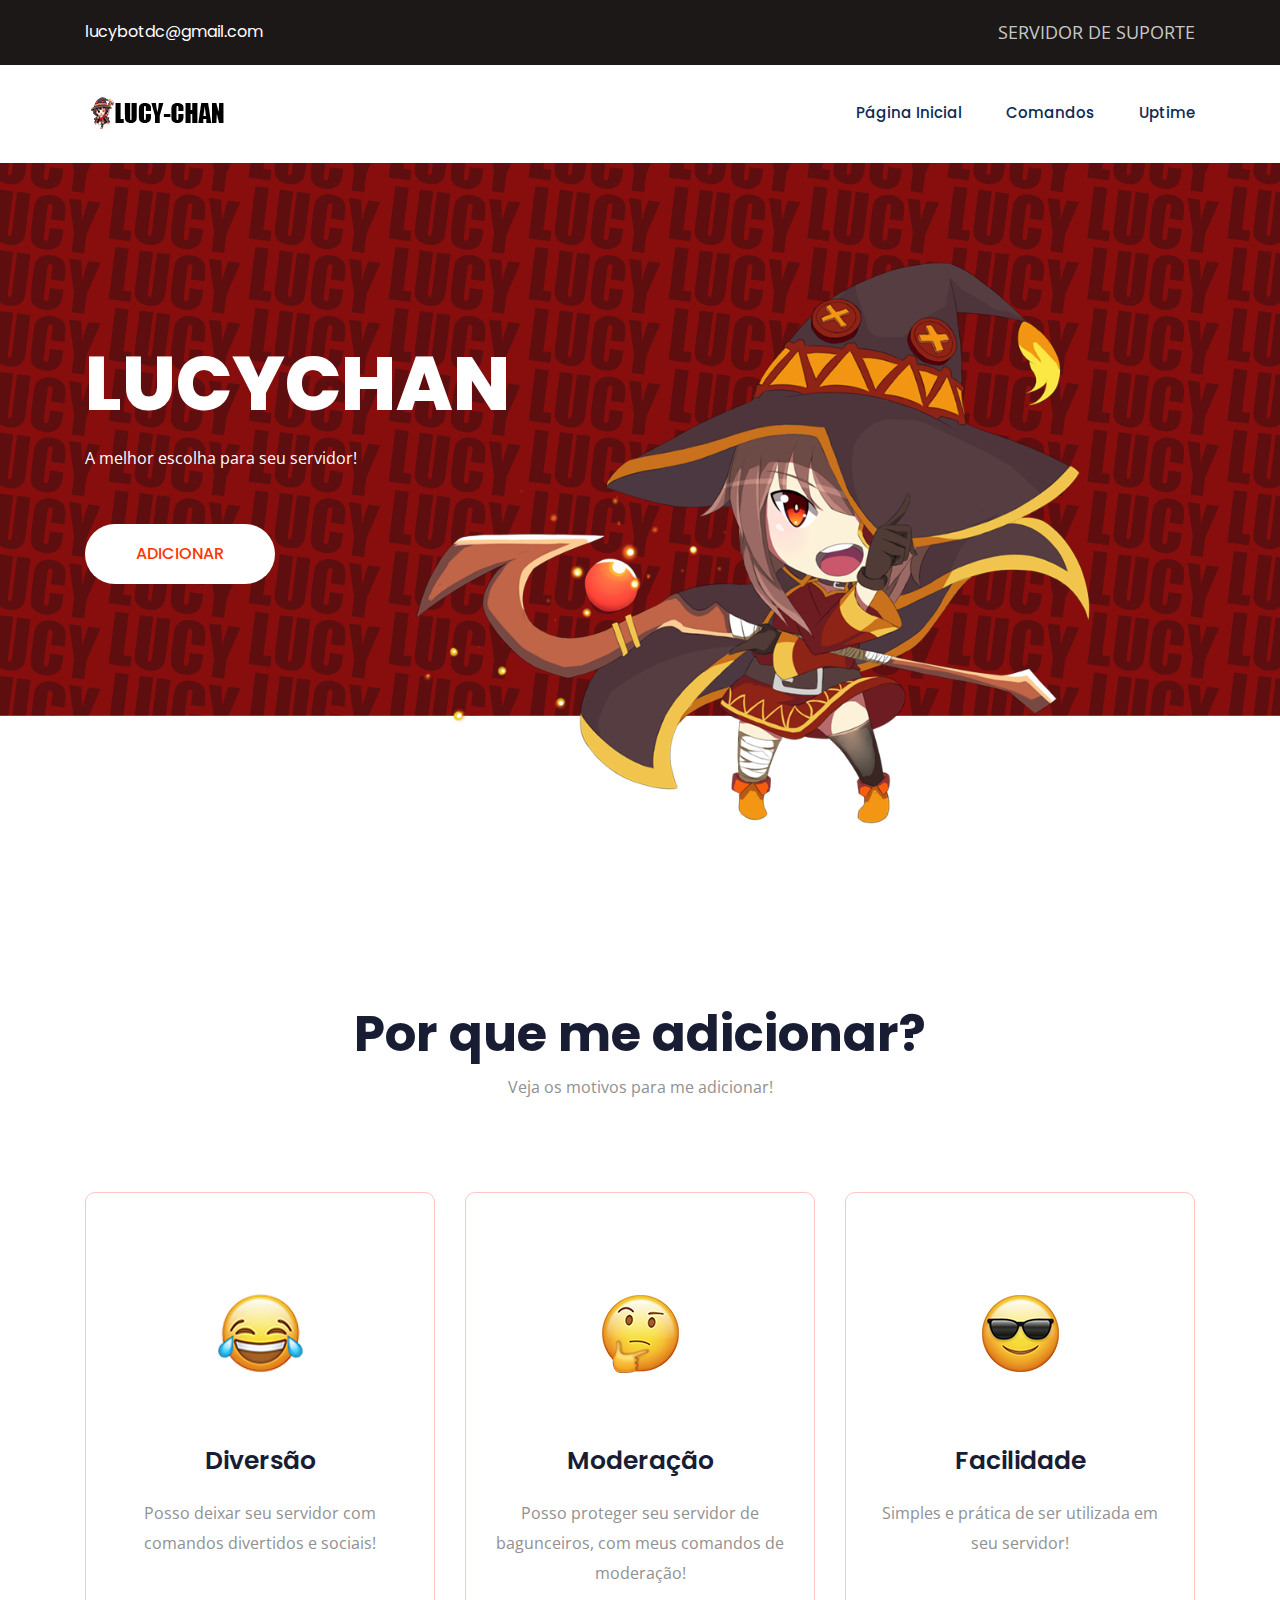
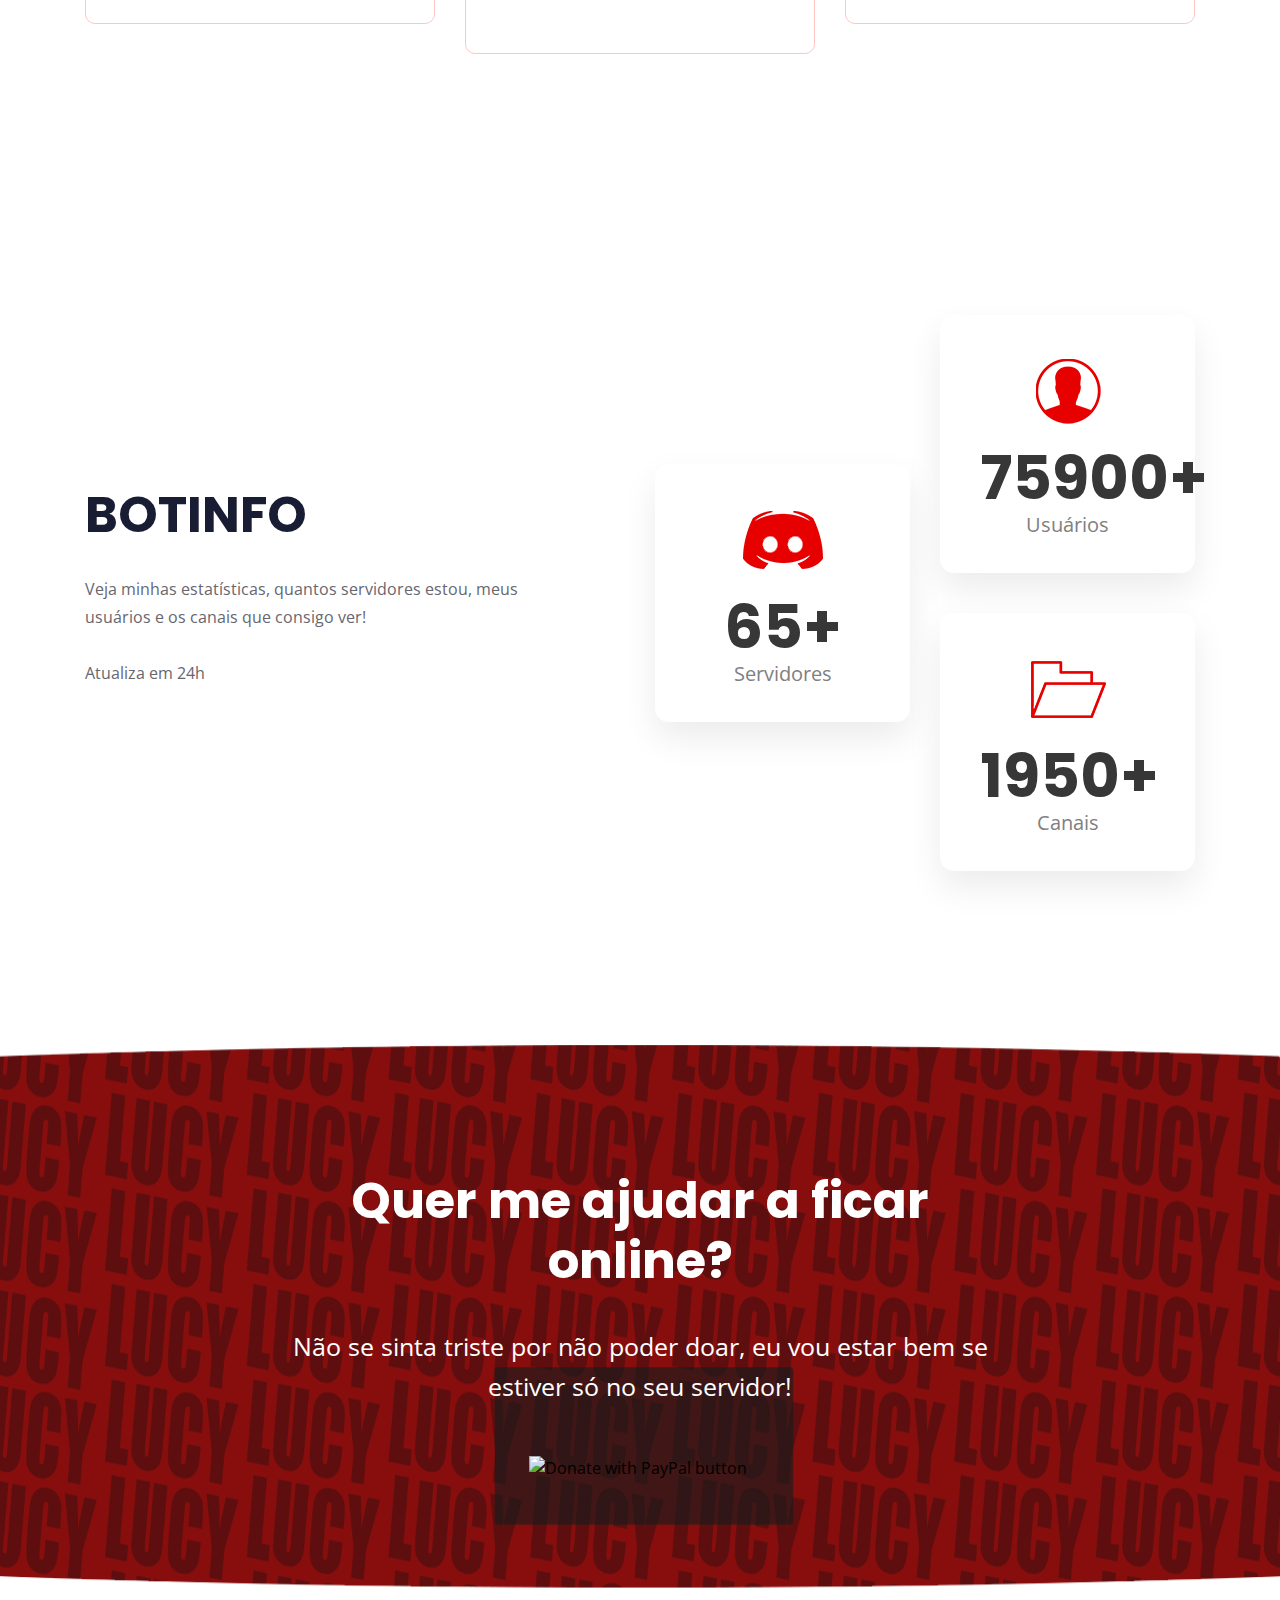
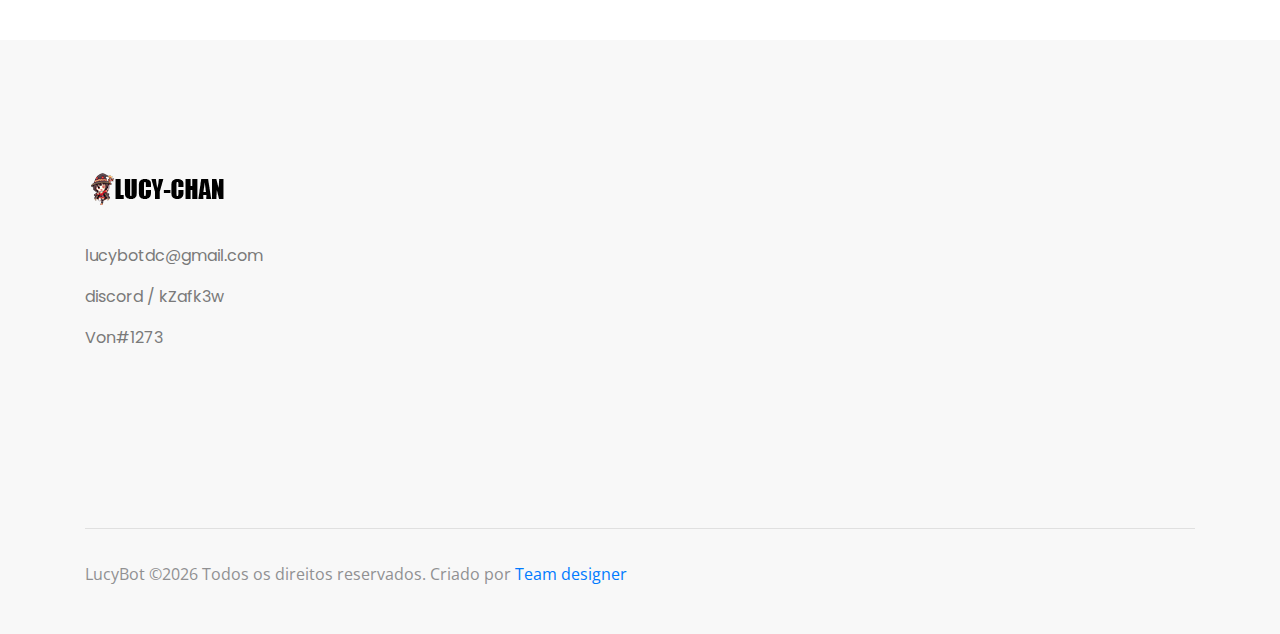
==== commit d77c330c: "Update index.html" ====
--- a/index.html
+++ b/index.html
@@ -170,7 +170,7 @@
                                 <div class="single_adapt text-center">
                                     <img src="img/adapt_icon/1.png" alt="">
                                     <div class="adapt_content">
-                                        <h3><span class="counter">60</span>+</h3>
+                                        <h3><span class="counter">65</span>+</h3>
                                         <p>Servidores</p>
                                     </div>
                                 </div>
@@ -179,7 +179,7 @@
                                 <div class="single_adapt text-center">
                                     <img src="img/adapt_icon/3.png" alt="">
                                     <div class="adapt_content">
-                                        <h3><span class="counter">3300</span>+</h3>
+                                        <h3><span class="counter">75900</span>+</h3>
                                         <p>Usuários</p>
                                     </div>
                                 </div>
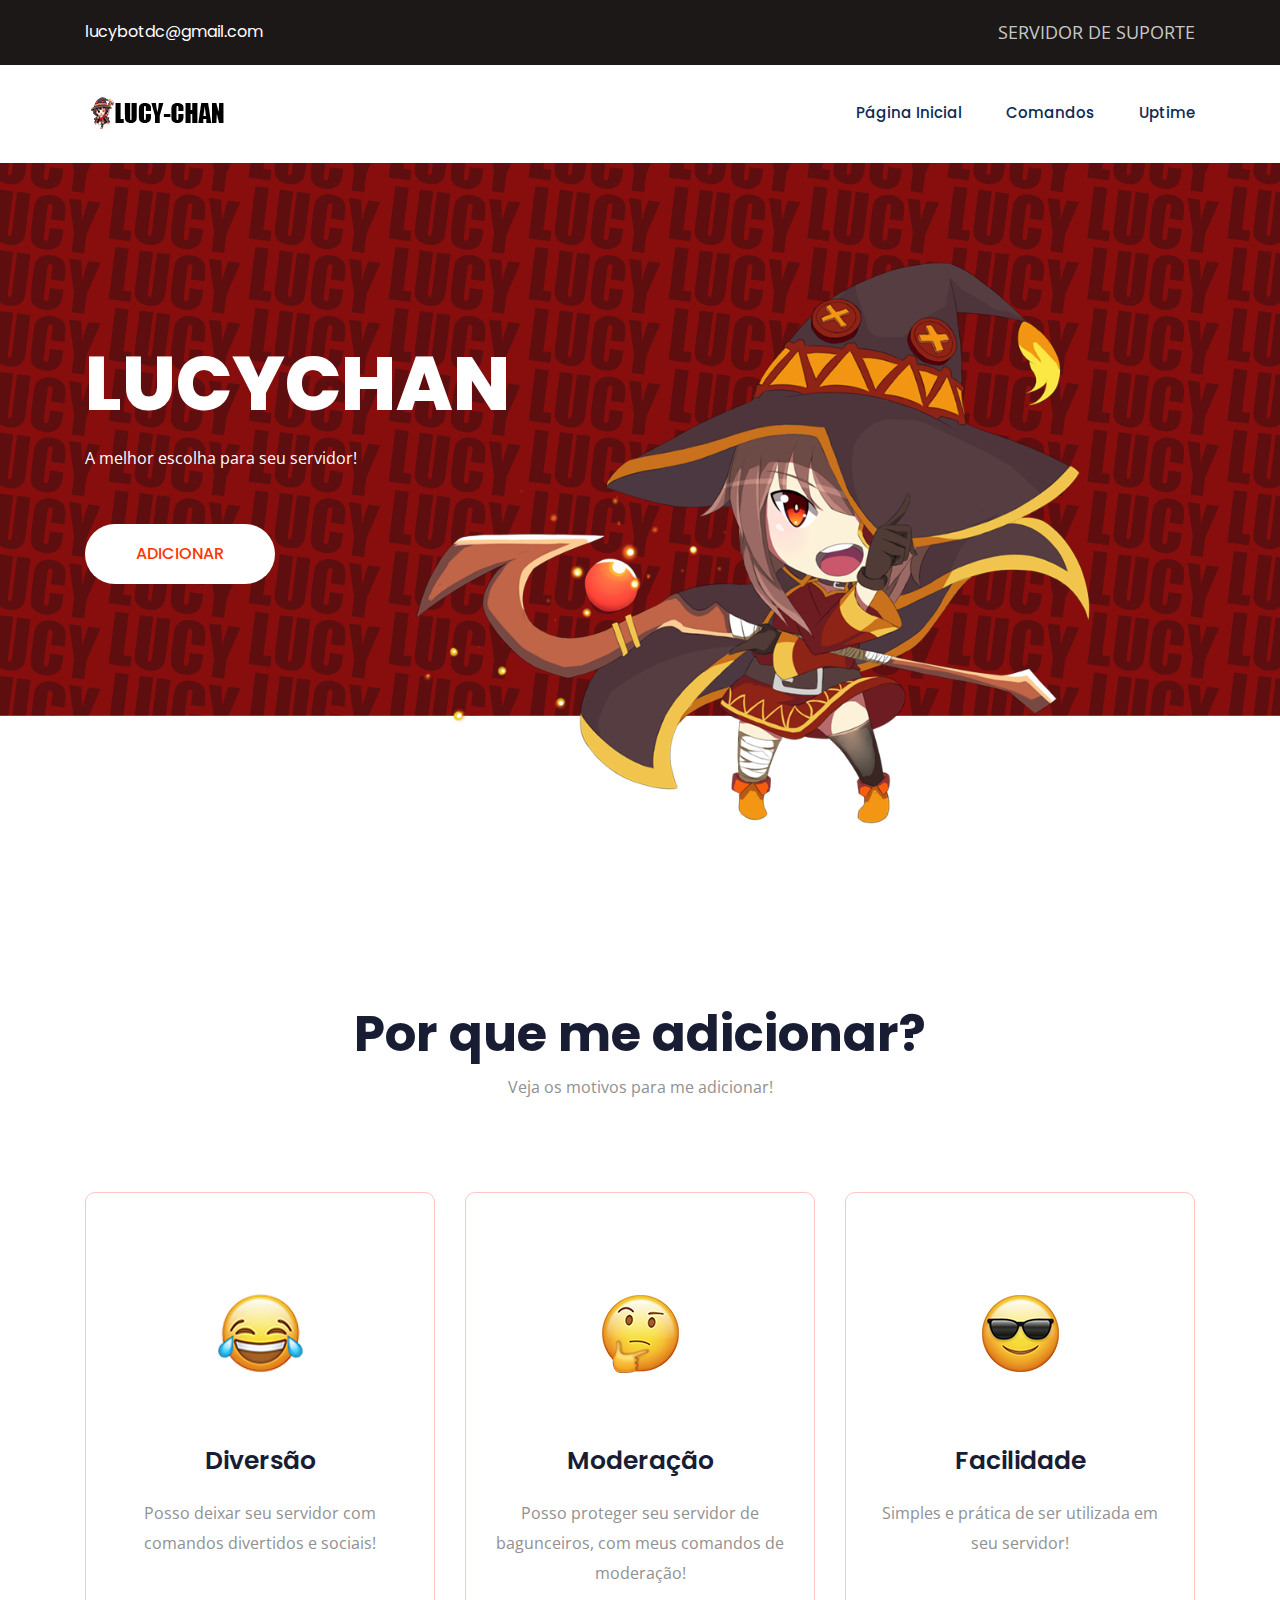
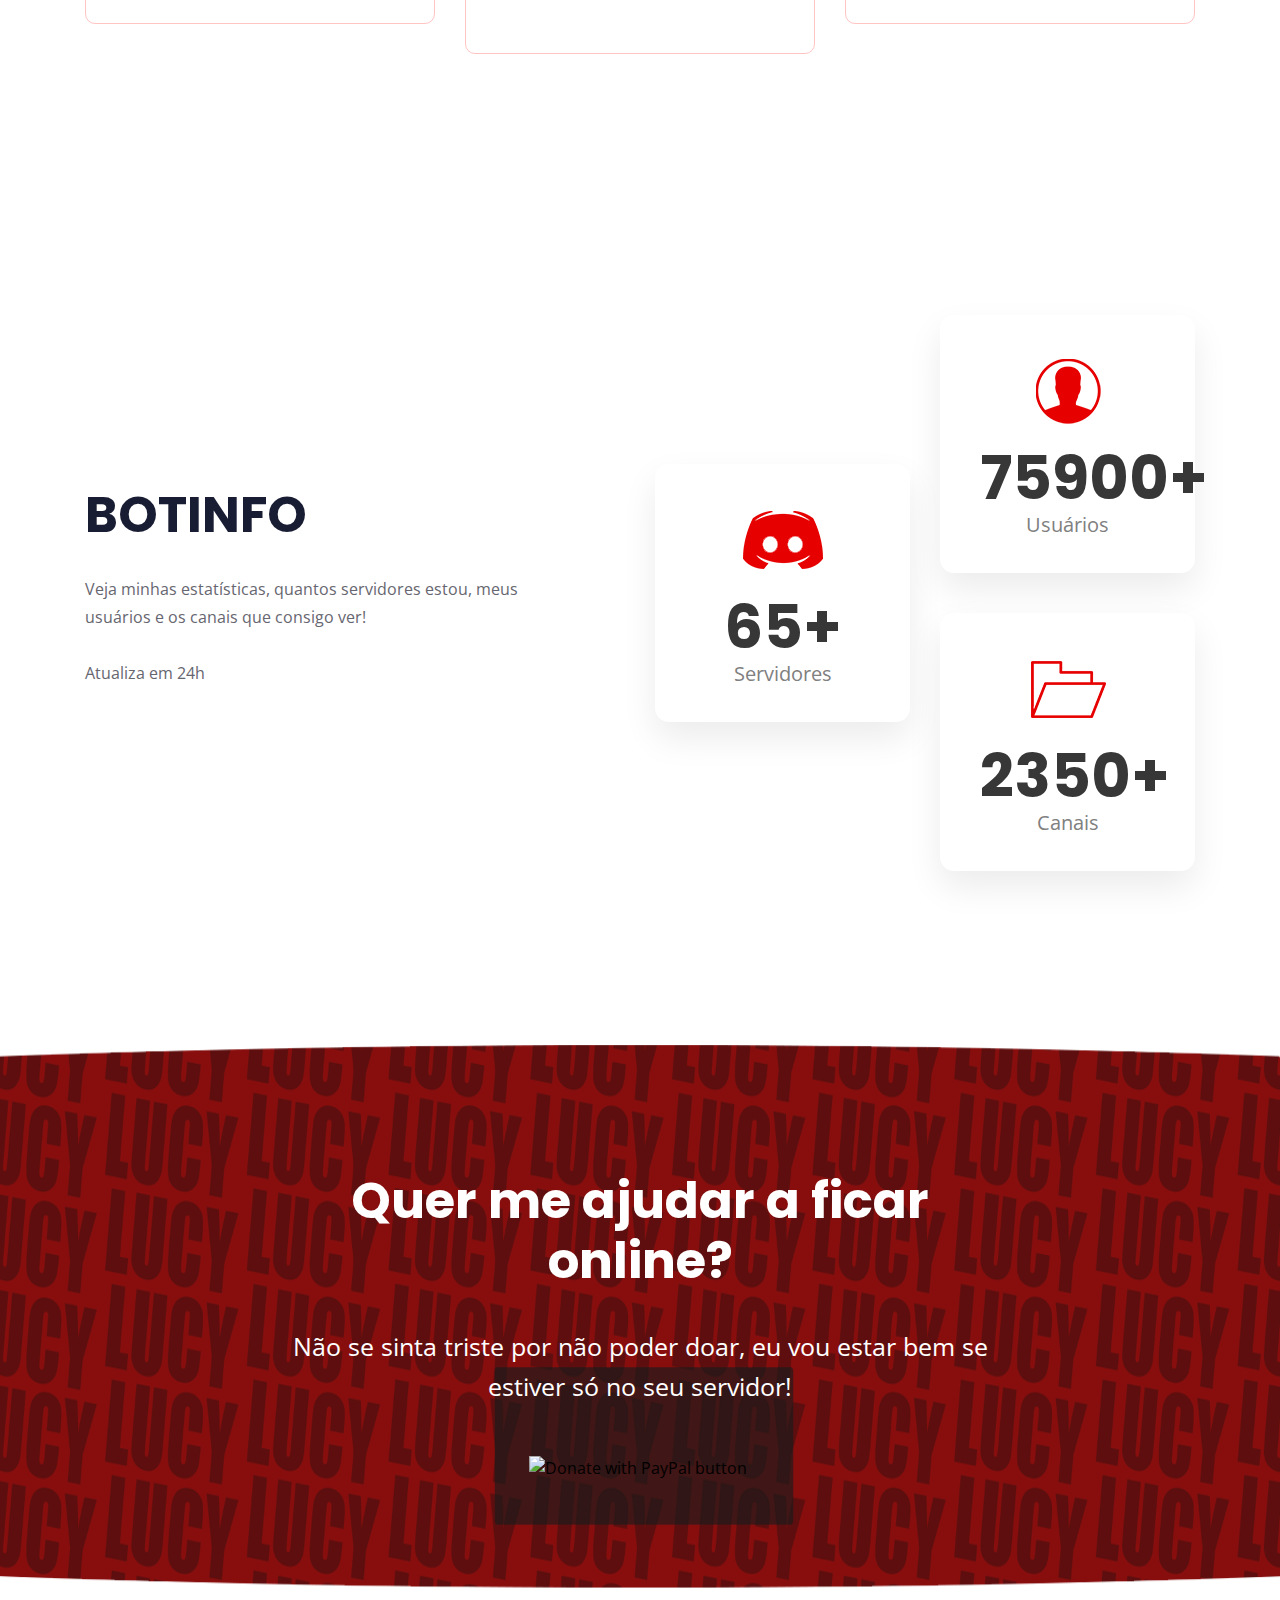
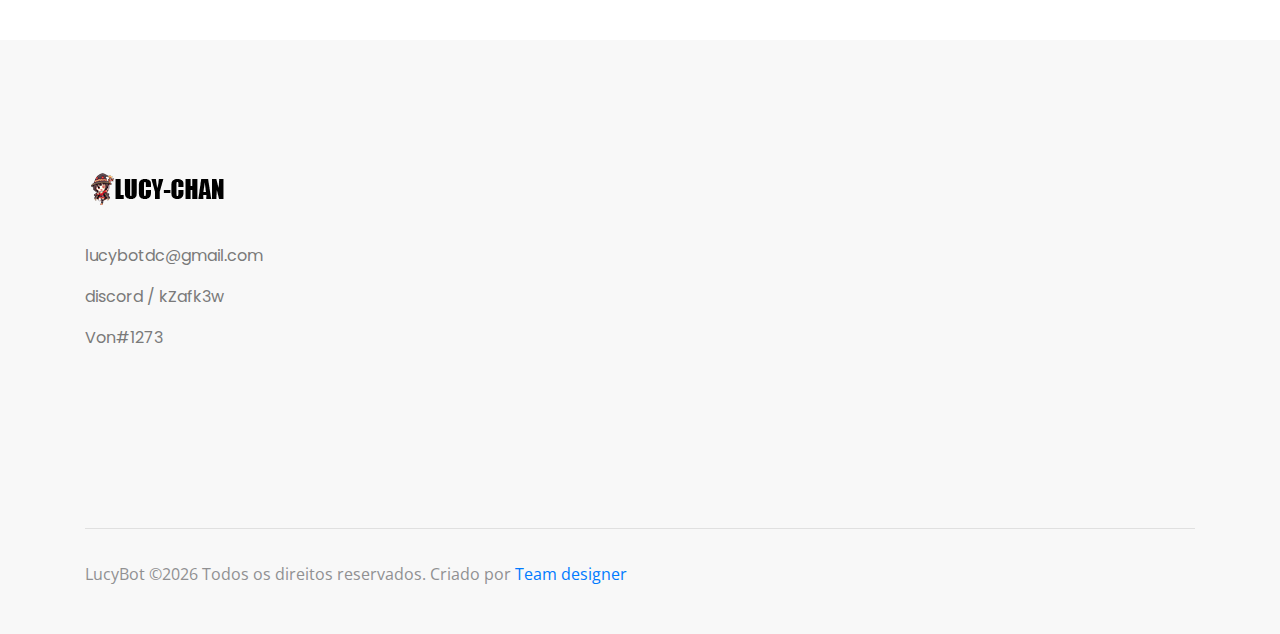
==== commit 847d621d: "Update index.html" ====
--- a/index.html
+++ b/index.html
@@ -186,7 +186,7 @@
                                 <div class="single_adapt text-center">
                                     <img src="img/adapt_icon/2.png" alt="">
                                     <div class="adapt_content">
-                                        <h3><span class="counter">1950</span>+</h3>
+                                        <h3><span class="counter">2350</span>+</h3>
                                         <p>Canais</p>
                                     </div>
                                 </div>
